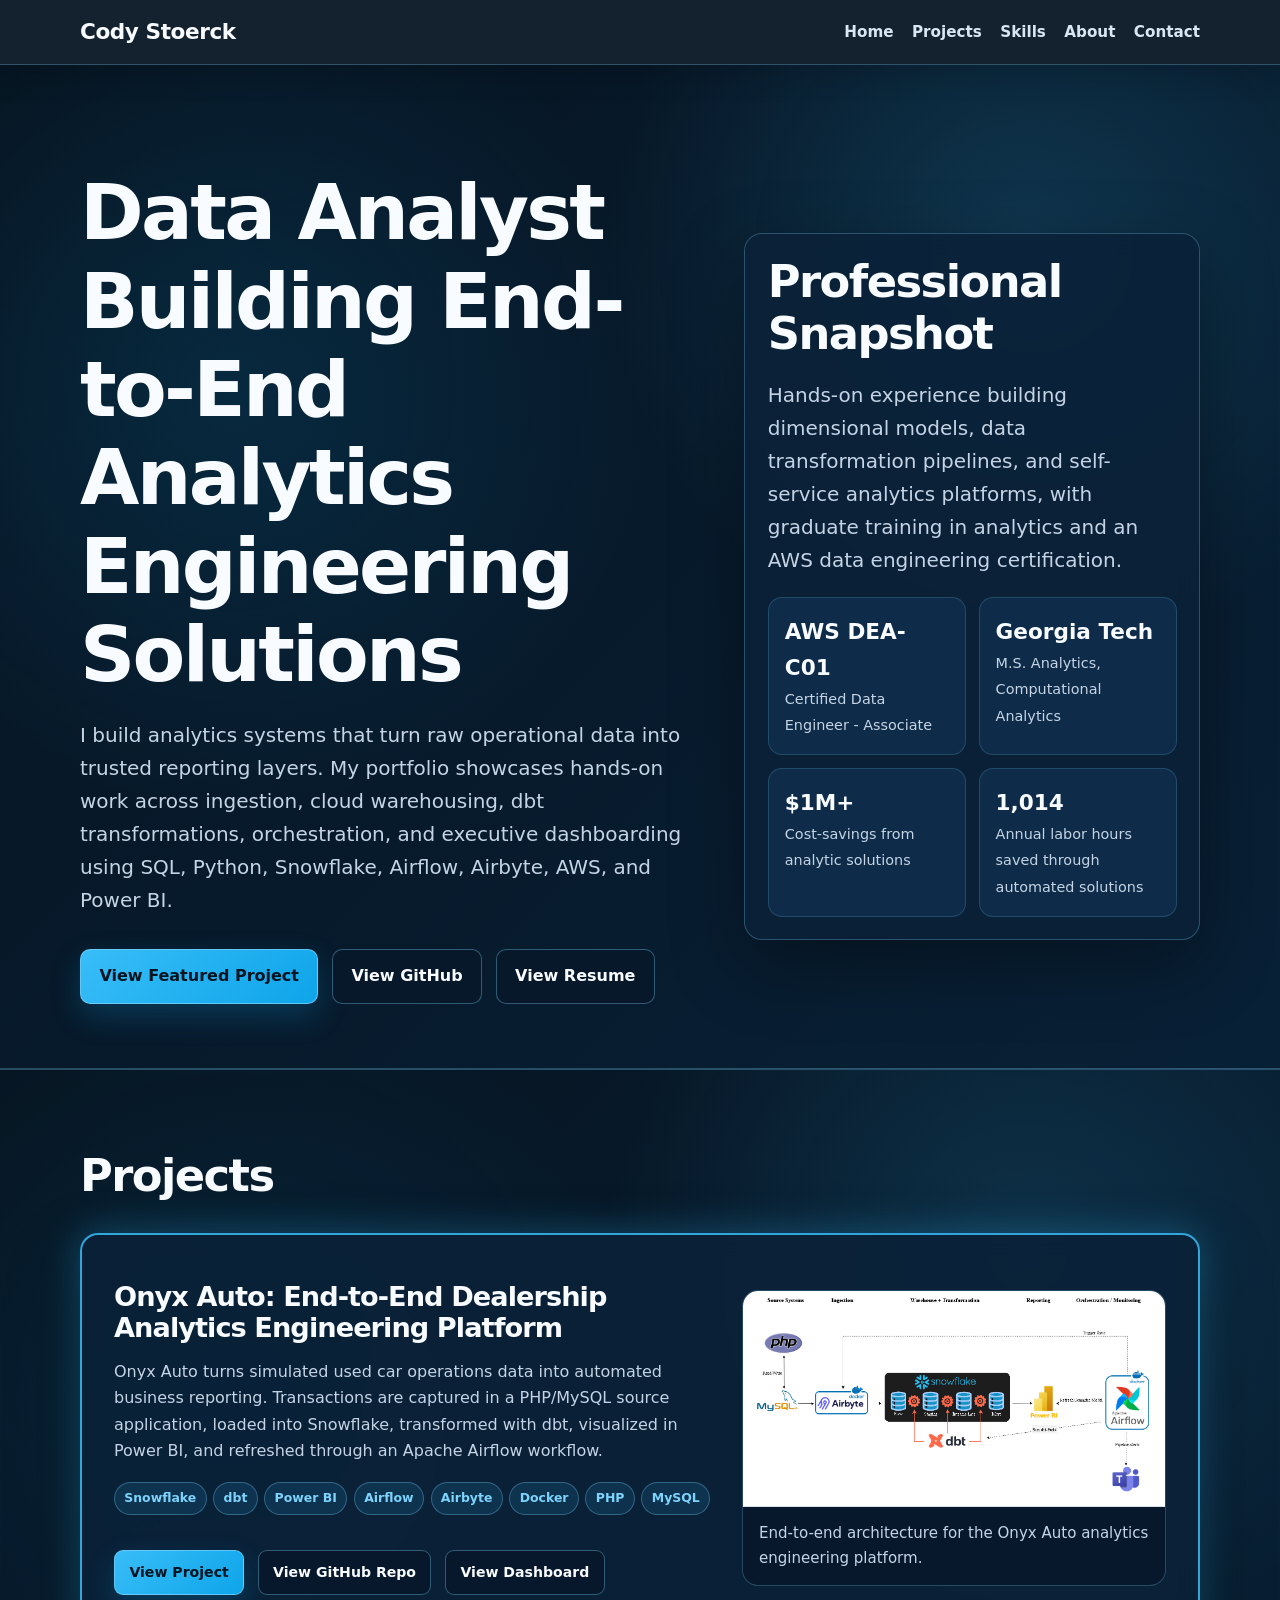
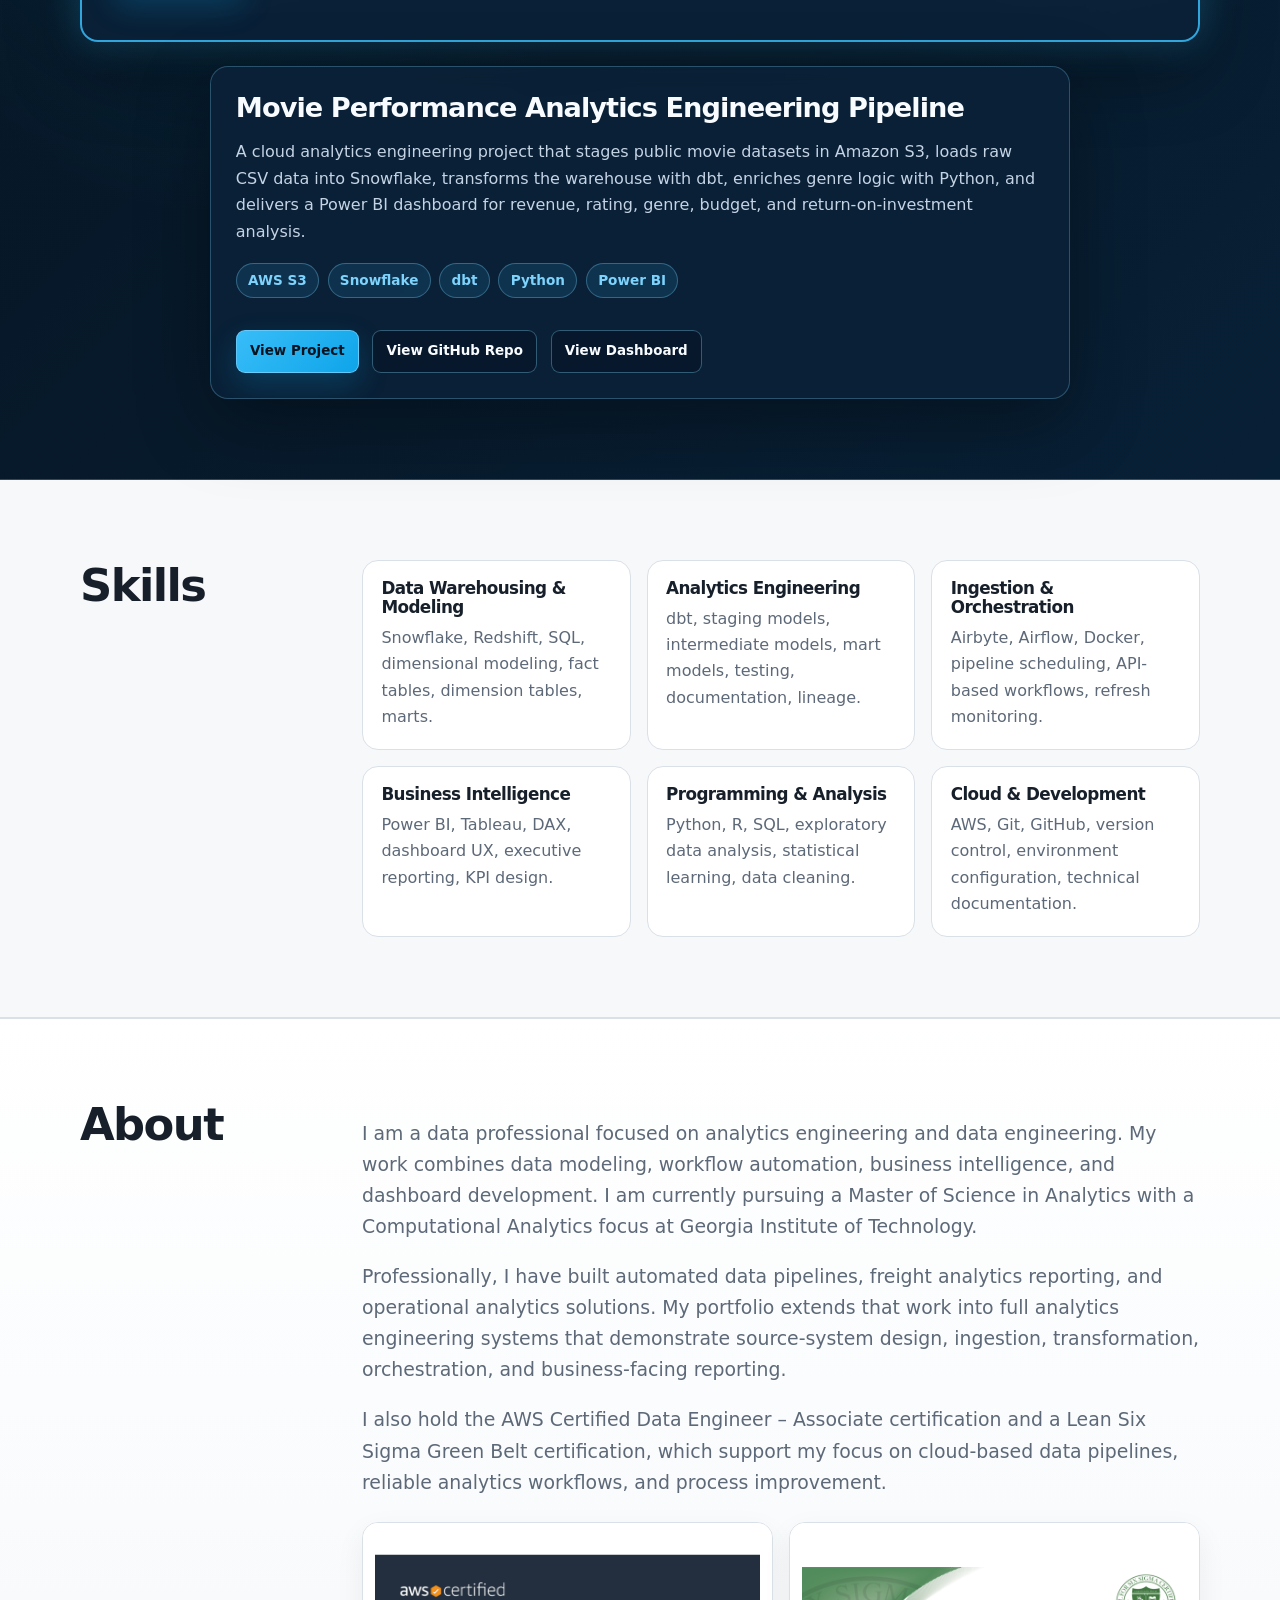
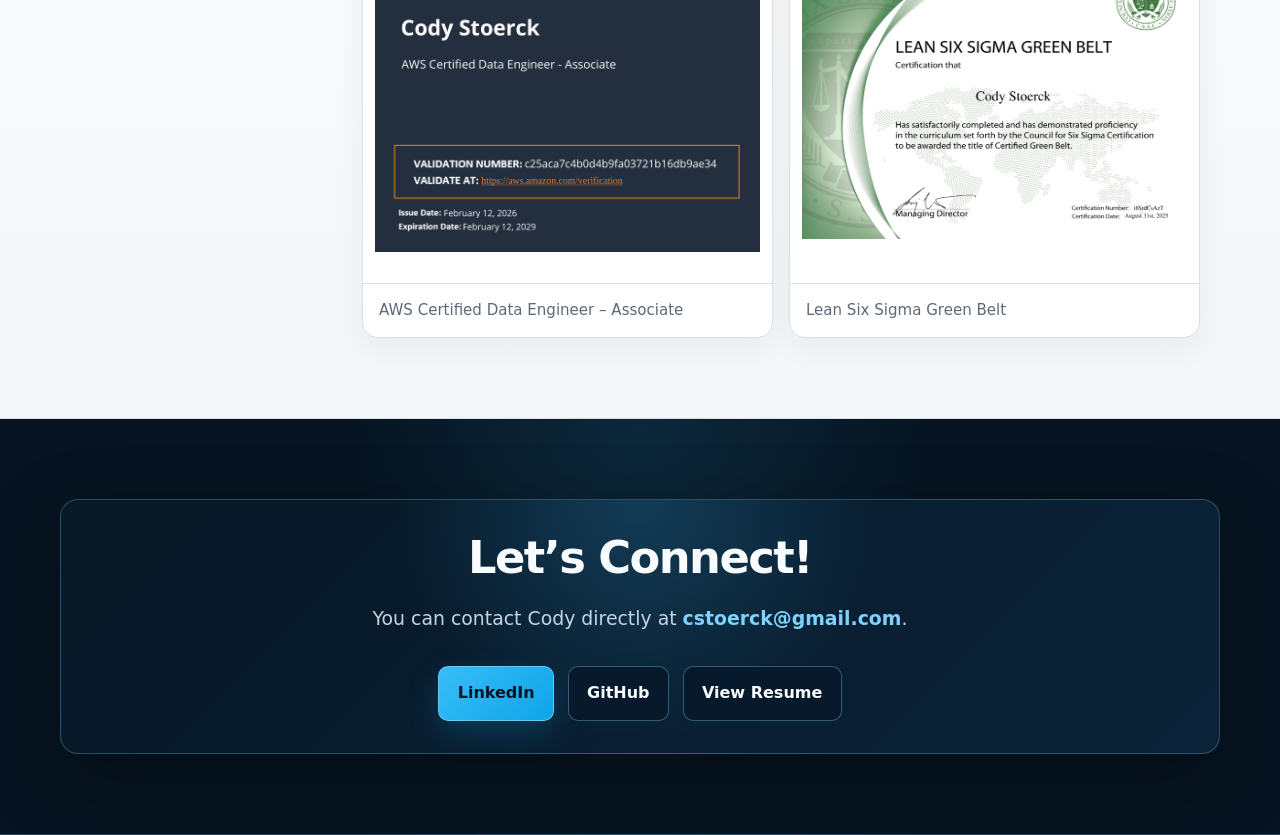
==== index.html @ a8b66fd9 "Add files via upload" ====
<!doctype html>
<html lang="en">
<head>
  <meta charset="utf-8">
  <meta name="viewport" content="width=device-width, initial-scale=1">
  <title>Cody Stoerck | Data Portfolio</title>
  <meta name="description" content="Cody Stoerck's data portfolio featuring end-to-end analytics platforms, dbt transformations, orchestration, and Power BI dashboards.">
  <link rel="stylesheet" href="styles.css">
</head>
<body>
  <a class="skip-link" href="#main">Skip to main content</a>
  <header class="site-header"><nav class="nav" aria-label="Primary navigation"><a class="brand" href="index.html">Cody Stoerck</a><div class="nav-links"><a href="index.html">Home</a><a href="index.html#projects">Projects</a><a href="index.html#skills">Skills</a><a href="index.html#about">About</a><a href="index.html#contact">Contact</a></div></nav></header>
  <main id="main">
    <section class="hero"><div class="container hero-grid"><div>
      <h1>Data Analyst Building End-to-End Analytics Engineering Solutions</h1>
      <p class="lede">I build analytics systems that turn raw operational data into trusted reporting layers. My portfolio showcases hands-on work across ingestion, cloud warehousing, dbt transformations, orchestration, and executive dashboarding using SQL, Python, Snowflake, Airflow, Airbyte, AWS, and Power BI.</p>
      <div class="button-row"><a class="btn btn-primary" href="onyx-auto.html">View Featured Project</a><a class="btn btn-secondary" href="https://github.com/CStoerck" target="_blank" rel="noopener">View GitHub</a><a class="btn btn-secondary" href="assets/Cody-Stoerck_Resume.pdf" target="_blank" rel="noopener">View Resume</a></div>
    </div><aside class="hero-card" aria-label="Professional snapshot">
      <h2>Professional Snapshot</h2>
      <p class="lede">Hands-on experience building dimensional models, data transformation pipelines, and self-service analytics platforms, with graduate training in analytics and an AWS data engineering certification.</p>
      <div class="stat-grid"><div class="stat"><strong>AWS DEA-C01</strong><span>Certified Data Engineer - Associate</span></div><div class="stat"><strong>Georgia Tech</strong><span>M.S. Analytics, Computational Analytics</span></div><div class="stat"><strong class="positive-stat">$1M+</strong><span>Cost-savings from analytic solutions</span></div><div class="stat"><strong class="positive-stat">1,014</strong><span>Annual labor hours saved through automated solutions</span></div></div>
    </aside></div></section>

    <section class="section section-band" id="projects"><div class="container"><div class="section-header"><h2>Projects</h2></div>
      <article class="feature-card featured-project-card"><div class="feature-content"><div>
        <h3><a class="project-title-link" href="onyx-auto.html">Onyx Auto: End-to-End Dealership Analytics Engineering Platform</a></h3>
        <p>Onyx Auto turns simulated used car operations data into automated business reporting. Transactions are captured in a PHP/MySQL source application, loaded into Snowflake, transformed with dbt, visualized in Power BI, and refreshed through an Apache Airflow workflow.</p>
        <div class="badges"><span class="badge">Snowflake</span><span class="badge">dbt</span><span class="badge">Power BI</span><span class="badge">Airflow</span><span class="badge">Airbyte</span><span class="badge">Docker</span><span class="badge">PHP</span><span class="badge">MySQL</span></div>
        <div class="button-row"><a class="btn btn-primary btn-project" href="onyx-auto.html">View Project</a><a class="btn btn-secondary btn-project" href="https://github.com/CStoerck/Onyx-Auto-Dealership-Analytics-Platform.git" target="_blank" rel="noopener">View GitHub Repo</a><a class="btn btn-secondary btn-project" href="https://app.powerbi.com/view?r=eyJrIjoiZTUyOThhMmQtZDA0ZS00MDg3LTkwOWEtMTJiMTBiZGIwYmNkIiwidCI6ImMxYTRiYTFiLTk5MDMtNDYxMC04YzU1LWQwYzQwOTJkNjU5OCJ9" target="_blank" rel="noopener">View Dashboard</a></div>
      </div><figure class="figure"><img src="assets/architecture_diagram.png" alt="Onyx Auto architecture diagram showing PHP and MySQL source systems, Airbyte ingestion, Snowflake and dbt transformation layers, Power BI reporting, Airflow orchestration, Docker, and Microsoft Teams alerts."><figcaption>End-to-end architecture for the Onyx Auto analytics engineering platform.</figcaption></figure></div></article>

      <article class="feature-card supporting-feature standard-project-card"><div class="feature-content"><div>
        <h3><a class="project-title-link" href="netflix-analytics.html">Movie Performance Analytics Engineering Pipeline</a></h3>
        <p>A cloud analytics engineering project that stages public movie datasets in Amazon S3, loads raw CSV data into Snowflake, transforms the warehouse with dbt, enriches genre logic with Python, and delivers a Power BI dashboard for revenue, rating, genre, budget, and return-on-investment analysis.</p>
        <div class="badges"><span class="badge">AWS S3</span><span class="badge">Snowflake</span><span class="badge">dbt</span><span class="badge">Python</span><span class="badge">Power BI</span></div>
        <div class="button-row"><a class="btn btn-primary btn-project" href="netflix-analytics.html">View Project</a><a class="btn btn-secondary btn-project" href="https://github.com/CStoerck/netflix-data-engineering-pipeline.git" target="_blank" rel="noopener">View GitHub Repo</a><a class="btn btn-secondary btn-project" href="https://app.powerbi.com/view?r=eyJrIjoiZjYwZDdlMGYtZjY5OS00OWNiLWE3ZjUtZTVjNzM4Y2E4NjY0IiwidCI6ImMxYTRiYTFiLTk5MDMtNDYxMC04YzU1LWQwYzQwOTJkNjU5OCJ9" target="_blank" rel="noopener">View Dashboard</a></div>
      </div></div></article>
    </div></section>

    <section class="section section-plain" id="skills"><div class="container split"><div class="section-header"><h2>Skills</h2></div><div class="skill-grid"><div class="skill-card"><h3>Data Warehousing & Modeling</h3><p>Snowflake, Redshift, SQL, dimensional modeling, fact tables, dimension tables, marts.</p></div><div class="skill-card"><h3>Analytics Engineering</h3><p>dbt, staging models, intermediate models, mart models, testing, documentation, lineage.</p></div><div class="skill-card"><h3>Ingestion & Orchestration</h3><p>Airbyte, Airflow, Docker, pipeline scheduling, API-based workflows, refresh monitoring.</p></div><div class="skill-card"><h3>Business Intelligence</h3><p>Power BI, Tableau, DAX, dashboard UX, executive reporting, KPI design.</p></div><div class="skill-card"><h3>Programming & Analysis</h3><p>Python, R, SQL, exploratory data analysis, statistical learning, data cleaning.</p></div><div class="skill-card"><h3>Cloud & Development</h3><p>AWS, Git, GitHub, version control, environment configuration, technical documentation.</p></div></div></div></section>

    <section class="section section-band" id="about"><div class="container split"><div class="section-header"><h2>About</h2></div><div class="about-content"><p class="lede">I am a data professional focused on analytics engineering and data engineering. My work combines data modeling, workflow automation, business intelligence, and dashboard development. I am currently pursuing a Master of Science in Analytics with a Computational Analytics focus at Georgia Institute of Technology.</p><p class="lede">Professionally, I have built automated data pipelines, freight analytics reporting, and operational analytics solutions. My portfolio extends that work into full analytics engineering systems that demonstrate source-system design, ingestion, transformation, orchestration, and business-facing reporting.</p><p class="lede">I also hold the AWS Certified Data Engineer – Associate certification and a Lean Six Sigma Green Belt certification, which support my focus on cloud-based data pipelines, reliable analytics workflows, and process improvement.</p><div class="cert-grid" aria-label="Professional certifications"><figure class="figure cert-figure"><img src="assets/aws-certified-data-engineer-associate-certificate.png" alt="AWS Certified Data Engineer Associate certificate for Cody Stoerck."><figcaption>AWS Certified Data Engineer – Associate</figcaption></figure><figure class="figure cert-figure"><img src="assets/lean-six-sigma-green-belt-certificate.png" alt="Lean Six Sigma Green Belt certificate for Cody Stoerck."><figcaption>Lean Six Sigma Green Belt</figcaption></figure></div></div></section>

    <section class="section section-plain" id="contact"><div class="container callout contact-callout"><h2>Let’s Connect!</h2><p class="lede contact-lede">You can contact Cody directly at <a href="mailto:cstoerck@gmail.com">cstoerck@gmail.com</a>.</p><div class="button-row"><a class="btn btn-primary" href="https://www.linkedin.com/in/CodyStoerck/" target="_blank" rel="noopener">LinkedIn</a><a class="btn btn-secondary" href="https://github.com/CStoerck" target="_blank" rel="noopener">GitHub</a><a class="btn btn-secondary" href="assets/Cody-Stoerck_Resume.pdf" target="_blank" rel="noopener">View Resume</a></div></div></section>
  </main>

  <script>
    document.querySelectorAll('.figure img').forEach((img) => {
      img.setAttribute('tabindex', '0');
      img.addEventListener('click', () => openImageModal(img));
      img.addEventListener('keydown', (event) => {
        if (event.key === 'Enter' || event.key === ' ') {
          event.preventDefault();
          openImageModal(img);
        }
      });
    });
    function openImageModal(img) {
      const modal = document.createElement('div');
      modal.className = 'image-modal';
      modal.innerHTML = `<button class="image-modal-close" aria-label="Close enlarged image">&times;</button><img src="${img.src}" alt="${img.alt}">`;
      modal.addEventListener('click', (event) => {
        if (event.target === modal || event.target.classList.contains('image-modal-close')) modal.remove();
      });
      document.addEventListener('keydown', function closeOnEscape(event) {
        if (event.key === 'Escape') { modal.remove(); document.removeEventListener('keydown', closeOnEscape); }
      });
      document.body.appendChild(modal);
    }
  </script>
</body>
</html>
---- styles.css ----
:root {
  --bg: #f7f8fa;
  --surface: #ffffff;
  --surface-soft: #eef2f6;
  --text: #17202a;
  --muted: #5d6978;
  --border: #d9e0e8;
  --accent: #0f5b78;
  --accent-dark: #0b4055;
  --accent-soft: #e3f2f7;
--success: #15803d;
  --shadow: 0 18px 45px rgba(23, 32, 42, 0.08);
  --radius: 18px;
  --max-width: 1160px;
}
* { box-sizing: border-box; }
html { scroll-behavior: smooth; }
body {
  margin: 0;
  font-family: Inter, ui-sans-serif, system-ui, -apple-system, BlinkMacSystemFont, "Segoe UI", sans-serif;
  color: var(--text);
  background: var(--bg);
  line-height: 1.65;
}
img { max-width: 100%; display: block; }
a { color: var(--accent); text-decoration: none; }
a:hover { text-decoration: underline; }
.skip-link { position:absolute; left:-999px; top:auto; width:1px; height:1px; overflow:hidden; }
.skip-link:focus { left: 1rem; top: 1rem; width:auto; height:auto; padding:.75rem 1rem; background:#fff; z-index:1000; border:1px solid var(--border); border-radius:10px; }
.site-header {
  position: sticky;
  top: 0;
  z-index: 100;
  background: rgba(247, 248, 250, 0.94);
  backdrop-filter: blur(12px);
  border-bottom: 1px solid var(--border);
}
.nav {
  max-width: var(--max-width);
  margin: 0 auto;
  padding: 0.9rem 1.25rem;
  display: flex;
  align-items: center;
  justify-content: space-between;
  gap: 1rem;
}
.brand { font-weight: 800; color: var(--text); letter-spacing: -0.02em; font-size: 1.35rem; }
.nav-links { display:flex; align-items:center; gap: 1.15rem; flex-wrap: wrap; }
.nav-links a { color: var(--muted); font-weight: 700; font-size: .95rem; }
.nav-links a:hover { color: var(--accent); text-decoration: none; }
.container { max-width: var(--max-width); margin: 0 auto; padding: 0 1.25rem; }
.section { padding: 5rem 0; }
.section-tight { padding: 1.25rem 0 0; }
.hero {
  padding: 6.5rem 0 4rem;
  background: linear-gradient(135deg, #ffffff 0%, #f1f6f9 60%, #e7f3f7 100%);
  border-bottom: 1px solid var(--border);
}
.hero-grid { display:grid; grid-template-columns: 1.15fr .85fr; gap: 3rem; align-items:center; }
.eyebrow { color: var(--accent); font-weight: 800; text-transform: uppercase; letter-spacing: .08em; font-size:.82rem; }
h1, h2, h3 { line-height: 1.15; letter-spacing: -0.035em; margin: 0 0 1rem; }
h1 { font-size: clamp(2.55rem, 6vw, 5.2rem); }
h2 { font-size: clamp(2rem, 3.5vw, 3.2rem); }
h3 { font-size: 1.35rem; }
.lede { font-size: 1.18rem; color: var(--muted); max-width: 760px; }
.hero .lede { font-size: 1.25rem; }
.button-row { display:flex; flex-wrap:wrap; gap: .85rem; margin-top: 2rem; }
.btn {
  display:inline-flex; align-items:center; justify-content:center;
  border-radius: 10px; padding: .82rem 1.15rem;
  font-weight: 800; border: 1px solid var(--border);
  text-decoration:none; transition: transform .15s ease, box-shadow .15s ease, background .15s ease;
}
.btn:hover { transform: translateY(-1px); text-decoration:none; box-shadow: var(--shadow); }
.btn-primary { background: var(--accent); color: #fff; border-color: var(--accent); }
.btn-primary:hover { background: var(--accent-dark); color:#fff; }
.btn-secondary { background: #fff; color: var(--text); }
.btn-ghost { color: var(--accent); background: var(--accent-soft); border-color: #c8e4ed; }
.hero-card, .card, .feature-card, .callout {
  background: var(--surface);
  border: 1px solid var(--border);
  border-radius: var(--radius);
  box-shadow: var(--shadow);
}
.hero-card { padding: 1.4rem; }
.stat-grid { display:grid; grid-template-columns: repeat(2, 1fr); gap: .8rem; margin-top: 1rem; }
.stat { background: var(--surface-soft); border-radius: 14px; padding: 1rem; }
.stat strong { display:block; font-size: 1.35rem; }
.stat span { color: var(--muted); font-size: .9rem; }
.positive-stat { color: var(--success); }
.section-header { max-width: 830px; margin-bottom: 2rem; }
.feature-card { overflow:hidden; }
.feature-content { padding: 2rem; display:grid; grid-template-columns: 1fr 1fr; gap: 2rem; align-items:center; }
.badges { display:flex; flex-wrap:wrap; gap: .55rem; margin: 1.1rem 0; }
.badge { background: var(--accent-soft); color: var(--accent-dark); border: 1px solid #c8e4ed; border-radius: 999px; padding: .35rem .7rem; font-weight: 750; font-size: .85rem; }
.card-grid { display:grid; grid-template-columns: repeat(3, 1fr); gap: 1rem; }
.card { padding: 1.4rem; }
.card p { color: var(--muted); }
.project-meta { color: var(--accent); font-weight: 800; font-size:.88rem; text-transform: uppercase; letter-spacing:.06em; }
.split { display:grid; grid-template-columns: 250px minmax(0, 1fr); gap: 2rem; align-items:start; }
.skill-grid { display:grid; grid-template-columns: repeat(3, 1fr); gap: 1rem; }
.skill-card { background:#fff; border:1px solid var(--border); border-radius:16px; padding:1.15rem; }
.skill-card h3 { font-size: 1.05rem; margin-bottom:.45rem; }
.skill-card p { margin:0; color:var(--muted); }
.callout { padding: 2rem; background: linear-gradient(135deg, #ffffff, #eaf5f8); }
.footer { padding: 2rem 0; color: var(--muted); border-top:1px solid var(--border); }
.case-hero { padding: 4.5rem 0 2.5rem; background:#fff; border-bottom:1px solid var(--border); }
.breadcrumb { font-weight: 800; color: var(--muted); margin-bottom: 1.25rem; display:inline-block; }
.case-layout { display:grid; grid-template-columns: 250px 1fr; gap: 2rem; align-items:start; }
.toc { position: sticky; top: 5.5rem; background:#fff; border:1px solid var(--border); border-radius:16px; padding:1rem; }
.toc a { display:block; padding:.35rem 0; color:var(--muted); font-weight:650; font-size:.94rem; }
.toc a:hover { color:var(--accent); text-decoration:none; }
.case-section { background:#fff; border:1px solid var(--border); border-radius: var(--radius); padding: 2rem; margin-bottom: 1.25rem; }
.case-section p, .case-section li { color: var(--muted); }
.case-section ul { padding-left: 1.3rem; }
.figure { margin: 1.4rem 0; border:1px solid var(--border); border-radius:16px; overflow:hidden; background:#fff; }
.figure img { width:100%; cursor: zoom-in; }
.figure figcaption { padding:.9rem 1rem; color:var(--muted); font-size:.94rem; border-top:1px solid var(--border); }
.two-col { display:grid; grid-template-columns: 1fr 1fr; gap:1rem; }
.kpi-list { display:grid; grid-template-columns: repeat(2, 1fr); gap: .8rem; }
.kpi-list div { background: var(--surface-soft); border-radius:14px; padding:1rem; }
.process-strip { display:flex; flex-wrap:wrap; gap:.55rem; margin:1.1rem 0; }
.process-strip span { background: var(--accent-soft); color: var(--accent-dark); border: 1px solid #c8e4ed; border-radius: 999px; padding: .35rem .7rem; font-weight: 750; font-size: .85rem; }
.code-like { font-family: ui-monospace, SFMono-Regular, Menlo, Consolas, monospace; background:#101820; color:#e9f3f6; border-radius:8px; padding:.12rem .35rem; }
.notice { background:#fff8e6; border:1px solid #f0d28c; border-radius:14px; padding:1rem; color:#655025; }
.section-band { background: linear-gradient(180deg, #ffffff 0%, #f3f7fa 100%); border-top: 1px solid var(--border); border-bottom: 1px solid var(--border); }
.section-plain { background: var(--bg); border-bottom: 1px solid var(--border); }
#projects, #skills, #about, #contact { scroll-margin-top: 5.75rem; }
.btn-project { padding: .62rem .9rem; font-size: .88rem; border-radius: 9px; }
.project-title-link { color: var(--text); text-decoration: none; }
.project-title-link:hover { color: var(--accent); text-decoration: none; }
#skills .skill-grid { width: 100%; justify-self: stretch; }
#about .lede { max-width: none; }
.cert-grid { display: grid; grid-template-columns: repeat(2, minmax(0, 1fr)); gap: 1rem; margin-top: 1.5rem; }
.cert-figure { margin: 0; box-shadow: 0 10px 30px rgba(23, 32, 42, 0.06); }
.cert-figure img { height: 360px; object-fit: contain; background: #fff; padding: .75rem; }
#contact .callout { text-align: center; }
#contact .button-row { justify-content: center; }
.image-modal {
  position: fixed; inset: 0; z-index: 1000; background: rgba(15, 23, 42, 0.82);
  display: flex; align-items: center; justify-content: center; padding: 2rem;
}
.image-modal img { max-width: min(96vw, 1400px); max-height: 90vh; border-radius: 12px; box-shadow: 0 24px 70px rgba(0, 0, 0, 0.35); cursor: zoom-out; background:#fff; }
.image-modal-close { position: fixed; top: 1rem; right: 1rem; width: 44px; height: 44px; border: 1px solid rgba(255, 255, 255, 0.35); border-radius: 10px; background: rgba(255, 255, 255, 0.95); color: var(--text); font-size: 2rem; line-height: 1; cursor: pointer; }
@media (max-width: 900px) {
  .hero-grid, .feature-content, .split, .case-layout, .two-col { grid-template-columns: 1fr; }
  .card-grid, .skill-grid, .cert-grid { grid-template-columns: 1fr; }
  .toc { position: static; }
  .nav { align-items:flex-start; flex-direction:column; }
  .cert-figure img { height: 320px; }
}
@media (max-width: 560px) {
  .section { padding: 3rem 0; }
  .hero { padding: 4rem 0 3rem; }
  .kpi-list, .stat-grid { grid-template-columns: 1fr; }
  h1 { font-size: clamp(2.25rem, 12vw, 3.6rem); }
}

.supporting-feature { box-shadow: 0 10px 30px rgba(23, 32, 42, 0.06); }
.supporting-feature .feature-content { grid-template-columns: 1.1fr .9fr; padding: 1.65rem; }
.supporting-feature h3 { font-size: 1.7rem; }
.about-content { max-width: 980px; }
.email-fallback { color: var(--muted); margin-top: .8rem; font-size: .98rem; }
@media (max-width: 900px) { .supporting-feature .feature-content { grid-template-columns: 1fr; } }


/* Portfolio update: featured project emphasis, standard project card, contact layout, and embedded dashboards */
.featured-project-card {
  border: 2px solid var(--accent);
  box-shadow: 0 28px 70px rgba(15, 91, 120, 0.20);
}
.featured-project-card .badges {
  flex-wrap: nowrap;
  gap: .42rem;
  overflow-x: auto;
  padding-bottom: .2rem;
}
.featured-project-card .badge {
  white-space: nowrap;
  font-size: .78rem;
  padding: .32rem .58rem;
}
.standard-project-card {
  max-width: 860px;
  margin: 1.5rem auto 0;
}
.standard-project-card .feature-content {
  grid-template-columns: 1fr;
  padding: 1.55rem;
}
.standard-project-card .btn-project {
  padding: .58rem .82rem;
  font-size: .84rem;
}
.contact-callout .contact-lede {
  margin-left: auto;
  margin-right: auto;
}
.dashboard-embed {
  position: relative;
  width: 100%;
  margin: 1.4rem 0;
  padding-top: 62.25%;
  border: 1px solid var(--border);
  border-radius: 16px;
  overflow: hidden;
  background: #fff;
  box-shadow: 0 10px 30px rgba(23, 32, 42, 0.06);
}
.dashboard-embed iframe {
  position: absolute;
  inset: 0;
  width: 100%;
  height: 100%;
}
@media (max-width: 900px) {
  .featured-project-card .badges { flex-wrap: wrap; }
}

/* =========================================================
   Targeted Landing/Header/Contact Refresh + TOC Emphasis
   Scope: header/nav, homepage hero, project-page hero, contact,
   TOC cards, and Onyx Auto featured-card glow only.
   Homepage project section colors remain original/light.
   ========================================================= */
:root {
  --landing-bg: #061421;
  --landing-bg-2: #082036;
  --landing-surface: #0b2238;
  --landing-surface-soft: #102f4d;
  --landing-text: #f8fbff;
  --landing-muted: #c5d4e5;
  --landing-border: rgba(125, 211, 252, 0.28);
  --landing-accent: #38bdf8;
  --landing-accent-hover: #7dd3fc;
  --landing-green: #22c55e;
  --landing-shadow: 0 24px 70px rgba(0, 0, 0, 0.34);
}

/* Header / navigation tabs */
.site-header {
  background: rgba(6, 20, 33, 0.94);
  border-bottom: 1px solid var(--landing-border);
  box-shadow: 0 10px 30px rgba(0, 0, 0, 0.16);
}
.brand { color: var(--landing-text); }
.brand:hover { color: var(--landing-accent); text-decoration: none; }
.nav-links a { color: #d8e6f5; }
.nav-links a:hover { color: var(--landing-accent); }

/* Homepage landing / hero section only */
.hero {
  background:
    radial-gradient(circle at 80% 18%, rgba(56, 189, 248, 0.17), transparent 32%),
    radial-gradient(circle at 18% 32%, rgba(14, 165, 233, 0.13), transparent 34%),
    linear-gradient(135deg, var(--landing-bg) 0%, var(--landing-bg-2) 100%);
  border-bottom: 1px solid var(--landing-border);
}
.hero h1, .hero h2, .hero h3 { color: var(--landing-text); }
.hero .lede { color: var(--landing-muted); }
.hero-card {
  background: rgba(11, 34, 56, 0.88);
  border-color: var(--landing-border);
  box-shadow: var(--landing-shadow);
  backdrop-filter: blur(10px);
}
.hero-card .stat {
  background: rgba(16, 47, 77, 0.86);
  border: 1px solid rgba(125, 211, 252, 0.18);
}
.hero-card .stat strong { color: var(--landing-text); }
.hero-card .stat span { color: var(--landing-muted); }
.hero-card .positive-stat { color: var(--landing-green); }

/* Dark-section buttons only: hero, project-page hero, contact */
.hero .btn-primary,
.case-hero .btn-primary,
#contact .btn-primary {
  background: linear-gradient(135deg, var(--landing-accent), #0ea5e9);
  color: #03131f;
  border-color: rgba(125, 211, 252, 0.72);
  box-shadow: 0 12px 30px rgba(14, 165, 233, 0.22);
}
.hero .btn-primary:hover,
.case-hero .btn-primary:hover,
#contact .btn-primary:hover {
  background: linear-gradient(135deg, var(--landing-accent-hover), var(--landing-accent));
  color: #03131f;
}
.hero .btn-secondary,
.case-hero .btn-secondary,
#contact .btn-secondary {
  background: rgba(8, 25, 42, 0.84);
  color: var(--landing-text);
  border-color: rgba(125, 211, 252, 0.36);
}
.hero .btn-secondary:hover,
.case-hero .btn-secondary:hover,
#contact .btn-secondary:hover {
  background: rgba(16, 47, 77, 0.95);
  color: var(--landing-accent);
}

/* Homepage projects section: revert to original colors, keep only Onyx Auto glow */
#projects.section-band {
  background: linear-gradient(180deg, #ffffff 0%, #f3f7fa 100%);
  border-top: 1px solid var(--border);
  border-bottom: 1px solid var(--border);
}
#projects .section-header h2,
#projects .feature-card h3,
#projects .project-title-link { color: var(--text); }
#projects .project-title-link:hover { color: var(--accent); }
#projects .feature-card { background: var(--surface); border-color: var(--border); }
#projects .feature-card p { color: var(--muted); }
#projects .badge {
  background: var(--accent-soft);
  color: var(--accent-dark);
  border-color: #c8e4ed;
}
#projects .btn-primary { background: var(--accent); color: #fff; border-color: var(--accent); box-shadow: none; }
#projects .btn-primary:hover { background: var(--accent-dark); color: #fff; }
#projects .btn-secondary { background: #fff; color: var(--text); border-color: var(--border); }
#projects .btn-secondary:hover { color: var(--text); }
.featured-project-card {
  border: 2px solid var(--accent);
  box-shadow: 0 28px 70px rgba(15, 91, 120, 0.22), 0 0 32px rgba(56, 189, 248, 0.20);
}
.featured-project-card h3 { font-size: 1.7rem; }

/* Project detail page landing/hero only */
.case-hero {
  background:
    radial-gradient(circle at 84% 20%, rgba(56, 189, 248, 0.15), transparent 31%),
    linear-gradient(135deg, var(--landing-bg) 0%, var(--landing-bg-2) 100%);
  border-bottom: 1px solid var(--landing-border);
}
.case-hero h1, .case-hero h2, .case-hero h3 { color: var(--landing-text); }
.case-hero .lede { color: var(--landing-muted); }
.case-hero .breadcrumb { color: #d8e6f5; }
.case-hero .breadcrumb:hover { color: var(--landing-accent); text-decoration: none; }

/* Project table of contents: stronger but still aligned with the original light scheme */
.toc {
  background: linear-gradient(180deg, #ffffff 0%, #f7fbfd 100%);
  border: 1.5px solid #b8d8e5;
  border-left: 5px solid var(--accent);
  box-shadow: 0 14px 34px rgba(15, 91, 120, 0.13);
}
.toc strong {
  color: var(--text);
  display: block;
  margin-bottom: .45rem;
}
.toc a {
  color: #43566b;
  border-radius: 9px;
  padding: .42rem .55rem;
  margin: .08rem 0;
}
.toc a:hover {
  background: var(--accent-soft);
  color: var(--accent-dark);
  text-decoration: none;
}

/* Homepage contact section only */
#contact.section-plain {
  background:
    radial-gradient(circle at 50% 0%, rgba(56, 189, 248, 0.12), transparent 38%),
    var(--landing-bg);
  border-bottom: 1px solid var(--landing-border);
}
#contact .callout {
  background:
    radial-gradient(circle at 50% 0%, rgba(56, 189, 248, 0.20), transparent 38%),
    linear-gradient(135deg, #071826 0%, #0b2238 100%);
  border-color: var(--landing-border);
  box-shadow: var(--landing-shadow);
}
#contact .callout h2 { color: var(--landing-text); }
#contact .contact-lede { color: var(--landing-muted); }
#contact .contact-lede a { color: var(--landing-accent-hover); font-weight: 800; }



/* =========================================================
Portfolio project update overrides
========================================================= */
#projects.section-band {
  background:
    radial-gradient(circle at 80% 18%, rgba(56, 189, 248, 0.14), transparent 32%),
    radial-gradient(circle at 18% 32%, rgba(14, 165, 233, 0.10), transparent 34%),
    linear-gradient(135deg, var(--landing-bg) 0%, var(--landing-bg-2) 100%);
  border-top: 1px solid var(--landing-border);
  border-bottom: 1px solid var(--landing-border);
}
#projects .section-header h2,
#projects .feature-card h3,
#projects .project-title-link {
  color: var(--landing-text);
}
#projects .project-title-link:hover {
  color: var(--landing-accent);
}
#projects .feature-card {
  background: rgba(11, 34, 56, 0.88);
  border-color: var(--landing-border);
  box-shadow: var(--landing-shadow);
  backdrop-filter: blur(10px);
}
#projects .feature-card p,
#projects .figure figcaption {
  color: var(--landing-muted);
}
#projects .figure {
  background: rgba(8, 25, 42, 0.84);
  border-color: rgba(125, 211, 252, 0.26);
}
#projects .badge {
  background: rgba(56, 189, 248, 0.12);
  color: var(--landing-accent-hover);
  border-color: rgba(125, 211, 252, 0.32);
}
#projects .btn-primary {
  background: linear-gradient(135deg, var(--landing-accent), #0ea5e9);
  color: #03131f;
  border-color: rgba(125, 211, 252, 0.72);
  box-shadow: 0 12px 30px rgba(14, 165, 233, 0.22);
}
#projects .btn-primary:hover {
  background: linear-gradient(135deg, var(--landing-accent-hover), var(--landing-accent));
  color: #03131f;
}
#projects .btn-secondary {
  background: rgba(8, 25, 42, 0.84);
  color: var(--landing-text);
  border-color: rgba(125, 211, 252, 0.36);
}
#projects .btn-secondary:hover {
  background: rgba(16, 47, 77, 0.95);
  color: var(--landing-accent);
}
#projects .featured-project-card {
  border: 2px solid rgba(56, 189, 248, 0.86);
  box-shadow: 0 28px 70px rgba(0, 0, 0, 0.34), 0 0 38px rgba(56, 189, 248, 0.34);
}
.case-card-title {
  color: var(--text);
  font-size: 1.7rem;
  line-height: 1.15;
  letter-spacing: -0.035em;
  margin: 0 0 1rem;
}
.case-section ul + .kpi-list,
.case-section p + ul,
.case-section ul + .figure,
.case-section ul + .dashboard-embed {
  margin-top: 1.1rem;
}
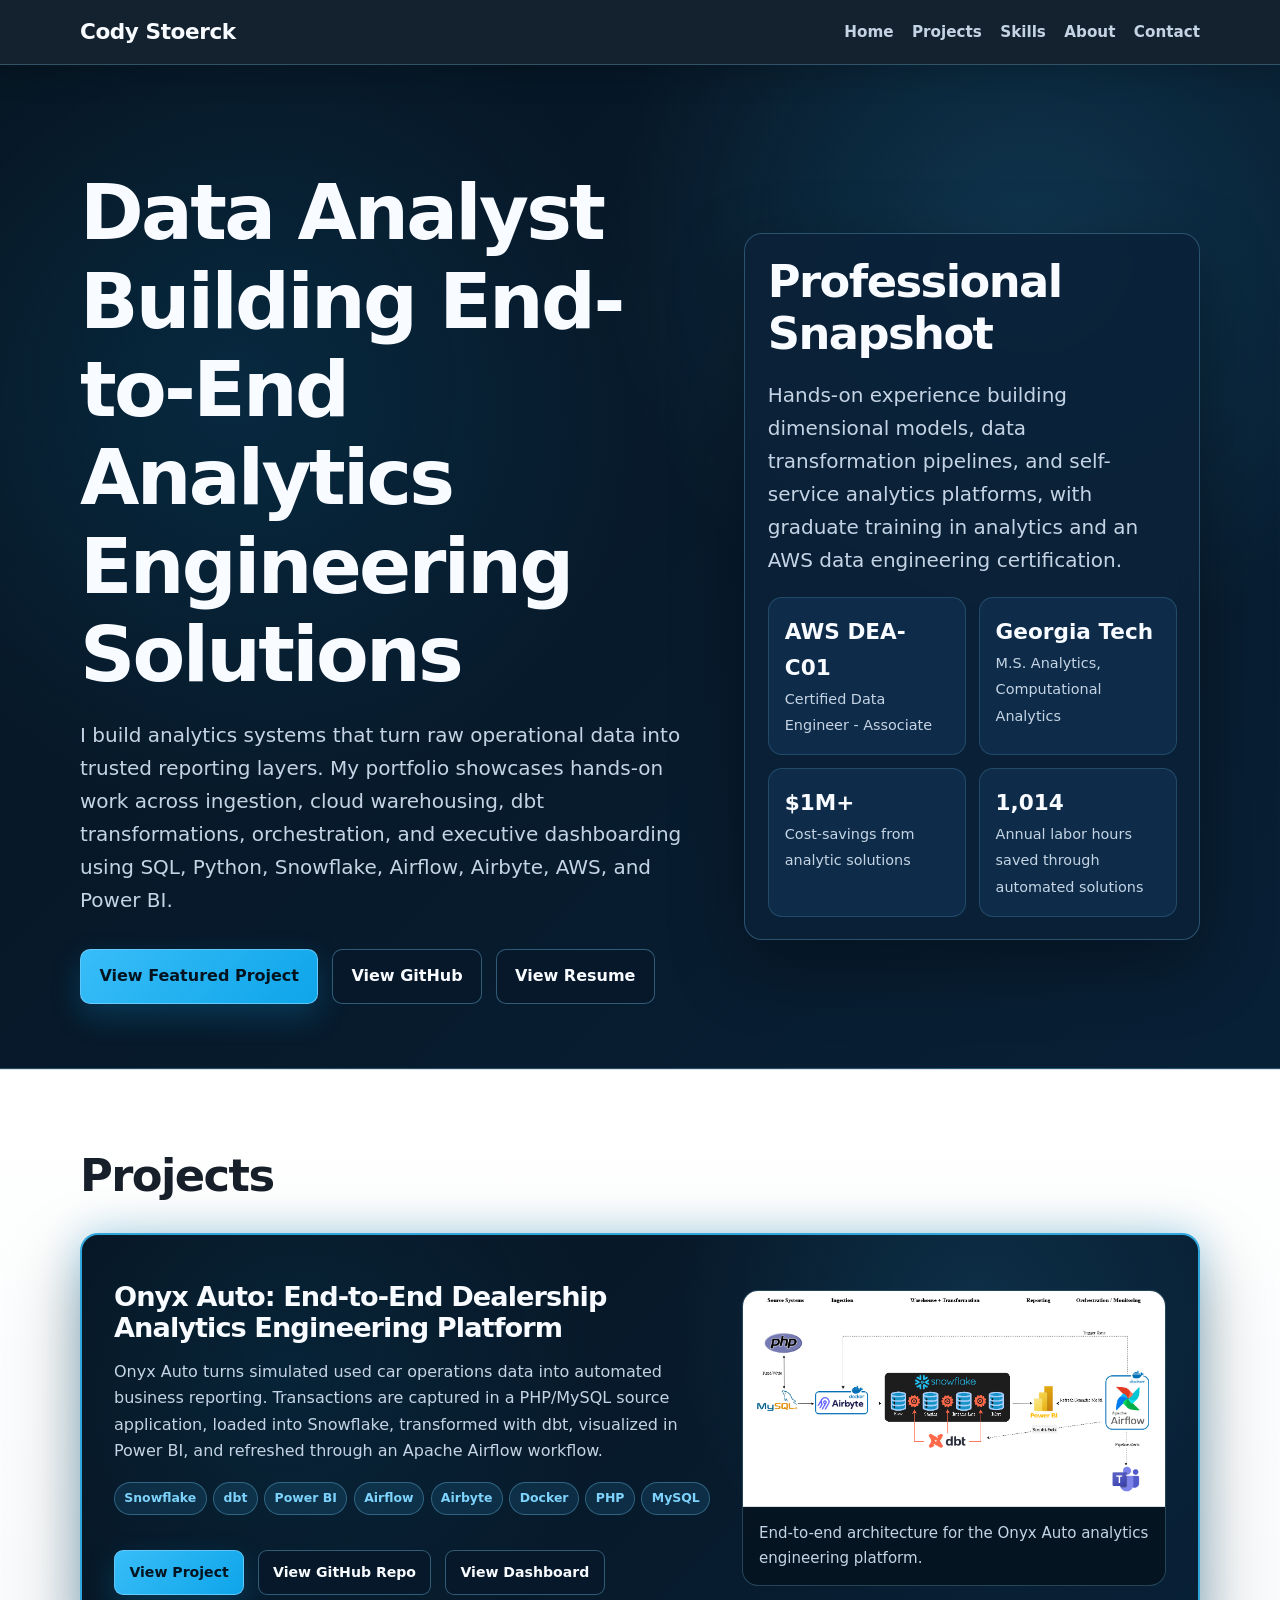
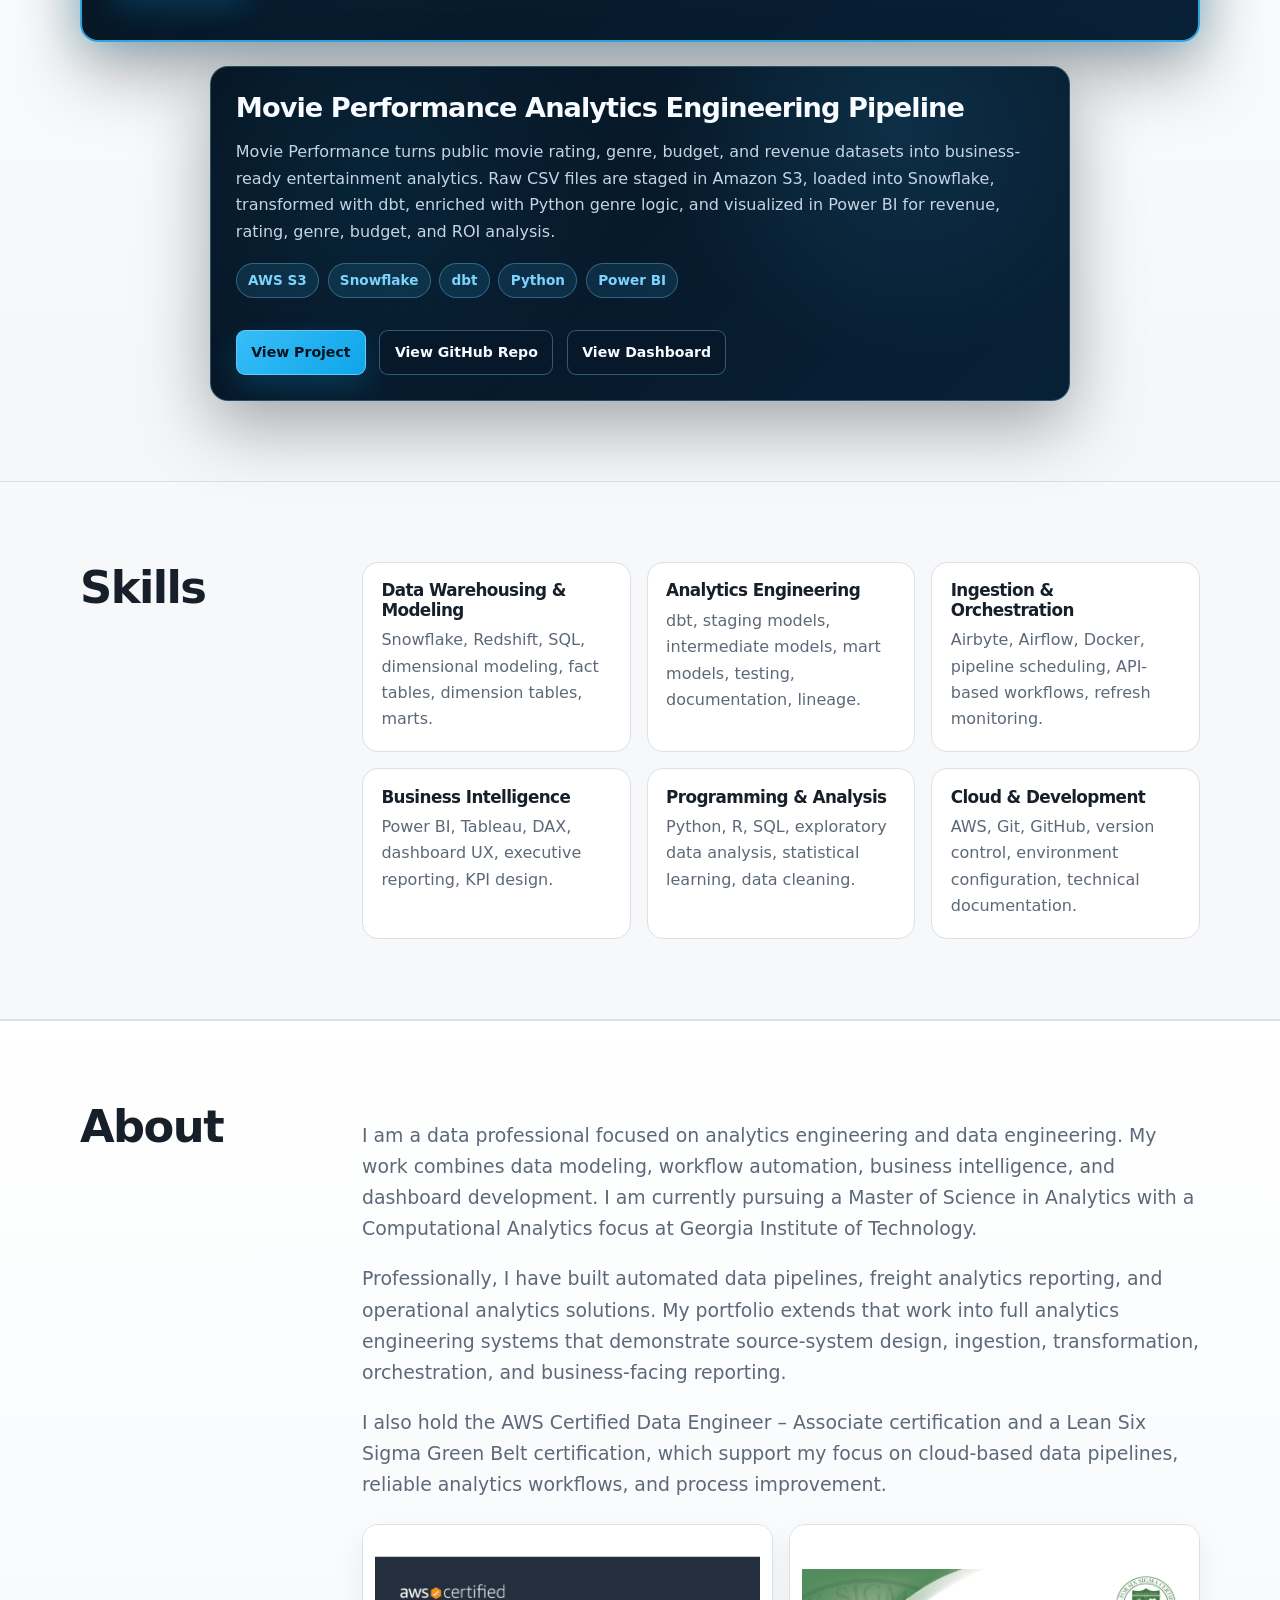
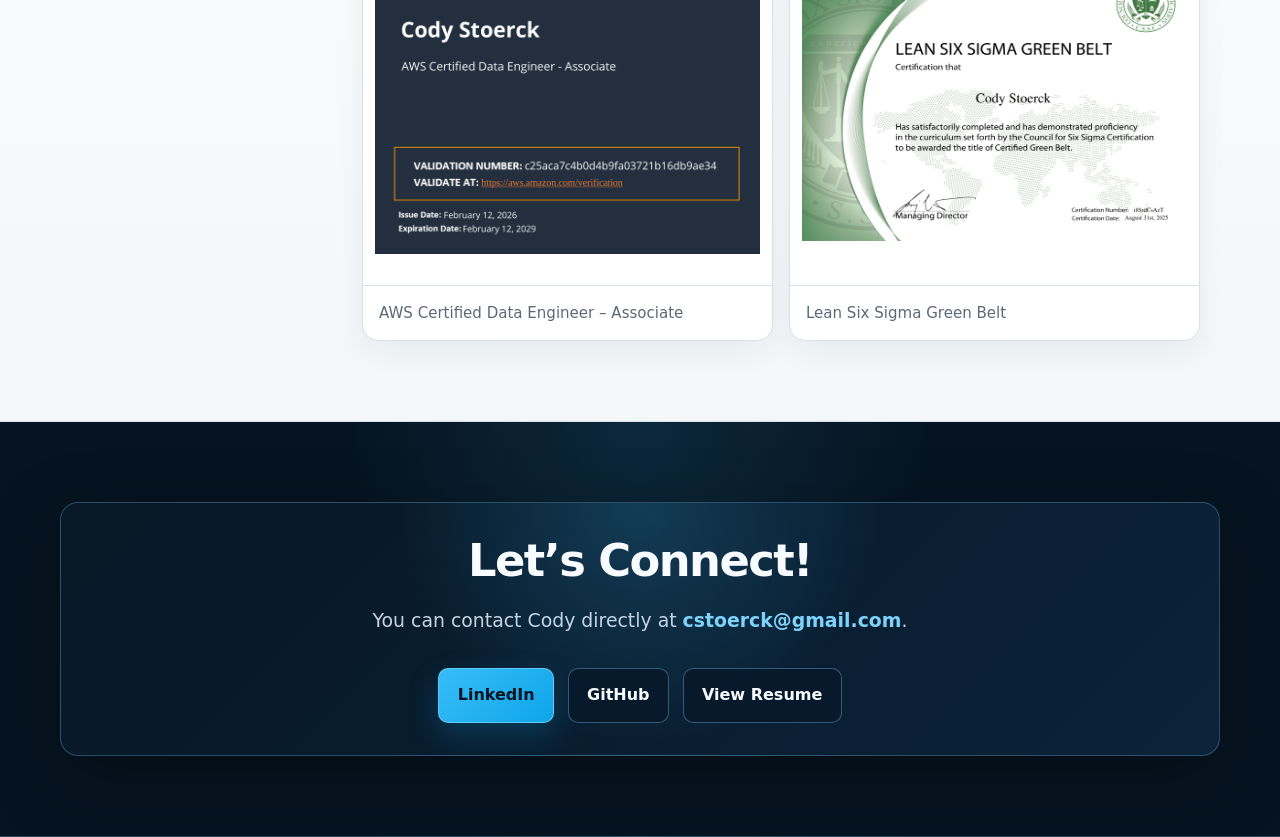
==== commit e4d2c12f: "Add files via upload" ====
--- a/index.html
+++ b/index.html
@@ -31,7 +31,7 @@
 
       <article class="feature-card supporting-feature standard-project-card"><div class="feature-content"><div>
         <h3><a class="project-title-link" href="netflix-analytics.html">Movie Performance Analytics Engineering Pipeline</a></h3>
-        <p>A cloud analytics engineering project that stages public movie datasets in Amazon S3, loads raw CSV data into Snowflake, transforms the warehouse with dbt, enriches genre logic with Python, and delivers a Power BI dashboard for revenue, rating, genre, budget, and return-on-investment analysis.</p>
+        <p>Movie Performance turns public movie rating, genre, budget, and revenue datasets into business-ready entertainment analytics. Raw CSV files are staged in Amazon S3, loaded into Snowflake, transformed with dbt, enriched with Python genre logic, and visualized in Power BI for revenue, rating, genre, budget, and ROI analysis.</p>
         <div class="badges"><span class="badge">AWS S3</span><span class="badge">Snowflake</span><span class="badge">dbt</span><span class="badge">Python</span><span class="badge">Power BI</span></div>
         <div class="button-row"><a class="btn btn-primary btn-project" href="netflix-analytics.html">View Project</a><a class="btn btn-secondary btn-project" href="https://github.com/CStoerck/netflix-data-engineering-pipeline.git" target="_blank" rel="noopener">View GitHub Repo</a><a class="btn btn-secondary btn-project" href="https://app.powerbi.com/view?r=eyJrIjoiZjYwZDdlMGYtZjY5OS00OWNiLWE3ZjUtZTVjNzM4Y2E4NjY0IiwidCI6ImMxYTRiYTFiLTk5MDMtNDYxMC04YzU1LWQwYzQwOTJkNjU5OCJ9" target="_blank" rel="noopener">View Dashboard</a></div>
       </div></div></article>
--- a/styles.css
+++ b/styles.css
@@ -8,11 +8,24 @@
   --accent: #0f5b78;
   --accent-dark: #0b4055;
   --accent-soft: #e3f2f7;
---success: #15803d;
+  --success: #15803d;
   --shadow: 0 18px 45px rgba(23, 32, 42, 0.08);
   --radius: 18px;
   --max-width: 1160px;
-}
+
+  --landing-bg: #061421;
+  --landing-bg-2: #082036;
+  --landing-surface: #0b2238;
+  --landing-surface-soft: #102f4d;
+  --landing-text: #f8fbff;
+  --landing-muted: #c5d4e5;
+  --landing-border: rgba(125, 211, 252, 0.28);
+  --landing-accent: #38bdf8;
+  --landing-accent-hover: #7dd3fc;
+  --landing-green: #22c55e;
+  --landing-shadow: 0 24px 70px rgba(0, 0, 0, 0.34);
+}
+
 * { box-sizing: border-box; }
 html { scroll-behavior: smooth; }
 body {
@@ -25,15 +38,35 @@
 img { max-width: 100%; display: block; }
 a { color: var(--accent); text-decoration: none; }
 a:hover { text-decoration: underline; }
-.skip-link { position:absolute; left:-999px; top:auto; width:1px; height:1px; overflow:hidden; }
-.skip-link:focus { left: 1rem; top: 1rem; width:auto; height:auto; padding:.75rem 1rem; background:#fff; z-index:1000; border:1px solid var(--border); border-radius:10px; }
+
+.skip-link {
+  position: absolute;
+  left: -999px;
+  top: auto;
+  width: 1px;
+  height: 1px;
+  overflow: hidden;
+}
+.skip-link:focus {
+  left: 1rem;
+  top: 1rem;
+  width: auto;
+  height: auto;
+  padding: .75rem 1rem;
+  background: #fff;
+  z-index: 1000;
+  border: 1px solid var(--border);
+  border-radius: 10px;
+}
+
 .site-header {
   position: sticky;
   top: 0;
   z-index: 100;
-  background: rgba(247, 248, 250, 0.94);
+  background: rgba(6, 20, 33, 0.94);
   backdrop-filter: blur(12px);
-  border-bottom: 1px solid var(--border);
+  border-bottom: 1px solid var(--landing-border);
+  box-shadow: 0 10px 30px rgba(0, 0, 0, 0.16);
 }
 .nav {
   max-width: var(--max-width);
@@ -44,85 +77,168 @@
   justify-content: space-between;
   gap: 1rem;
 }
-.brand { font-weight: 800; color: var(--text); letter-spacing: -0.02em; font-size: 1.35rem; }
-.nav-links { display:flex; align-items:center; gap: 1.15rem; flex-wrap: wrap; }
-.nav-links a { color: var(--muted); font-weight: 700; font-size: .95rem; }
-.nav-links a:hover { color: var(--accent); text-decoration: none; }
+.brand {
+  font-weight: 800;
+  color: var(--landing-text);
+  letter-spacing: -0.02em;
+  font-size: 1.35rem;
+}
+.brand:hover { color: var(--landing-accent); text-decoration: none; }
+.nav-links { display: flex; align-items: center; gap: 1.15rem; flex-wrap: wrap; }
+.nav-links a { color: var(--landing-muted); font-weight: 700; font-size: .95rem; }
+.nav-links a:hover { color: var(--landing-accent); text-decoration: none; }
+
 .container { max-width: var(--max-width); margin: 0 auto; padding: 0 1.25rem; }
 .section { padding: 5rem 0; }
 .section-tight { padding: 1.25rem 0 0; }
+
 .hero {
   padding: 6.5rem 0 4rem;
-  background: linear-gradient(135deg, #ffffff 0%, #f1f6f9 60%, #e7f3f7 100%);
-  border-bottom: 1px solid var(--border);
-}
-.hero-grid { display:grid; grid-template-columns: 1.15fr .85fr; gap: 3rem; align-items:center; }
-.eyebrow { color: var(--accent); font-weight: 800; text-transform: uppercase; letter-spacing: .08em; font-size:.82rem; }
+  background:
+    radial-gradient(circle at 80% 18%, rgba(56, 189, 248, 0.17), transparent 32%),
+    radial-gradient(circle at 18% 32%, rgba(14, 165, 233, 0.13), transparent 34%),
+    linear-gradient(135deg, var(--landing-bg) 0%, var(--landing-bg-2) 100%);
+  border-bottom: 1px solid var(--landing-border);
+}
+.hero-grid { display: grid; grid-template-columns: 1.15fr .85fr; gap: 3rem; align-items: center; }
+
+.eyebrow { color: var(--accent); font-weight: 800; text-transform: uppercase; letter-spacing: .08em; font-size: .82rem; }
 h1, h2, h3 { line-height: 1.15; letter-spacing: -0.035em; margin: 0 0 1rem; }
 h1 { font-size: clamp(2.55rem, 6vw, 5.2rem); }
 h2 { font-size: clamp(2rem, 3.5vw, 3.2rem); }
 h3 { font-size: 1.35rem; }
 .lede { font-size: 1.18rem; color: var(--muted); max-width: 760px; }
-.hero .lede { font-size: 1.25rem; }
-.button-row { display:flex; flex-wrap:wrap; gap: .85rem; margin-top: 2rem; }
+.hero h1, .hero h2, .hero h3 { color: var(--landing-text); }
+.hero .lede { color: var(--landing-muted); font-size: 1.25rem; }
+
+.button-row { display: flex; flex-wrap: wrap; gap: .85rem; margin-top: 2rem; }
 .btn {
-  display:inline-flex; align-items:center; justify-content:center;
-  border-radius: 10px; padding: .82rem 1.15rem;
-  font-weight: 800; border: 1px solid var(--border);
-  text-decoration:none; transition: transform .15s ease, box-shadow .15s ease, background .15s ease;
-}
-.btn:hover { transform: translateY(-1px); text-decoration:none; box-shadow: var(--shadow); }
+  display: inline-flex;
+  align-items: center;
+  justify-content: center;
+  border-radius: 10px;
+  padding: .82rem 1.15rem;
+  font-weight: 800;
+  border: 1px solid var(--border);
+  text-decoration: none;
+  transition: transform .15s ease, box-shadow .15s ease, background .15s ease;
+}
+.btn:hover { transform: translateY(-1px); text-decoration: none; box-shadow: var(--shadow); }
 .btn-primary { background: var(--accent); color: #fff; border-color: var(--accent); }
-.btn-primary:hover { background: var(--accent-dark); color:#fff; }
+.btn-primary:hover { background: var(--accent-dark); color: #fff; }
 .btn-secondary { background: #fff; color: var(--text); }
 .btn-ghost { color: var(--accent); background: var(--accent-soft); border-color: #c8e4ed; }
+
+.hero .btn-primary,
+.case-hero .btn-primary,
+#contact .btn-primary {
+  background: linear-gradient(135deg, var(--landing-accent), #0ea5e9);
+  color: #03131f;
+  border-color: rgba(125, 211, 252, 0.72);
+  box-shadow: 0 12px 30px rgba(14, 165, 233, 0.22);
+}
+.hero .btn-primary:hover,
+.case-hero .btn-primary:hover,
+#contact .btn-primary:hover {
+  background: linear-gradient(135deg, var(--landing-accent-hover), var(--landing-accent));
+  color: #03131f;
+}
+.hero .btn-secondary,
+.case-hero .btn-secondary,
+#contact .btn-secondary {
+  background: rgba(8, 25, 42, 0.84);
+  color: var(--landing-text);
+  border-color: rgba(125, 211, 252, 0.36);
+}
+.hero .btn-secondary:hover,
+.case-hero .btn-secondary:hover,
+#contact .btn-secondary:hover {
+  background: rgba(16, 47, 77, 0.95);
+  color: var(--landing-accent);
+}
+
 .hero-card, .card, .feature-card, .callout {
   background: var(--surface);
   border: 1px solid var(--border);
   border-radius: var(--radius);
   box-shadow: var(--shadow);
 }
-.hero-card { padding: 1.4rem; }
-.stat-grid { display:grid; grid-template-columns: repeat(2, 1fr); gap: .8rem; margin-top: 1rem; }
+.hero-card {
+  padding: 1.4rem;
+  background: rgba(11, 34, 56, 0.88);
+  border-color: var(--landing-border);
+  box-shadow: var(--landing-shadow);
+  backdrop-filter: blur(10px);
+}
+.hero-card .lede { color: var(--landing-muted); }
+.stat-grid { display: grid; grid-template-columns: repeat(2, 1fr); gap: .8rem; margin-top: 1rem; }
 .stat { background: var(--surface-soft); border-radius: 14px; padding: 1rem; }
-.stat strong { display:block; font-size: 1.35rem; }
+.hero-card .stat { background: rgba(16, 47, 77, 0.86); border: 1px solid rgba(125, 211, 252, 0.18); }
+.stat strong { display: block; font-size: 1.35rem; }
 .stat span { color: var(--muted); font-size: .9rem; }
+.hero-card .stat strong { color: var(--landing-text); }
+.hero-card .stat span { color: var(--landing-muted); }
 .positive-stat { color: var(--success); }
+.hero-card .positive-stat { color: var(--landing-green); }
+
 .section-header { max-width: 830px; margin-bottom: 2rem; }
-.feature-card { overflow:hidden; }
-.feature-content { padding: 2rem; display:grid; grid-template-columns: 1fr 1fr; gap: 2rem; align-items:center; }
-.badges { display:flex; flex-wrap:wrap; gap: .55rem; margin: 1.1rem 0; }
+.feature-card { overflow: hidden; }
+.feature-content { padding: 2rem; display: grid; grid-template-columns: 1fr 1fr; gap: 2rem; align-items: center; }
+.badges { display: flex; flex-wrap: wrap; gap: .55rem; margin: 1.1rem 0; }
 .badge { background: var(--accent-soft); color: var(--accent-dark); border: 1px solid #c8e4ed; border-radius: 999px; padding: .35rem .7rem; font-weight: 750; font-size: .85rem; }
-.card-grid { display:grid; grid-template-columns: repeat(3, 1fr); gap: 1rem; }
+.card-grid { display: grid; grid-template-columns: repeat(3, 1fr); gap: 1rem; }
 .card { padding: 1.4rem; }
 .card p { color: var(--muted); }
-.project-meta { color: var(--accent); font-weight: 800; font-size:.88rem; text-transform: uppercase; letter-spacing:.06em; }
-.split { display:grid; grid-template-columns: 250px minmax(0, 1fr); gap: 2rem; align-items:start; }
-.skill-grid { display:grid; grid-template-columns: repeat(3, 1fr); gap: 1rem; }
-.skill-card { background:#fff; border:1px solid var(--border); border-radius:16px; padding:1.15rem; }
-.skill-card h3 { font-size: 1.05rem; margin-bottom:.45rem; }
-.skill-card p { margin:0; color:var(--muted); }
+.project-meta { color: var(--accent); font-weight: 800; font-size: .88rem; text-transform: uppercase; letter-spacing: .06em; }
+
+.split { display: grid; grid-template-columns: 250px minmax(0, 1fr); gap: 2rem; align-items: start; }
+.skill-grid { display: grid; grid-template-columns: repeat(3, 1fr); gap: 1rem; }
+.skill-card { background: #fff; border: 1px solid var(--border); border-radius: 16px; padding: 1.15rem; }
+.skill-card h3 { font-size: 1.05rem; margin-bottom: .45rem; }
+.skill-card p { margin: 0; color: var(--muted); }
 .callout { padding: 2rem; background: linear-gradient(135deg, #ffffff, #eaf5f8); }
-.footer { padding: 2rem 0; color: var(--muted); border-top:1px solid var(--border); }
-.case-hero { padding: 4.5rem 0 2.5rem; background:#fff; border-bottom:1px solid var(--border); }
-.breadcrumb { font-weight: 800; color: var(--muted); margin-bottom: 1.25rem; display:inline-block; }
-.case-layout { display:grid; grid-template-columns: 250px 1fr; gap: 2rem; align-items:start; }
-.toc { position: sticky; top: 5.5rem; background:#fff; border:1px solid var(--border); border-radius:16px; padding:1rem; }
-.toc a { display:block; padding:.35rem 0; color:var(--muted); font-weight:650; font-size:.94rem; }
-.toc a:hover { color:var(--accent); text-decoration:none; }
-.case-section { background:#fff; border:1px solid var(--border); border-radius: var(--radius); padding: 2rem; margin-bottom: 1.25rem; }
+.footer { padding: 2rem 0; color: var(--muted); border-top: 1px solid var(--border); }
+
+.case-hero {
+  padding: 4.5rem 0 2.5rem;
+  background:
+    radial-gradient(circle at 84% 20%, rgba(56, 189, 248, 0.15), transparent 31%),
+    linear-gradient(135deg, var(--landing-bg) 0%, var(--landing-bg-2) 100%);
+  border-bottom: 1px solid var(--landing-border);
+}
+.case-hero h1, .case-hero h2, .case-hero h3 { color: var(--landing-text); }
+.case-hero .lede { color: var(--landing-muted); }
+.breadcrumb { font-weight: 800; color: var(--landing-muted); margin-bottom: 1.25rem; display: inline-block; }
+.breadcrumb:hover { color: var(--landing-accent); text-decoration: none; }
+.case-layout { display: grid; grid-template-columns: 250px 1fr; gap: 2rem; align-items: start; }
+.toc {
+  position: sticky;
+  top: 5.5rem;
+  background: linear-gradient(180deg, #ffffff 0%, #f7fbfd 100%);
+  border: 1.5px solid #b8d8e5;
+  border-left: 5px solid var(--accent);
+  box-shadow: 0 14px 34px rgba(15, 91, 120, 0.13);
+  border-radius: 16px;
+  padding: 1rem;
+}
+.toc strong { color: var(--text); display: block; margin-bottom: .45rem; }
+.toc a { display: block; color: #43566b; border-radius: 9px; padding: .42rem .55rem; margin: .08rem 0; font-weight: 650; font-size: .94rem; }
+.toc a:hover { background: var(--accent-soft); color: var(--accent-dark); text-decoration: none; }
+.case-section { background: #fff; border: 1px solid var(--border); border-radius: var(--radius); padding: 2rem; margin-bottom: 1.25rem; }
 .case-section p, .case-section li { color: var(--muted); }
 .case-section ul { padding-left: 1.3rem; }
-.figure { margin: 1.4rem 0; border:1px solid var(--border); border-radius:16px; overflow:hidden; background:#fff; }
-.figure img { width:100%; cursor: zoom-in; }
-.figure figcaption { padding:.9rem 1rem; color:var(--muted); font-size:.94rem; border-top:1px solid var(--border); }
-.two-col { display:grid; grid-template-columns: 1fr 1fr; gap:1rem; }
-.kpi-list { display:grid; grid-template-columns: repeat(2, 1fr); gap: .8rem; }
-.kpi-list div { background: var(--surface-soft); border-radius:14px; padding:1rem; }
-.process-strip { display:flex; flex-wrap:wrap; gap:.55rem; margin:1.1rem 0; }
+.case-card-title { color: var(--text); font-size: 1.7rem; line-height: 1.15; letter-spacing: -0.035em; margin: 0 0 1rem; }
+.figure { margin: 1.4rem 0; border: 1px solid var(--border); border-radius: 16px; overflow: hidden; background: #fff; }
+.figure img { width: 100%; cursor: zoom-in; }
+.figure figcaption { padding: .9rem 1rem; color: var(--muted); font-size: .94rem; border-top: 1px solid var(--border); }
+.two-col { display: grid; grid-template-columns: 1fr 1fr; gap: 1rem; }
+.kpi-list { display: grid; grid-template-columns: repeat(2, 1fr); gap: .8rem; }
+.kpi-list div { background: var(--surface-soft); border-radius: 14px; padding: 1rem; }
+.process-strip { display: flex; flex-wrap: wrap; gap: .55rem; margin: 1.1rem 0; }
 .process-strip span { background: var(--accent-soft); color: var(--accent-dark); border: 1px solid #c8e4ed; border-radius: 999px; padding: .35rem .7rem; font-weight: 750; font-size: .85rem; }
-.code-like { font-family: ui-monospace, SFMono-Regular, Menlo, Consolas, monospace; background:#101820; color:#e9f3f6; border-radius:8px; padding:.12rem .35rem; }
-.notice { background:#fff8e6; border:1px solid #f0d28c; border-radius:14px; padding:1rem; color:#655025; }
+.code-like { font-family: ui-monospace, SFMono-Regular, Menlo, Consolas, monospace; background: #101820; color: #e9f3f6; border-radius: 8px; padding: .12rem .35rem; }
+.notice { background: #fff8e6; border: 1px solid #f0d28c; border-radius: 14px; padding: 1rem; color: #655025; }
+
 .section-band { background: linear-gradient(180deg, #ffffff 0%, #f3f7fa 100%); border-top: 1px solid var(--border); border-bottom: 1px solid var(--border); }
 .section-plain { background: var(--bg); border-bottom: 1px solid var(--border); }
 #projects, #skills, #about, #contact { scroll-margin-top: 5.75rem; }
@@ -136,18 +252,110 @@
 .cert-figure img { height: 360px; object-fit: contain; background: #fff; padding: .75rem; }
 #contact .callout { text-align: center; }
 #contact .button-row { justify-content: center; }
-.image-modal {
-  position: fixed; inset: 0; z-index: 1000; background: rgba(15, 23, 42, 0.82);
-  display: flex; align-items: center; justify-content: center; padding: 2rem;
-}
-.image-modal img { max-width: min(96vw, 1400px); max-height: 90vh; border-radius: 12px; box-shadow: 0 24px 70px rgba(0, 0, 0, 0.35); cursor: zoom-out; background:#fff; }
+.image-modal { position: fixed; inset: 0; z-index: 1000; background: rgba(15, 23, 42, 0.82); display: flex; align-items: center; justify-content: center; padding: 2rem; }
+.image-modal img { max-width: min(96vw, 1400px); max-height: 90vh; border-radius: 12px; box-shadow: 0 24px 70px rgba(0, 0, 0, 0.35); cursor: zoom-out; background: #fff; }
 .image-modal-close { position: fixed; top: 1rem; right: 1rem; width: 44px; height: 44px; border: 1px solid rgba(255, 255, 255, 0.35); border-radius: 10px; background: rgba(255, 255, 255, 0.95); color: var(--text); font-size: 2rem; line-height: 1; cursor: pointer; }
+
+.supporting-feature { box-shadow: 0 10px 30px rgba(23, 32, 42, 0.06); }
+.supporting-feature .feature-content { grid-template-columns: 1.1fr .9fr; padding: 1.65rem; }
+.supporting-feature h3 { font-size: 1.7rem; }
+.about-content { max-width: 980px; }
+.email-fallback { color: var(--muted); margin-top: .8rem; font-size: .98rem; }
+.featured-project-card {
+  border: 2px solid var(--accent);
+  box-shadow: 0 28px 70px rgba(15, 91, 120, 0.20);
+}
+.featured-project-card .badges { flex-wrap: nowrap; gap: .42rem; overflow-x: auto; padding-bottom: .2rem; }
+.featured-project-card .badge { white-space: nowrap; font-size: .78rem; padding: .32rem .58rem; }
+.standard-project-card { max-width: 860px; margin: 1.5rem auto 0; }
+.standard-project-card .feature-content { grid-template-columns: 1fr; padding: 1.55rem; }
+.contact-callout .contact-lede { margin-left: auto; margin-right: auto; }
+.dashboard-embed { position: relative; width: 100%; margin: 1.4rem 0; padding-top: 62.25%; border: 1px solid var(--border); border-radius: 16px; overflow: hidden; background: #fff; box-shadow: 0 10px 30px rgba(23, 32, 42, 0.06); }
+.dashboard-embed iframe { position: absolute; inset: 0; width: 100%; height: 100%; }
+
+#contact.section-plain {
+  background: radial-gradient(circle at 50% 0%, rgba(56, 189, 248, 0.12), transparent 38%), var(--landing-bg);
+  border-bottom: 1px solid var(--landing-border);
+}
+#contact .callout {
+  background: radial-gradient(circle at 50% 0%, rgba(56, 189, 248, 0.20), transparent 38%), linear-gradient(135deg, #071826 0%, #0b2238 100%);
+  border-color: var(--landing-border);
+  box-shadow: var(--landing-shadow);
+}
+#contact .callout h2 { color: var(--landing-text); }
+#contact .contact-lede { color: var(--landing-muted); }
+#contact .contact-lede a { color: var(--landing-accent-hover); font-weight: 800; }
+
+/* =========================================================
+Final Projects section styling
+- Background behind cards matches About section
+- Projects header matches About header color
+- Project cards now use the same deep landing-page blue
+========================================================= */
+#projects.section-band {
+  background: linear-gradient(180deg, #ffffff 0%, #f3f7fa 100%);
+  border-top: 1px solid var(--border);
+  border-bottom: 1px solid var(--border);
+}
+#projects .section-header h2 { color: var(--text); }
+#projects .feature-card {
+  background:
+    radial-gradient(circle at 80% 18%, rgba(56, 189, 248, 0.12), transparent 32%),
+    radial-gradient(circle at 18% 32%, rgba(14, 165, 233, 0.09), transparent 34%),
+    linear-gradient(135deg, var(--landing-bg) 0%, var(--landing-bg-2) 100%);
+  border-color: var(--landing-border);
+  box-shadow: var(--landing-shadow);
+  backdrop-filter: blur(10px);
+}
+#projects .feature-card h3,
+#projects .project-title-link { color: var(--landing-text); }
+#projects .project-title-link:hover { color: var(--landing-accent); text-decoration: none; }
+#projects .feature-card p,
+#projects .figure figcaption { color: var(--landing-muted); }
+#projects .figure {
+  background: rgba(6, 20, 33, 0.96);
+  border-color: rgba(125, 211, 252, 0.26);
+}
+#projects .figure img { background: #fff; }
+#projects .badge {
+  background: rgba(56, 189, 248, 0.12);
+  color: var(--landing-accent-hover);
+  border-color: rgba(125, 211, 252, 0.32);
+}
+#projects .btn-primary {
+  background: linear-gradient(135deg, var(--landing-accent), #0ea5e9);
+  color: #03131f;
+  border-color: rgba(125, 211, 252, 0.72);
+  box-shadow: 0 12px 30px rgba(14, 165, 233, 0.22);
+}
+#projects .btn-primary:hover {
+  background: linear-gradient(135deg, var(--landing-accent-hover), var(--landing-accent));
+  color: #03131f;
+}
+#projects .btn-secondary {
+  background: rgba(8, 25, 42, 0.84);
+  color: var(--landing-text);
+  border-color: rgba(125, 211, 252, 0.36);
+}
+#projects .btn-secondary:hover {
+  background: rgba(16, 47, 77, 0.95);
+  color: var(--landing-accent);
+}
+#projects .featured-project-card {
+  border: 2px solid rgba(56, 189, 248, 0.86);
+  box-shadow: 0 28px 70px rgba(0, 0, 0, 0.34), 0 0 38px rgba(56, 189, 248, 0.34);
+}
+#projects .featured-project-card h3,
+#projects .standard-project-card h3 { font-size: 1.7rem; }
+
 @media (max-width: 900px) {
   .hero-grid, .feature-content, .split, .case-layout, .two-col { grid-template-columns: 1fr; }
   .card-grid, .skill-grid, .cert-grid { grid-template-columns: 1fr; }
   .toc { position: static; }
-  .nav { align-items:flex-start; flex-direction:column; }
+  .nav { align-items: flex-start; flex-direction: column; }
   .cert-figure img { height: 320px; }
+  .supporting-feature .feature-content { grid-template-columns: 1fr; }
+  .featured-project-card .badges { flex-wrap: wrap; }
 }
 @media (max-width: 560px) {
   .section { padding: 3rem 0; }
@@ -155,306 +363,3 @@
   .kpi-list, .stat-grid { grid-template-columns: 1fr; }
   h1 { font-size: clamp(2.25rem, 12vw, 3.6rem); }
 }
-
-.supporting-feature { box-shadow: 0 10px 30px rgba(23, 32, 42, 0.06); }
-.supporting-feature .feature-content { grid-template-columns: 1.1fr .9fr; padding: 1.65rem; }
-.supporting-feature h3 { font-size: 1.7rem; }
-.about-content { max-width: 980px; }
-.email-fallback { color: var(--muted); margin-top: .8rem; font-size: .98rem; }
-@media (max-width: 900px) { .supporting-feature .feature-content { grid-template-columns: 1fr; } }
-
-
-/* Portfolio update: featured project emphasis, standard project card, contact layout, and embedded dashboards */
-.featured-project-card {
-  border: 2px solid var(--accent);
-  box-shadow: 0 28px 70px rgba(15, 91, 120, 0.20);
-}
-.featured-project-card .badges {
-  flex-wrap: nowrap;
-  gap: .42rem;
-  overflow-x: auto;
-  padding-bottom: .2rem;
-}
-.featured-project-card .badge {
-  white-space: nowrap;
-  font-size: .78rem;
-  padding: .32rem .58rem;
-}
-.standard-project-card {
-  max-width: 860px;
-  margin: 1.5rem auto 0;
-}
-.standard-project-card .feature-content {
-  grid-template-columns: 1fr;
-  padding: 1.55rem;
-}
-.standard-project-card .btn-project {
-  padding: .58rem .82rem;
-  font-size: .84rem;
-}
-.contact-callout .contact-lede {
-  margin-left: auto;
-  margin-right: auto;
-}
-.dashboard-embed {
-  position: relative;
-  width: 100%;
-  margin: 1.4rem 0;
-  padding-top: 62.25%;
-  border: 1px solid var(--border);
-  border-radius: 16px;
-  overflow: hidden;
-  background: #fff;
-  box-shadow: 0 10px 30px rgba(23, 32, 42, 0.06);
-}
-.dashboard-embed iframe {
-  position: absolute;
-  inset: 0;
-  width: 100%;
-  height: 100%;
-}
-@media (max-width: 900px) {
-  .featured-project-card .badges { flex-wrap: wrap; }
-}
-
-/* =========================================================
-   Targeted Landing/Header/Contact Refresh + TOC Emphasis
-   Scope: header/nav, homepage hero, project-page hero, contact,
-   TOC cards, and Onyx Auto featured-card glow only.
-   Homepage project section colors remain original/light.
-   ========================================================= */
-:root {
-  --landing-bg: #061421;
-  --landing-bg-2: #082036;
-  --landing-surface: #0b2238;
-  --landing-surface-soft: #102f4d;
-  --landing-text: #f8fbff;
-  --landing-muted: #c5d4e5;
-  --landing-border: rgba(125, 211, 252, 0.28);
-  --landing-accent: #38bdf8;
-  --landing-accent-hover: #7dd3fc;
-  --landing-green: #22c55e;
-  --landing-shadow: 0 24px 70px rgba(0, 0, 0, 0.34);
-}
-
-/* Header / navigation tabs */
-.site-header {
-  background: rgba(6, 20, 33, 0.94);
-  border-bottom: 1px solid var(--landing-border);
-  box-shadow: 0 10px 30px rgba(0, 0, 0, 0.16);
-}
-.brand { color: var(--landing-text); }
-.brand:hover { color: var(--landing-accent); text-decoration: none; }
-.nav-links a { color: #d8e6f5; }
-.nav-links a:hover { color: var(--landing-accent); }
-
-/* Homepage landing / hero section only */
-.hero {
-  background:
-    radial-gradient(circle at 80% 18%, rgba(56, 189, 248, 0.17), transparent 32%),
-    radial-gradient(circle at 18% 32%, rgba(14, 165, 233, 0.13), transparent 34%),
-    linear-gradient(135deg, var(--landing-bg) 0%, var(--landing-bg-2) 100%);
-  border-bottom: 1px solid var(--landing-border);
-}
-.hero h1, .hero h2, .hero h3 { color: var(--landing-text); }
-.hero .lede { color: var(--landing-muted); }
-.hero-card {
-  background: rgba(11, 34, 56, 0.88);
-  border-color: var(--landing-border);
-  box-shadow: var(--landing-shadow);
-  backdrop-filter: blur(10px);
-}
-.hero-card .stat {
-  background: rgba(16, 47, 77, 0.86);
-  border: 1px solid rgba(125, 211, 252, 0.18);
-}
-.hero-card .stat strong { color: var(--landing-text); }
-.hero-card .stat span { color: var(--landing-muted); }
-.hero-card .positive-stat { color: var(--landing-green); }
-
-/* Dark-section buttons only: hero, project-page hero, contact */
-.hero .btn-primary,
-.case-hero .btn-primary,
-#contact .btn-primary {
-  background: linear-gradient(135deg, var(--landing-accent), #0ea5e9);
-  color: #03131f;
-  border-color: rgba(125, 211, 252, 0.72);
-  box-shadow: 0 12px 30px rgba(14, 165, 233, 0.22);
-}
-.hero .btn-primary:hover,
-.case-hero .btn-primary:hover,
-#contact .btn-primary:hover {
-  background: linear-gradient(135deg, var(--landing-accent-hover), var(--landing-accent));
-  color: #03131f;
-}
-.hero .btn-secondary,
-.case-hero .btn-secondary,
-#contact .btn-secondary {
-  background: rgba(8, 25, 42, 0.84);
-  color: var(--landing-text);
-  border-color: rgba(125, 211, 252, 0.36);
-}
-.hero .btn-secondary:hover,
-.case-hero .btn-secondary:hover,
-#contact .btn-secondary:hover {
-  background: rgba(16, 47, 77, 0.95);
-  color: var(--landing-accent);
-}
-
-/* Homepage projects section: revert to original colors, keep only Onyx Auto glow */
-#projects.section-band {
-  background: linear-gradient(180deg, #ffffff 0%, #f3f7fa 100%);
-  border-top: 1px solid var(--border);
-  border-bottom: 1px solid var(--border);
-}
-#projects .section-header h2,
-#projects .feature-card h3,
-#projects .project-title-link { color: var(--text); }
-#projects .project-title-link:hover { color: var(--accent); }
-#projects .feature-card { background: var(--surface); border-color: var(--border); }
-#projects .feature-card p { color: var(--muted); }
-#projects .badge {
-  background: var(--accent-soft);
-  color: var(--accent-dark);
-  border-color: #c8e4ed;
-}
-#projects .btn-primary { background: var(--accent); color: #fff; border-color: var(--accent); box-shadow: none; }
-#projects .btn-primary:hover { background: var(--accent-dark); color: #fff; }
-#projects .btn-secondary { background: #fff; color: var(--text); border-color: var(--border); }
-#projects .btn-secondary:hover { color: var(--text); }
-.featured-project-card {
-  border: 2px solid var(--accent);
-  box-shadow: 0 28px 70px rgba(15, 91, 120, 0.22), 0 0 32px rgba(56, 189, 248, 0.20);
-}
-.featured-project-card h3 { font-size: 1.7rem; }
-
-/* Project detail page landing/hero only */
-.case-hero {
-  background:
-    radial-gradient(circle at 84% 20%, rgba(56, 189, 248, 0.15), transparent 31%),
-    linear-gradient(135deg, var(--landing-bg) 0%, var(--landing-bg-2) 100%);
-  border-bottom: 1px solid var(--landing-border);
-}
-.case-hero h1, .case-hero h2, .case-hero h3 { color: var(--landing-text); }
-.case-hero .lede { color: var(--landing-muted); }
-.case-hero .breadcrumb { color: #d8e6f5; }
-.case-hero .breadcrumb:hover { color: var(--landing-accent); text-decoration: none; }
-
-/* Project table of contents: stronger but still aligned with the original light scheme */
-.toc {
-  background: linear-gradient(180deg, #ffffff 0%, #f7fbfd 100%);
-  border: 1.5px solid #b8d8e5;
-  border-left: 5px solid var(--accent);
-  box-shadow: 0 14px 34px rgba(15, 91, 120, 0.13);
-}
-.toc strong {
-  color: var(--text);
-  display: block;
-  margin-bottom: .45rem;
-}
-.toc a {
-  color: #43566b;
-  border-radius: 9px;
-  padding: .42rem .55rem;
-  margin: .08rem 0;
-}
-.toc a:hover {
-  background: var(--accent-soft);
-  color: var(--accent-dark);
-  text-decoration: none;
-}
-
-/* Homepage contact section only */
-#contact.section-plain {
-  background:
-    radial-gradient(circle at 50% 0%, rgba(56, 189, 248, 0.12), transparent 38%),
-    var(--landing-bg);
-  border-bottom: 1px solid var(--landing-border);
-}
-#contact .callout {
-  background:
-    radial-gradient(circle at 50% 0%, rgba(56, 189, 248, 0.20), transparent 38%),
-    linear-gradient(135deg, #071826 0%, #0b2238 100%);
-  border-color: var(--landing-border);
-  box-shadow: var(--landing-shadow);
-}
-#contact .callout h2 { color: var(--landing-text); }
-#contact .contact-lede { color: var(--landing-muted); }
-#contact .contact-lede a { color: var(--landing-accent-hover); font-weight: 800; }
-
-
-
-/* =========================================================
-Portfolio project update overrides
-========================================================= */
-#projects.section-band {
-  background:
-    radial-gradient(circle at 80% 18%, rgba(56, 189, 248, 0.14), transparent 32%),
-    radial-gradient(circle at 18% 32%, rgba(14, 165, 233, 0.10), transparent 34%),
-    linear-gradient(135deg, var(--landing-bg) 0%, var(--landing-bg-2) 100%);
-  border-top: 1px solid var(--landing-border);
-  border-bottom: 1px solid var(--landing-border);
-}
-#projects .section-header h2,
-#projects .feature-card h3,
-#projects .project-title-link {
-  color: var(--landing-text);
-}
-#projects .project-title-link:hover {
-  color: var(--landing-accent);
-}
-#projects .feature-card {
-  background: rgba(11, 34, 56, 0.88);
-  border-color: var(--landing-border);
-  box-shadow: var(--landing-shadow);
-  backdrop-filter: blur(10px);
-}
-#projects .feature-card p,
-#projects .figure figcaption {
-  color: var(--landing-muted);
-}
-#projects .figure {
-  background: rgba(8, 25, 42, 0.84);
-  border-color: rgba(125, 211, 252, 0.26);
-}
-#projects .badge {
-  background: rgba(56, 189, 248, 0.12);
-  color: var(--landing-accent-hover);
-  border-color: rgba(125, 211, 252, 0.32);
-}
-#projects .btn-primary {
-  background: linear-gradient(135deg, var(--landing-accent), #0ea5e9);
-  color: #03131f;
-  border-color: rgba(125, 211, 252, 0.72);
-  box-shadow: 0 12px 30px rgba(14, 165, 233, 0.22);
-}
-#projects .btn-primary:hover {
-  background: linear-gradient(135deg, var(--landing-accent-hover), var(--landing-accent));
-  color: #03131f;
-}
-#projects .btn-secondary {
-  background: rgba(8, 25, 42, 0.84);
-  color: var(--landing-text);
-  border-color: rgba(125, 211, 252, 0.36);
-}
-#projects .btn-secondary:hover {
-  background: rgba(16, 47, 77, 0.95);
-  color: var(--landing-accent);
-}
-#projects .featured-project-card {
-  border: 2px solid rgba(56, 189, 248, 0.86);
-  box-shadow: 0 28px 70px rgba(0, 0, 0, 0.34), 0 0 38px rgba(56, 189, 248, 0.34);
-}
-.case-card-title {
-  color: var(--text);
-  font-size: 1.7rem;
-  line-height: 1.15;
-  letter-spacing: -0.035em;
-  margin: 0 0 1rem;
-}
-.case-section ul + .kpi-list,
-.case-section p + ul,
-.case-section ul + .figure,
-.case-section ul + .dashboard-embed {
-  margin-top: 1.1rem;
-}
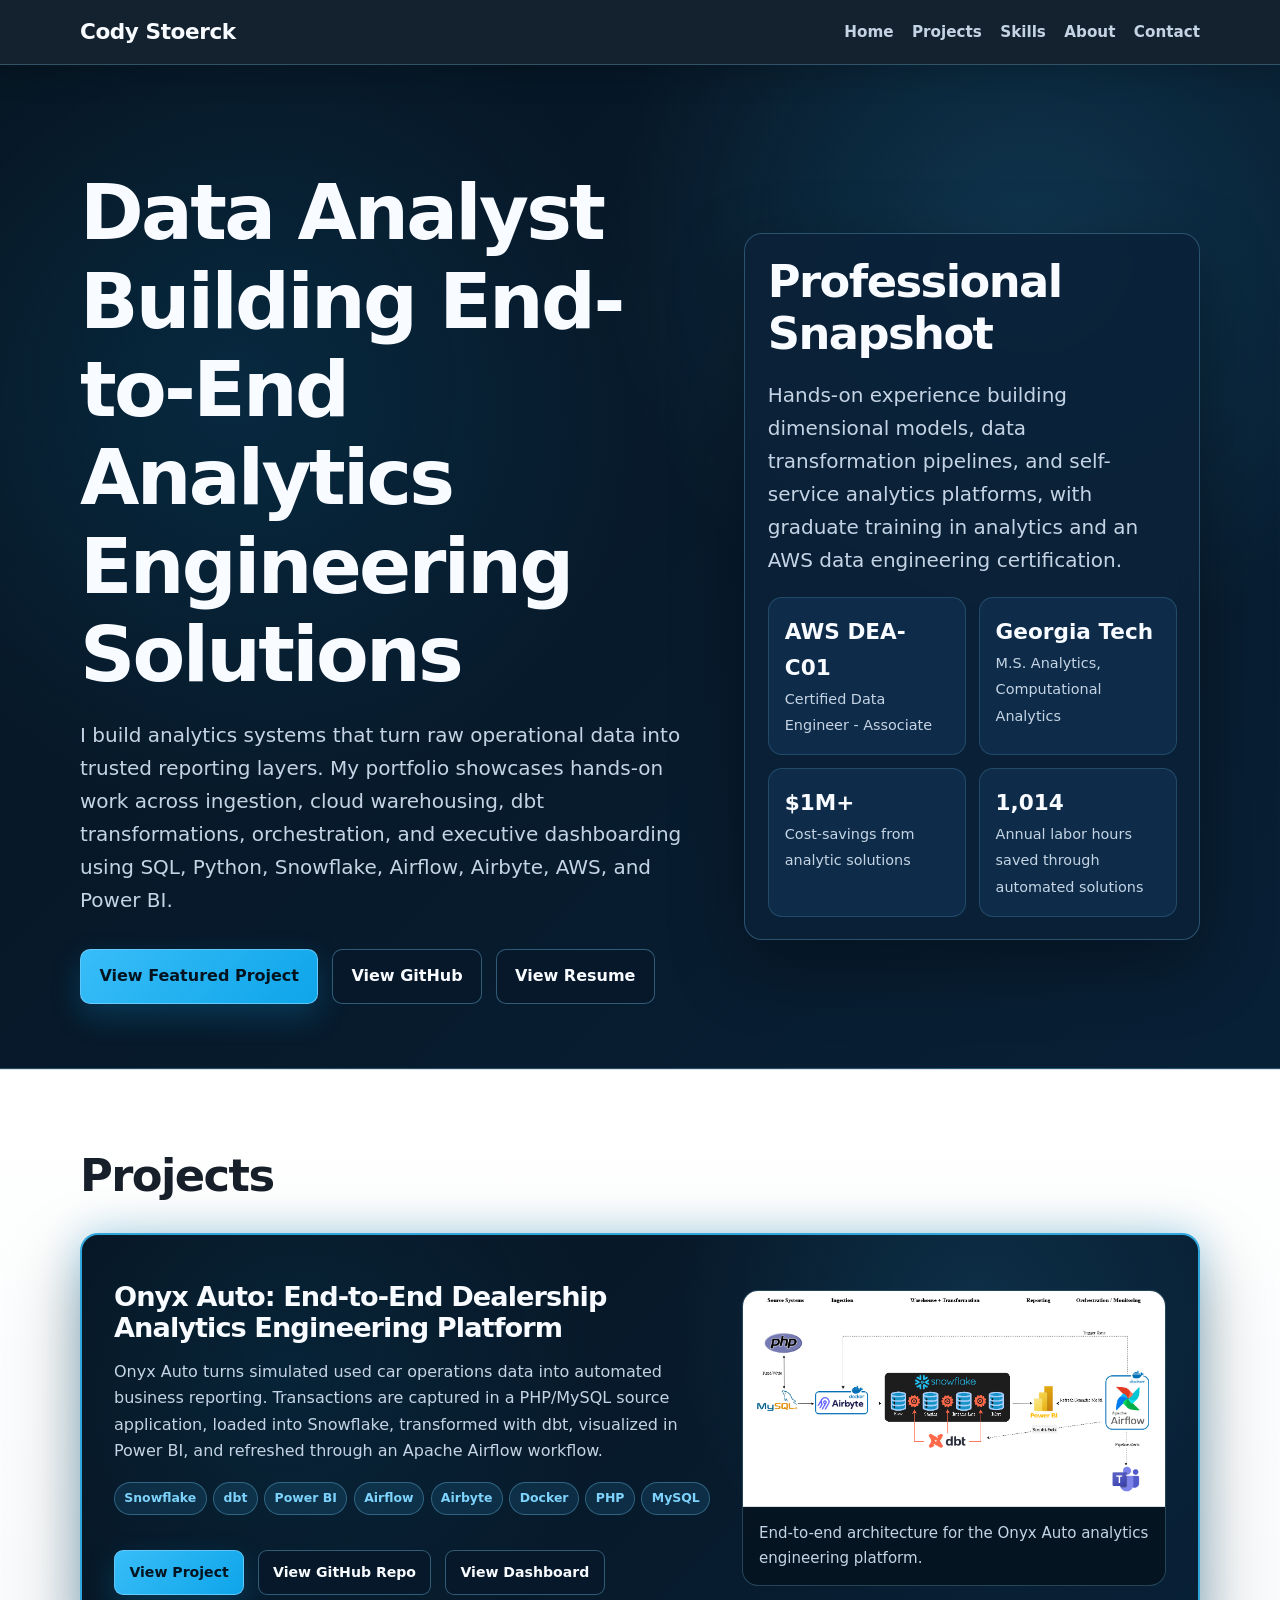
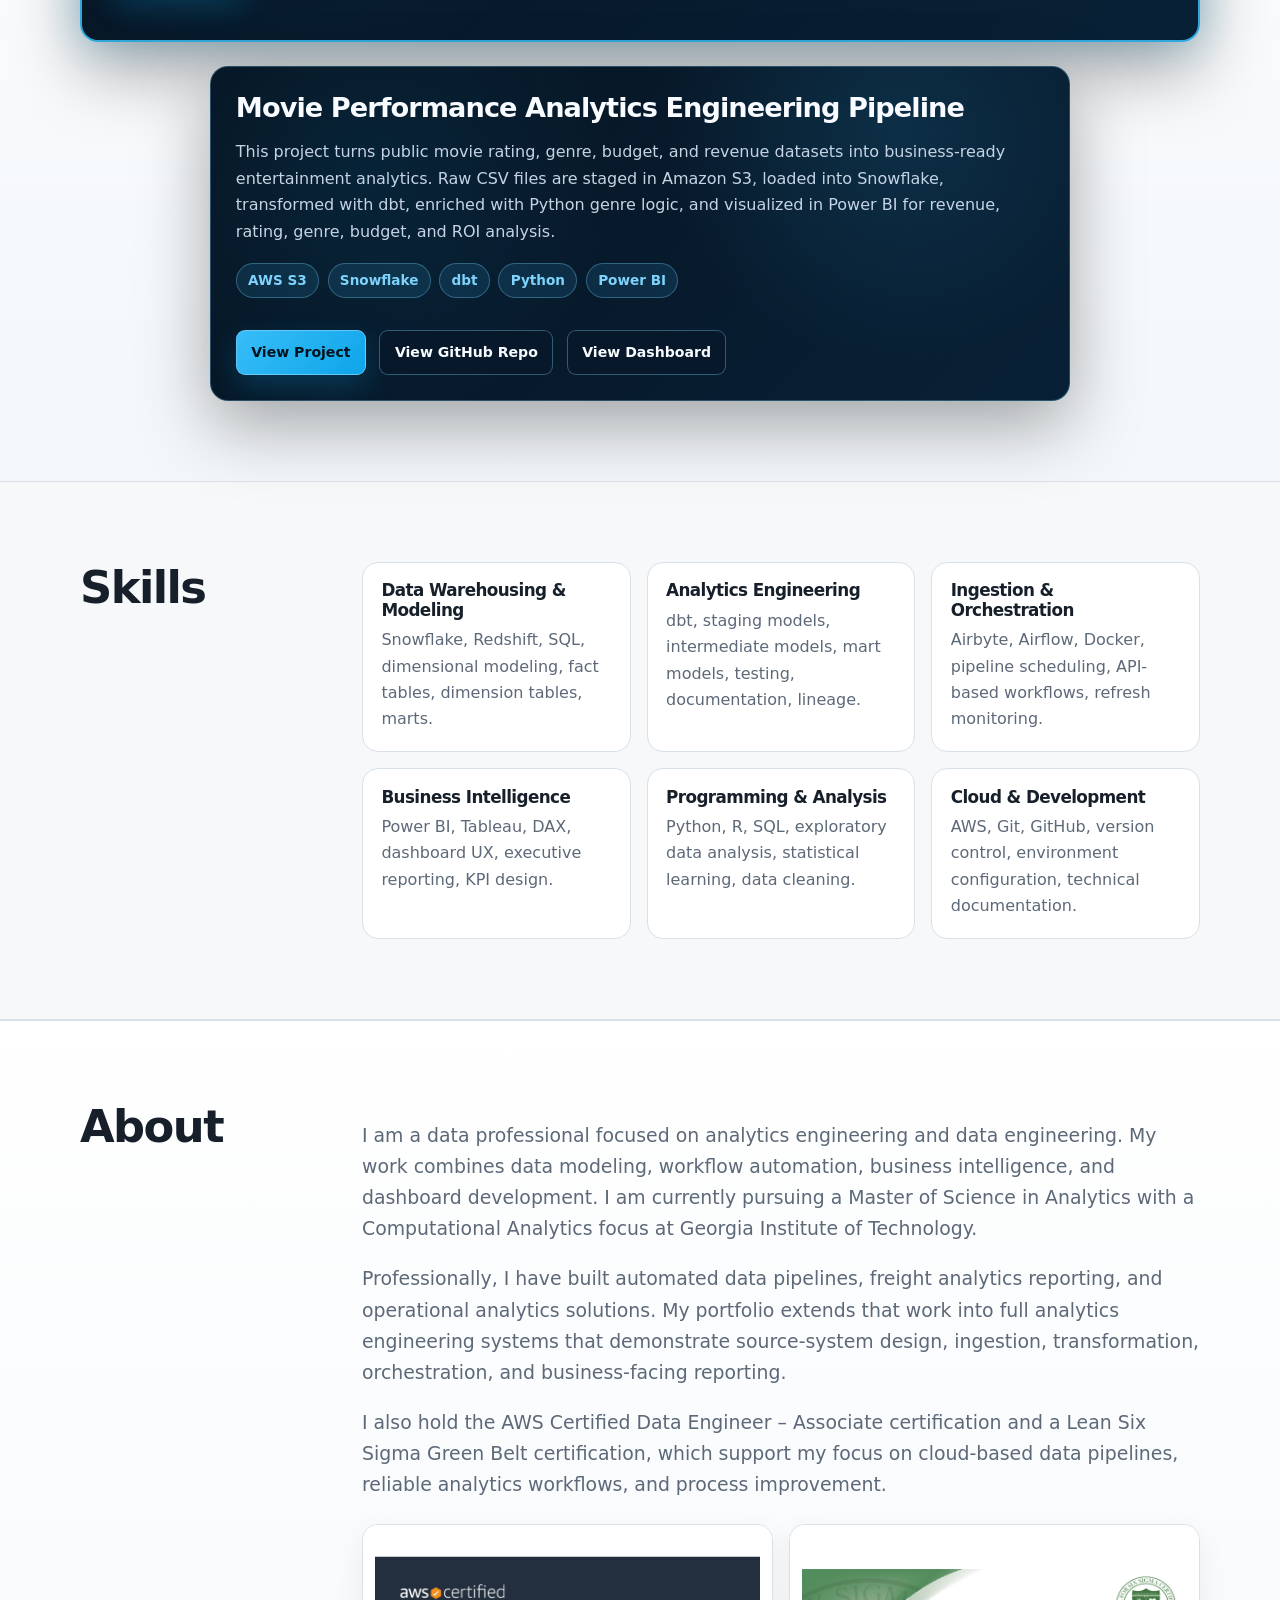
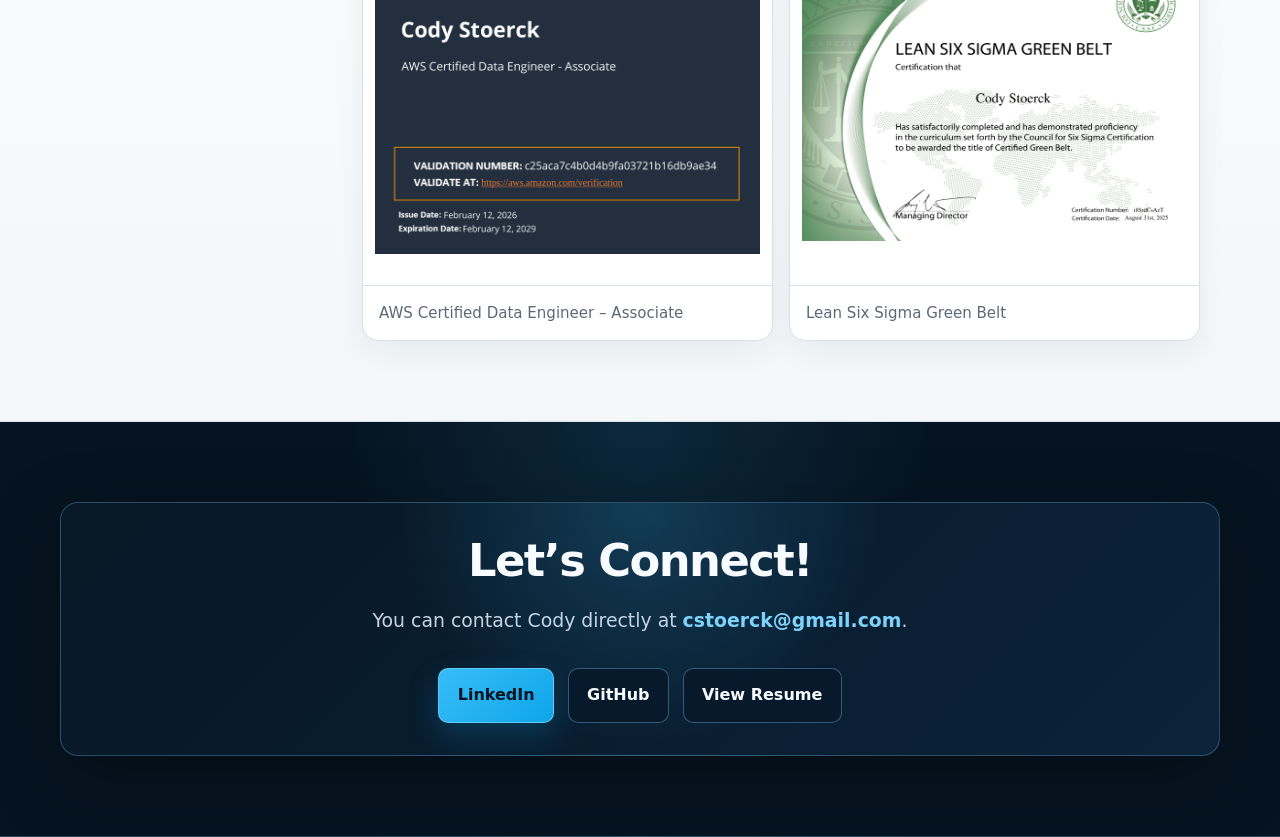
==== commit b4024474: "Update project description for Movie Performance Analytics" ====
--- a/index.html
+++ b/index.html
@@ -31,7 +31,7 @@
 
       <article class="feature-card supporting-feature standard-project-card"><div class="feature-content"><div>
         <h3><a class="project-title-link" href="netflix-analytics.html">Movie Performance Analytics Engineering Pipeline</a></h3>
-        <p>Movie Performance turns public movie rating, genre, budget, and revenue datasets into business-ready entertainment analytics. Raw CSV files are staged in Amazon S3, loaded into Snowflake, transformed with dbt, enriched with Python genre logic, and visualized in Power BI for revenue, rating, genre, budget, and ROI analysis.</p>
+        <p>This project turns public movie rating, genre, budget, and revenue datasets into business-ready entertainment analytics. Raw CSV files are staged in Amazon S3, loaded into Snowflake, transformed with dbt, enriched with Python genre logic, and visualized in Power BI for revenue, rating, genre, budget, and ROI analysis.</p>
         <div class="badges"><span class="badge">AWS S3</span><span class="badge">Snowflake</span><span class="badge">dbt</span><span class="badge">Python</span><span class="badge">Power BI</span></div>
         <div class="button-row"><a class="btn btn-primary btn-project" href="netflix-analytics.html">View Project</a><a class="btn btn-secondary btn-project" href="https://github.com/CStoerck/netflix-data-engineering-pipeline.git" target="_blank" rel="noopener">View GitHub Repo</a><a class="btn btn-secondary btn-project" href="https://app.powerbi.com/view?r=eyJrIjoiZjYwZDdlMGYtZjY5OS00OWNiLWE3ZjUtZTVjNzM4Y2E4NjY0IiwidCI6ImMxYTRiYTFiLTk5MDMtNDYxMC04YzU1LWQwYzQwOTJkNjU5OCJ9" target="_blank" rel="noopener">View Dashboard</a></div>
       </div></div></article>
@@ -69,4 +69,4 @@
     }
   </script>
 </body>
-</html>+</html>
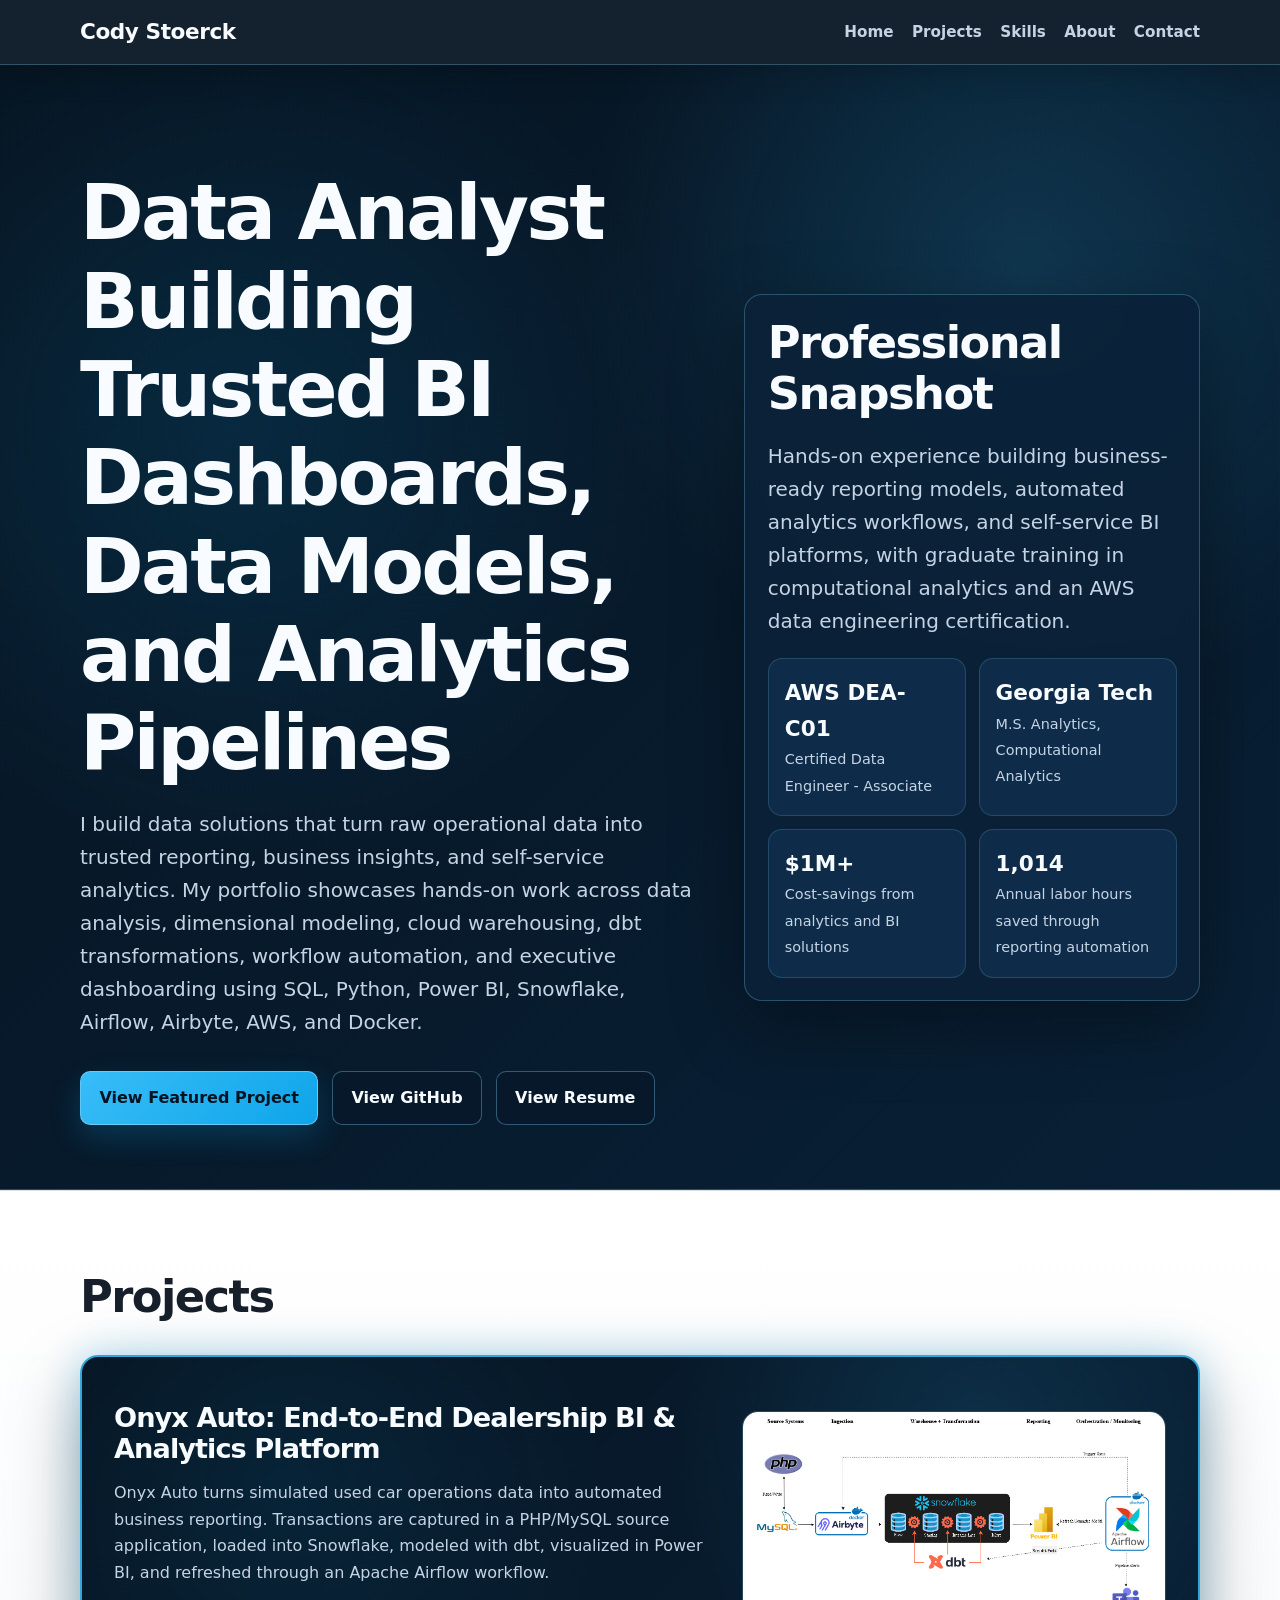
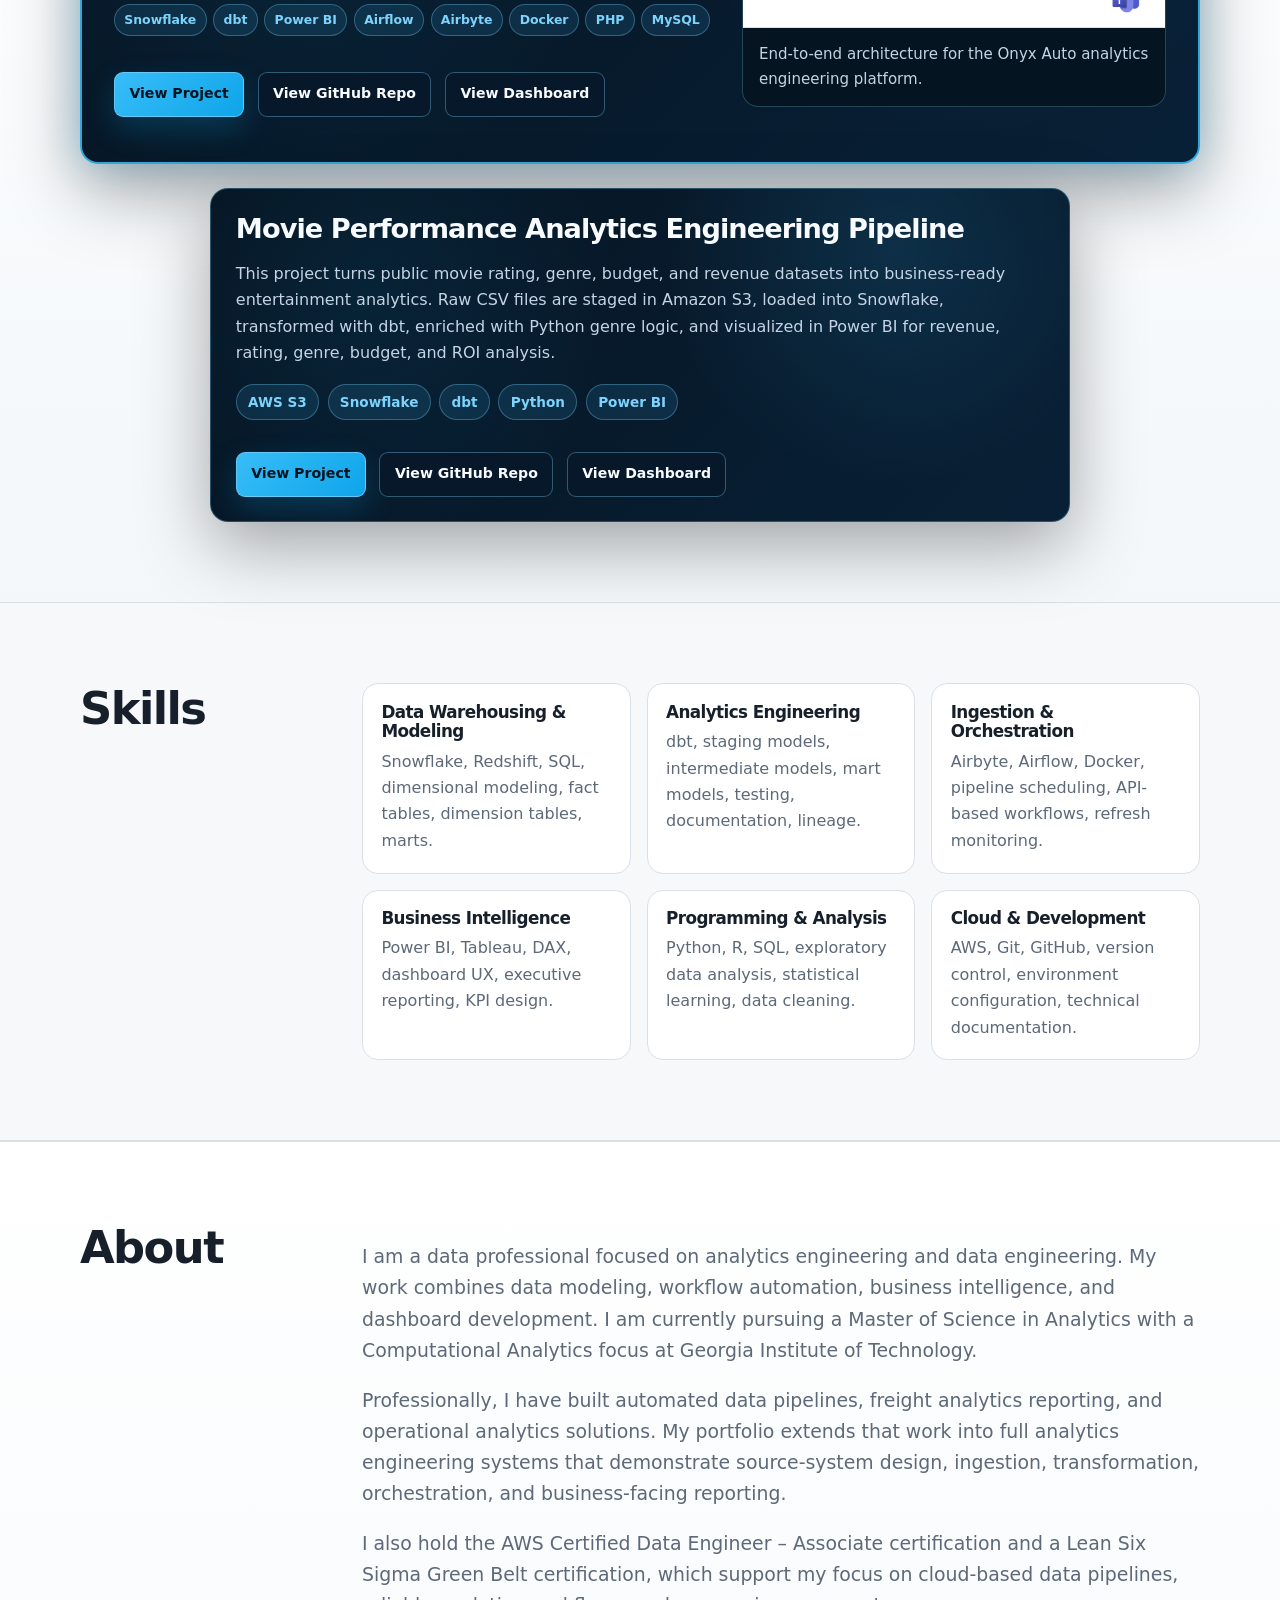
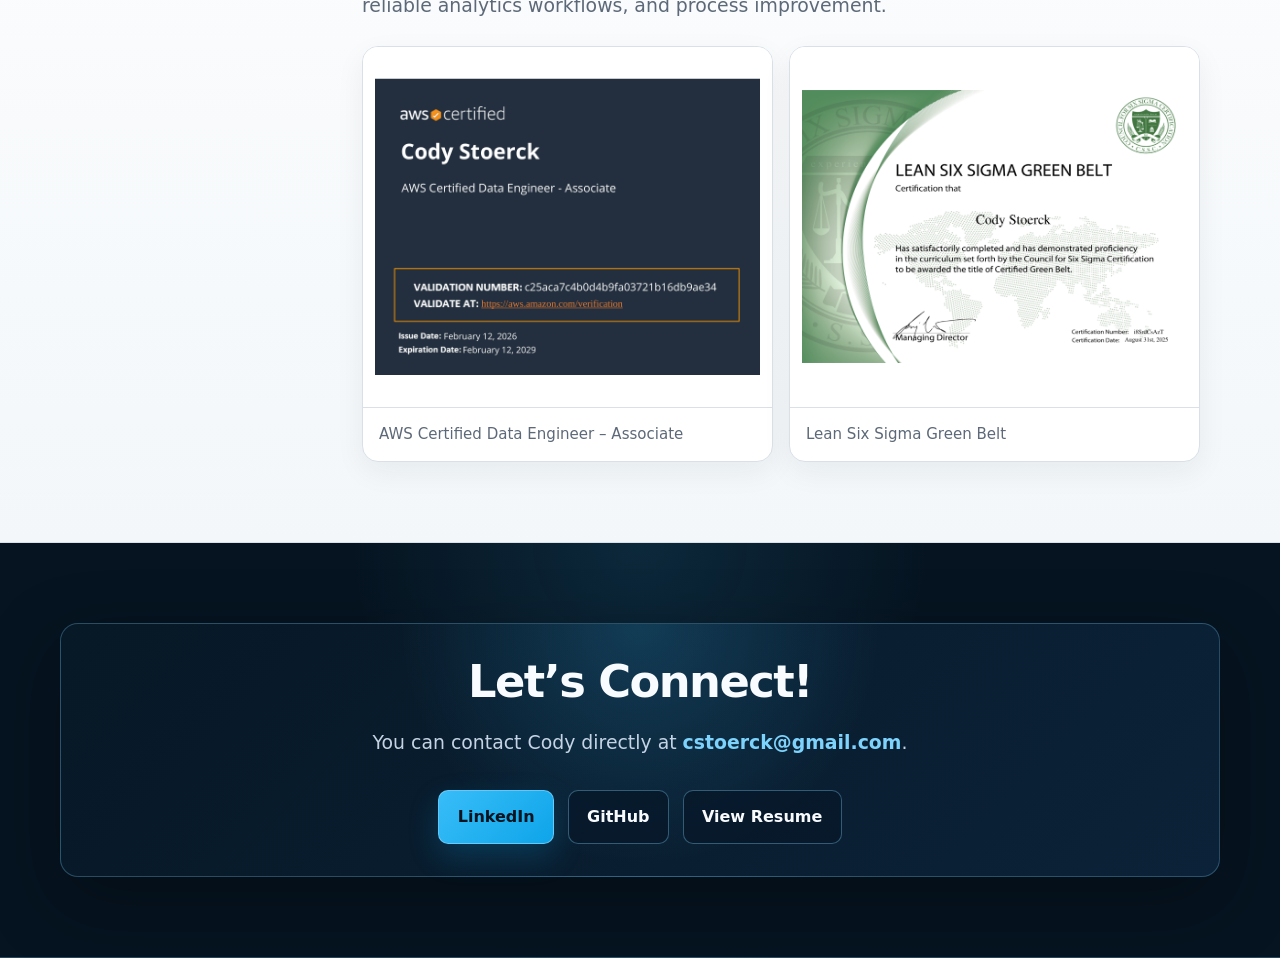
==== commit 2120a4d6: "Update index.html" ====
--- a/index.html
+++ b/index.html
@@ -12,19 +12,19 @@
   <header class="site-header"><nav class="nav" aria-label="Primary navigation"><a class="brand" href="index.html">Cody Stoerck</a><div class="nav-links"><a href="index.html">Home</a><a href="index.html#projects">Projects</a><a href="index.html#skills">Skills</a><a href="index.html#about">About</a><a href="index.html#contact">Contact</a></div></nav></header>
   <main id="main">
     <section class="hero"><div class="container hero-grid"><div>
-      <h1>Data Analyst Building End-to-End Analytics Engineering Solutions</h1>
-      <p class="lede">I build analytics systems that turn raw operational data into trusted reporting layers. My portfolio showcases hands-on work across ingestion, cloud warehousing, dbt transformations, orchestration, and executive dashboarding using SQL, Python, Snowflake, Airflow, Airbyte, AWS, and Power BI.</p>
+      <h1>Data Analyst Building Trusted BI Dashboards, Data Models, and Analytics Pipelines</h1>
+      <p class="lede">I build data solutions that turn raw operational data into trusted reporting, business insights, and self-service analytics. My portfolio showcases hands-on work across data analysis, dimensional modeling, cloud warehousing, dbt transformations, workflow automation, and executive dashboarding using SQL, Python, Power BI, Snowflake, Airflow, Airbyte, AWS, and Docker.</p>
       <div class="button-row"><a class="btn btn-primary" href="onyx-auto.html">View Featured Project</a><a class="btn btn-secondary" href="https://github.com/CStoerck" target="_blank" rel="noopener">View GitHub</a><a class="btn btn-secondary" href="assets/Cody-Stoerck_Resume.pdf" target="_blank" rel="noopener">View Resume</a></div>
     </div><aside class="hero-card" aria-label="Professional snapshot">
       <h2>Professional Snapshot</h2>
-      <p class="lede">Hands-on experience building dimensional models, data transformation pipelines, and self-service analytics platforms, with graduate training in analytics and an AWS data engineering certification.</p>
-      <div class="stat-grid"><div class="stat"><strong>AWS DEA-C01</strong><span>Certified Data Engineer - Associate</span></div><div class="stat"><strong>Georgia Tech</strong><span>M.S. Analytics, Computational Analytics</span></div><div class="stat"><strong class="positive-stat">$1M+</strong><span>Cost-savings from analytic solutions</span></div><div class="stat"><strong class="positive-stat">1,014</strong><span>Annual labor hours saved through automated solutions</span></div></div>
+      <p class="lede">Hands-on experience building business-ready reporting models, automated analytics workflows, and self-service BI platforms, with graduate training in computational analytics and an AWS data engineering certification.</p>
+      <div class="stat-grid"><div class="stat"><strong>AWS DEA-C01</strong><span>Certified Data Engineer - Associate</span></div><div class="stat"><strong>Georgia Tech</strong><span>M.S. Analytics, Computational Analytics</span></div><div class="stat"><strong class="positive-stat">$1M+</strong><span>Cost-savings from analytics and BI solutions</span></div><div class="stat"><strong class="positive-stat">1,014</strong><span>Annual labor hours saved through reporting automation</span></div></div>
     </aside></div></section>
 
     <section class="section section-band" id="projects"><div class="container"><div class="section-header"><h2>Projects</h2></div>
       <article class="feature-card featured-project-card"><div class="feature-content"><div>
-        <h3><a class="project-title-link" href="onyx-auto.html">Onyx Auto: End-to-End Dealership Analytics Engineering Platform</a></h3>
-        <p>Onyx Auto turns simulated used car operations data into automated business reporting. Transactions are captured in a PHP/MySQL source application, loaded into Snowflake, transformed with dbt, visualized in Power BI, and refreshed through an Apache Airflow workflow.</p>
+        <h3><a class="project-title-link" href="onyx-auto.html">Onyx Auto: End-to-End Dealership BI & Analytics Platform</a></h3>
+        <p>Onyx Auto turns simulated used car operations data into automated business reporting. Transactions are captured in a PHP/MySQL source application, loaded into Snowflake, modeled with dbt, visualized in Power BI, and refreshed through an Apache Airflow workflow.</p>
         <div class="badges"><span class="badge">Snowflake</span><span class="badge">dbt</span><span class="badge">Power BI</span><span class="badge">Airflow</span><span class="badge">Airbyte</span><span class="badge">Docker</span><span class="badge">PHP</span><span class="badge">MySQL</span></div>
         <div class="button-row"><a class="btn btn-primary btn-project" href="onyx-auto.html">View Project</a><a class="btn btn-secondary btn-project" href="https://github.com/CStoerck/Onyx-Auto-Dealership-Analytics-Platform.git" target="_blank" rel="noopener">View GitHub Repo</a><a class="btn btn-secondary btn-project" href="https://app.powerbi.com/view?r=eyJrIjoiZTUyOThhMmQtZDA0ZS00MDg3LTkwOWEtMTJiMTBiZGIwYmNkIiwidCI6ImMxYTRiYTFiLTk5MDMtNDYxMC04YzU1LWQwYzQwOTJkNjU5OCJ9" target="_blank" rel="noopener">View Dashboard</a></div>
       </div><figure class="figure"><img src="assets/architecture_diagram.png" alt="Onyx Auto architecture diagram showing PHP and MySQL source systems, Airbyte ingestion, Snowflake and dbt transformation layers, Power BI reporting, Airflow orchestration, Docker, and Microsoft Teams alerts."><figcaption>End-to-end architecture for the Onyx Auto analytics engineering platform.</figcaption></figure></div></article>
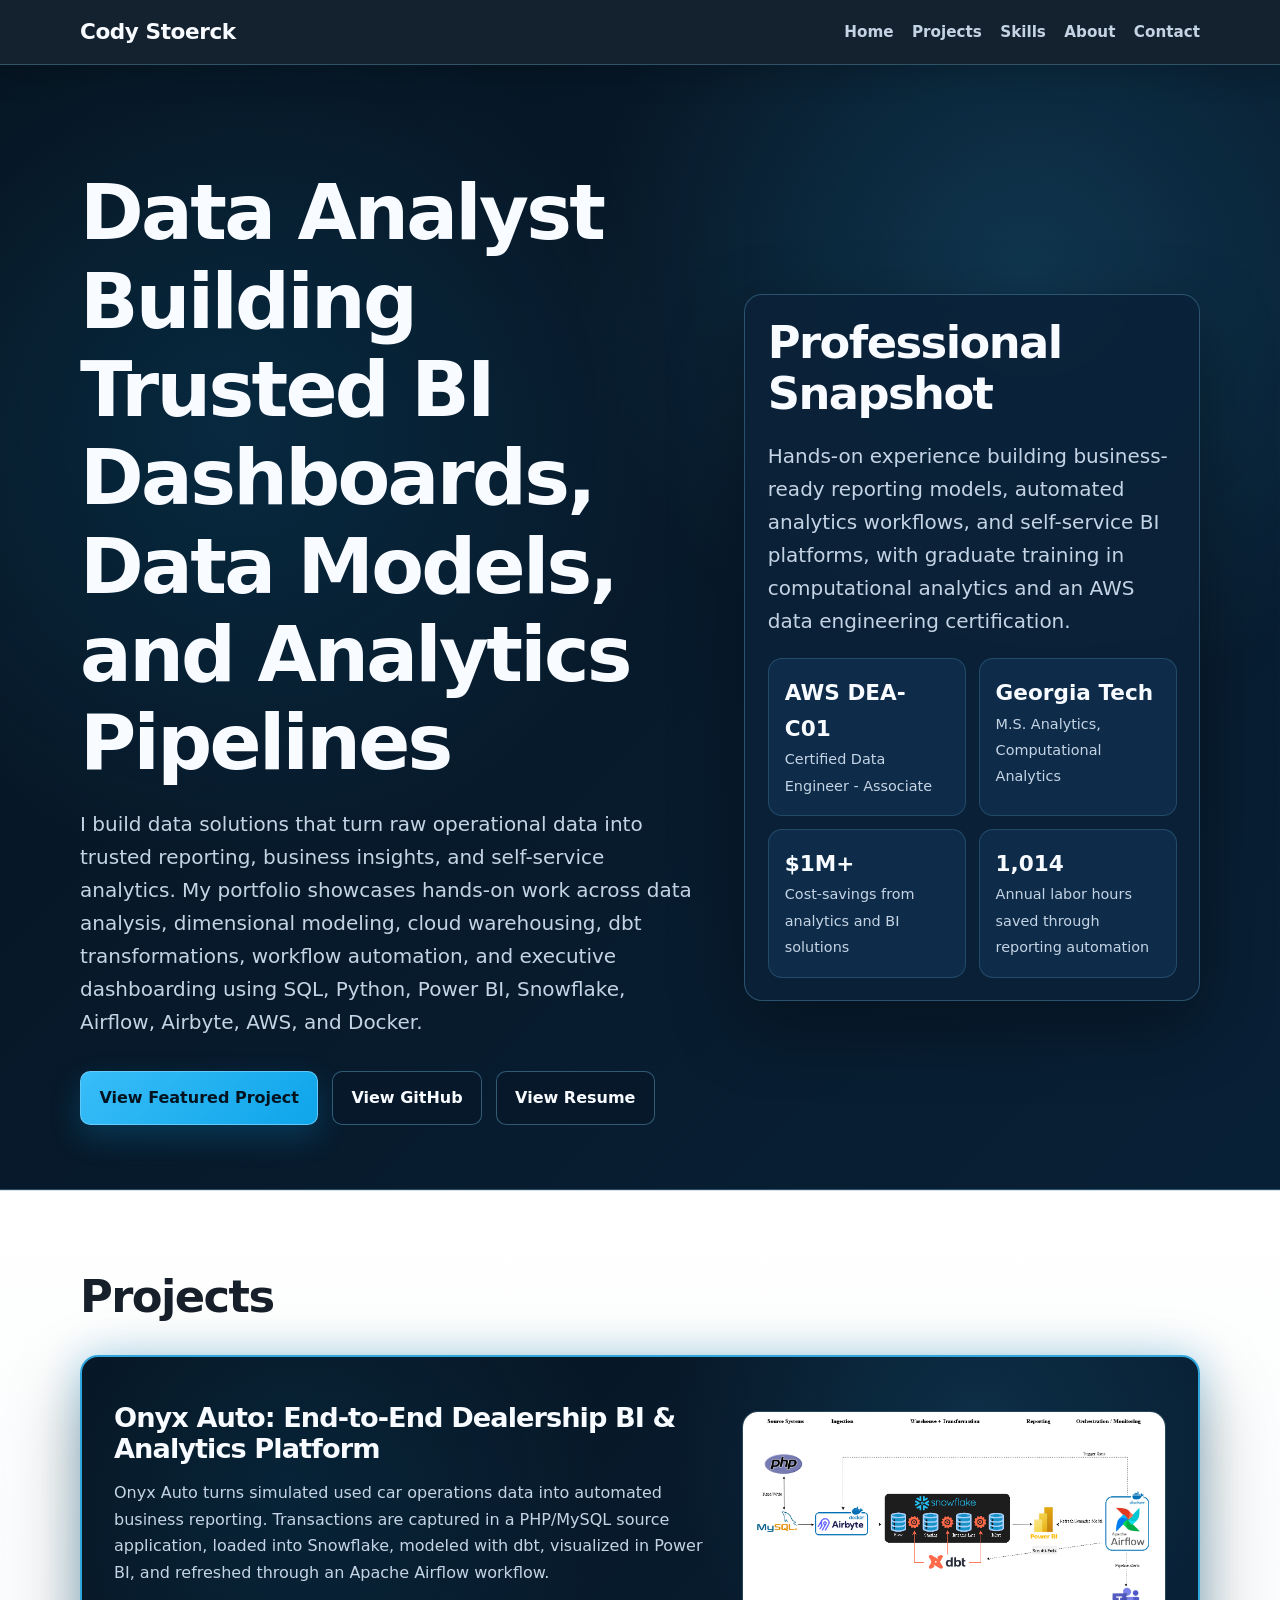
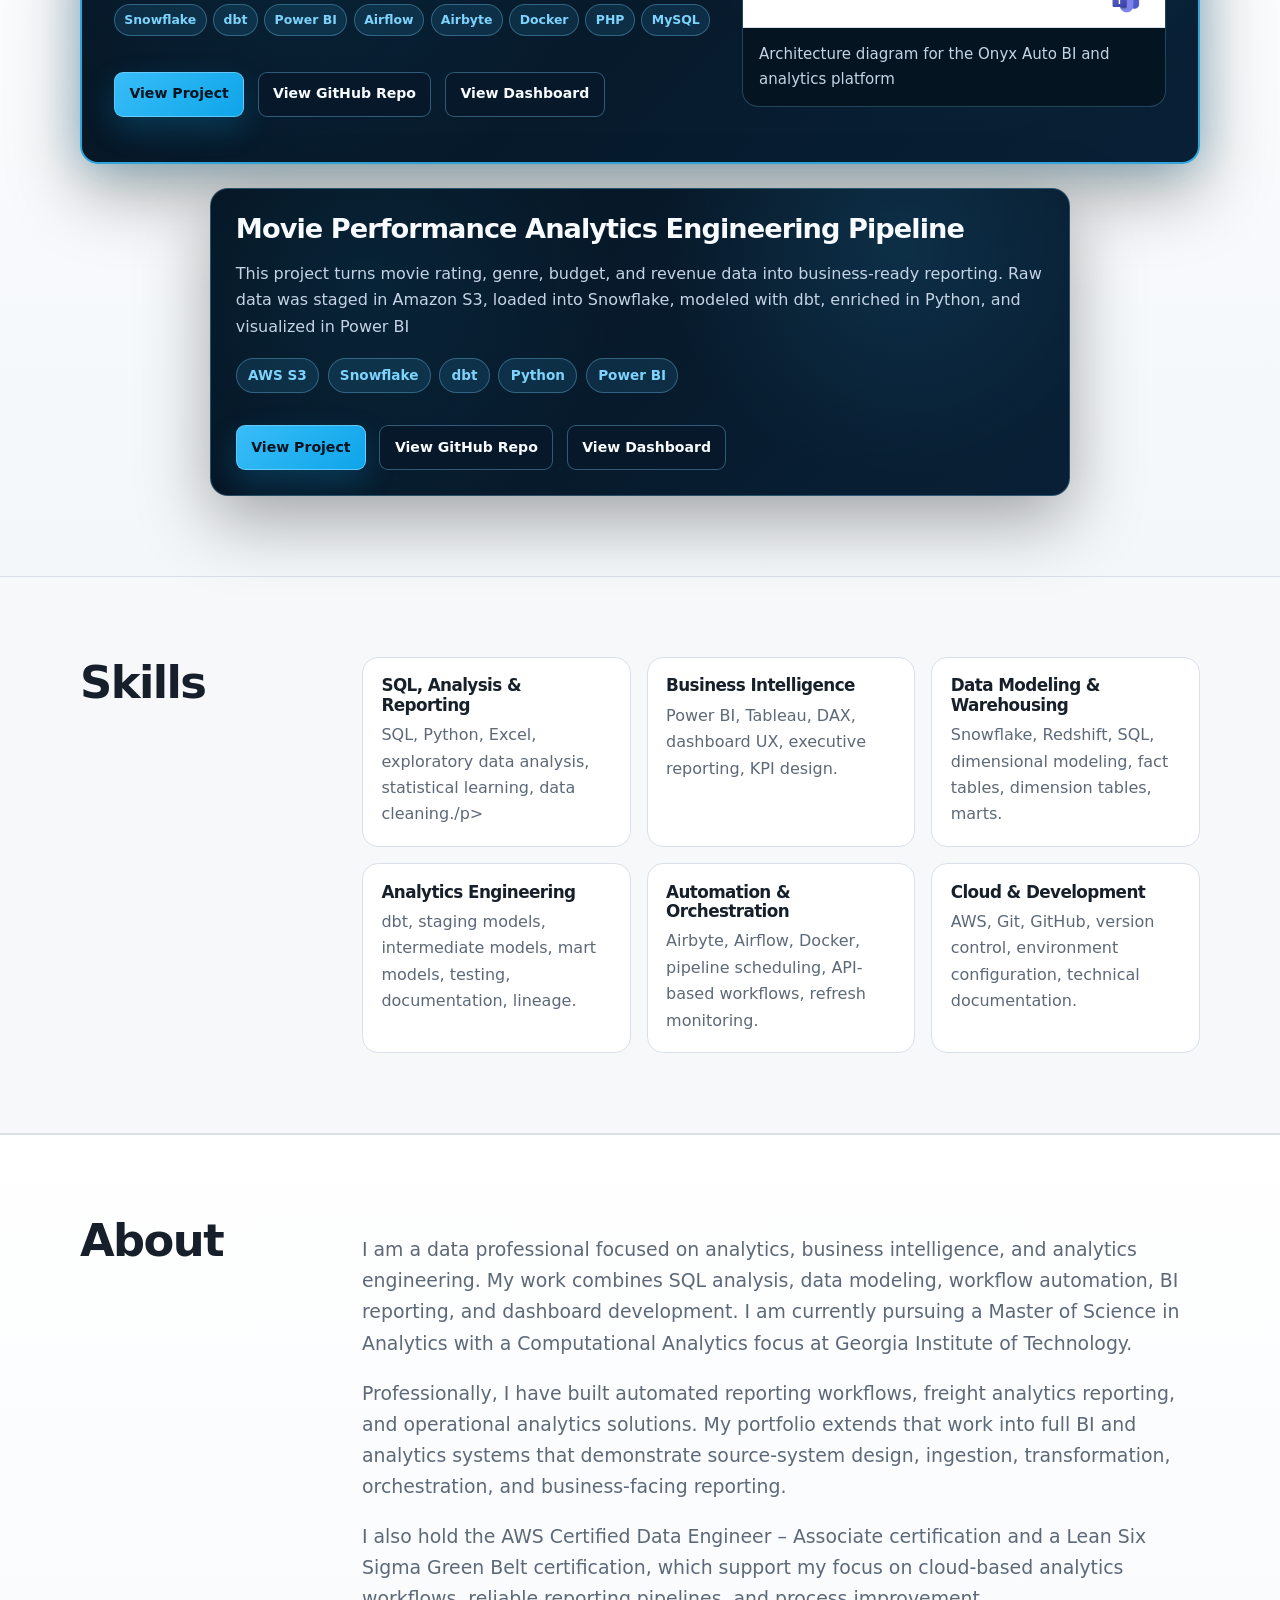
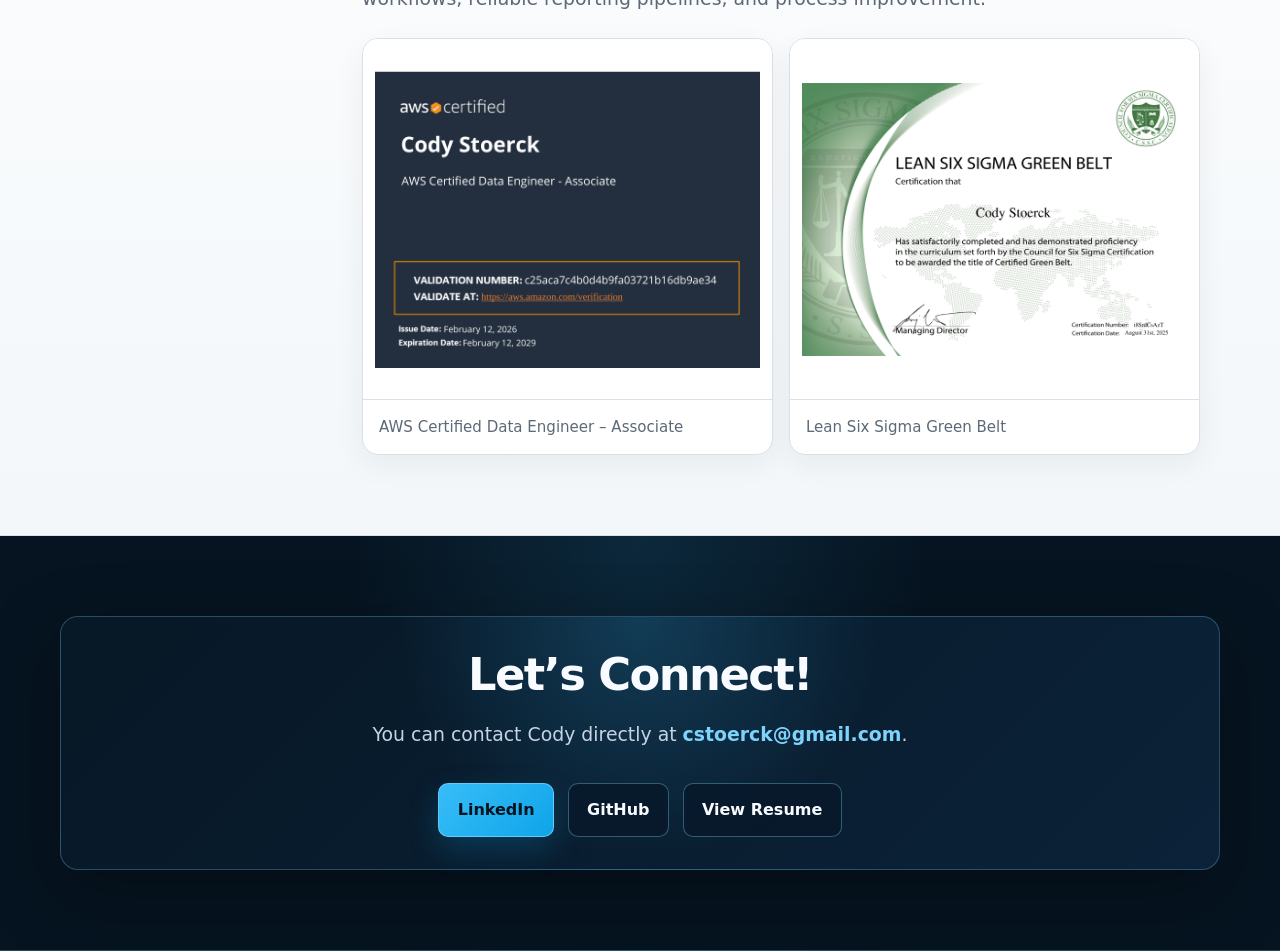
==== commit 3b4184bc: "Update index.html" ====
--- a/index.html
+++ b/index.html
@@ -27,19 +27,19 @@
         <p>Onyx Auto turns simulated used car operations data into automated business reporting. Transactions are captured in a PHP/MySQL source application, loaded into Snowflake, modeled with dbt, visualized in Power BI, and refreshed through an Apache Airflow workflow.</p>
         <div class="badges"><span class="badge">Snowflake</span><span class="badge">dbt</span><span class="badge">Power BI</span><span class="badge">Airflow</span><span class="badge">Airbyte</span><span class="badge">Docker</span><span class="badge">PHP</span><span class="badge">MySQL</span></div>
         <div class="button-row"><a class="btn btn-primary btn-project" href="onyx-auto.html">View Project</a><a class="btn btn-secondary btn-project" href="https://github.com/CStoerck/Onyx-Auto-Dealership-Analytics-Platform.git" target="_blank" rel="noopener">View GitHub Repo</a><a class="btn btn-secondary btn-project" href="https://app.powerbi.com/view?r=eyJrIjoiZTUyOThhMmQtZDA0ZS00MDg3LTkwOWEtMTJiMTBiZGIwYmNkIiwidCI6ImMxYTRiYTFiLTk5MDMtNDYxMC04YzU1LWQwYzQwOTJkNjU5OCJ9" target="_blank" rel="noopener">View Dashboard</a></div>
-      </div><figure class="figure"><img src="assets/architecture_diagram.png" alt="Onyx Auto architecture diagram showing PHP and MySQL source systems, Airbyte ingestion, Snowflake and dbt transformation layers, Power BI reporting, Airflow orchestration, Docker, and Microsoft Teams alerts."><figcaption>End-to-end architecture for the Onyx Auto analytics engineering platform.</figcaption></figure></div></article>
+      </div><figure class="figure"><img src="assets/architecture_diagram.png" alt="Onyx Auto architecture diagram showing PHP and MySQL source systems, Airbyte ingestion, Snowflake and dbt transformation layers, Power BI reporting, Airflow orchestration, Docker, and Microsoft Teams alerts."><figcaption>Architecture diagram for the Onyx Auto BI and analytics platform</figcaption></figure></div></article>
 
       <article class="feature-card supporting-feature standard-project-card"><div class="feature-content"><div>
         <h3><a class="project-title-link" href="netflix-analytics.html">Movie Performance Analytics Engineering Pipeline</a></h3>
-        <p>This project turns public movie rating, genre, budget, and revenue datasets into business-ready entertainment analytics. Raw CSV files are staged in Amazon S3, loaded into Snowflake, transformed with dbt, enriched with Python genre logic, and visualized in Power BI for revenue, rating, genre, budget, and ROI analysis.</p>
+        <p>This project turns movie rating, genre, budget, and revenue data into business-ready reporting. Raw data was staged in Amazon S3, loaded into Snowflake, modeled with dbt, enriched in Python, and visualized in Power BI</p>
         <div class="badges"><span class="badge">AWS S3</span><span class="badge">Snowflake</span><span class="badge">dbt</span><span class="badge">Python</span><span class="badge">Power BI</span></div>
         <div class="button-row"><a class="btn btn-primary btn-project" href="netflix-analytics.html">View Project</a><a class="btn btn-secondary btn-project" href="https://github.com/CStoerck/netflix-data-engineering-pipeline.git" target="_blank" rel="noopener">View GitHub Repo</a><a class="btn btn-secondary btn-project" href="https://app.powerbi.com/view?r=eyJrIjoiZjYwZDdlMGYtZjY5OS00OWNiLWE3ZjUtZTVjNzM4Y2E4NjY0IiwidCI6ImMxYTRiYTFiLTk5MDMtNDYxMC04YzU1LWQwYzQwOTJkNjU5OCJ9" target="_blank" rel="noopener">View Dashboard</a></div>
       </div></div></article>
     </div></section>
 
-    <section class="section section-plain" id="skills"><div class="container split"><div class="section-header"><h2>Skills</h2></div><div class="skill-grid"><div class="skill-card"><h3>Data Warehousing & Modeling</h3><p>Snowflake, Redshift, SQL, dimensional modeling, fact tables, dimension tables, marts.</p></div><div class="skill-card"><h3>Analytics Engineering</h3><p>dbt, staging models, intermediate models, mart models, testing, documentation, lineage.</p></div><div class="skill-card"><h3>Ingestion & Orchestration</h3><p>Airbyte, Airflow, Docker, pipeline scheduling, API-based workflows, refresh monitoring.</p></div><div class="skill-card"><h3>Business Intelligence</h3><p>Power BI, Tableau, DAX, dashboard UX, executive reporting, KPI design.</p></div><div class="skill-card"><h3>Programming & Analysis</h3><p>Python, R, SQL, exploratory data analysis, statistical learning, data cleaning.</p></div><div class="skill-card"><h3>Cloud & Development</h3><p>AWS, Git, GitHub, version control, environment configuration, technical documentation.</p></div></div></div></section>
+    <section class="section section-plain" id="skills"><div class="container split"><div class="section-header"><h2>Skills</h2></div><div class="skill-grid"><div class="skill-card"><h3>SQL, Analysis & Reporting</h3><p>SQL, Python, Excel, exploratory data analysis, statistical learning, data cleaning./p></div><div class="skill-card"><h3>Business Intelligence</h3><p>Power BI, Tableau, DAX, dashboard UX, executive reporting, KPI design.</p></div><div class="skill-card"><h3>Data Modeling & Warehousing</h3><p>Snowflake, Redshift, SQL, dimensional modeling, fact tables, dimension tables, marts.</p></div><div class="skill-card"><h3>Analytics Engineering</h3><p>dbt, staging models, intermediate models, mart models, testing, documentation, lineage.</p></div><div class="skill-card"><h3>Automation & Orchestration</h3><p>Airbyte, Airflow, Docker, pipeline scheduling, API-based workflows, refresh monitoring.</p></div><div class="skill-card"><h3>Cloud & Development</h3><p>AWS, Git, GitHub, version control, environment configuration, technical documentation.</p></div></div></div></section>
 
-    <section class="section section-band" id="about"><div class="container split"><div class="section-header"><h2>About</h2></div><div class="about-content"><p class="lede">I am a data professional focused on analytics engineering and data engineering. My work combines data modeling, workflow automation, business intelligence, and dashboard development. I am currently pursuing a Master of Science in Analytics with a Computational Analytics focus at Georgia Institute of Technology.</p><p class="lede">Professionally, I have built automated data pipelines, freight analytics reporting, and operational analytics solutions. My portfolio extends that work into full analytics engineering systems that demonstrate source-system design, ingestion, transformation, orchestration, and business-facing reporting.</p><p class="lede">I also hold the AWS Certified Data Engineer – Associate certification and a Lean Six Sigma Green Belt certification, which support my focus on cloud-based data pipelines, reliable analytics workflows, and process improvement.</p><div class="cert-grid" aria-label="Professional certifications"><figure class="figure cert-figure"><img src="assets/aws-certified-data-engineer-associate-certificate.png" alt="AWS Certified Data Engineer Associate certificate for Cody Stoerck."><figcaption>AWS Certified Data Engineer – Associate</figcaption></figure><figure class="figure cert-figure"><img src="assets/lean-six-sigma-green-belt-certificate.png" alt="Lean Six Sigma Green Belt certificate for Cody Stoerck."><figcaption>Lean Six Sigma Green Belt</figcaption></figure></div></div></section>
+    <section class="section section-band" id="about"><div class="container split"><div class="section-header"><h2>About</h2></div><div class="about-content"><p class="lede">I am a data professional focused on analytics, business intelligence, and analytics engineering. My work combines SQL analysis, data modeling, workflow automation, BI reporting, and dashboard development. I am currently pursuing a Master of Science in Analytics with a Computational Analytics focus at Georgia Institute of Technology.</p><p class="lede">Professionally, I have built automated reporting workflows, freight analytics reporting, and operational analytics solutions. My portfolio extends that work into full BI and analytics systems that demonstrate source-system design, ingestion, transformation, orchestration, and business-facing reporting.</p><p class="lede">I also hold the AWS Certified Data Engineer – Associate certification and a Lean Six Sigma Green Belt certification, which support my focus on cloud-based analytics workflows, reliable reporting pipelines, and process improvement.</p><div class="cert-grid" aria-label="Professional certifications"><figure class="figure cert-figure"><img src="assets/aws-certified-data-engineer-associate-certificate.png" alt="AWS Certified Data Engineer Associate certificate for Cody Stoerck."><figcaption>AWS Certified Data Engineer – Associate</figcaption></figure><figure class="figure cert-figure"><img src="assets/lean-six-sigma-green-belt-certificate.png" alt="Lean Six Sigma Green Belt certificate for Cody Stoerck."><figcaption>Lean Six Sigma Green Belt</figcaption></figure></div></div></section>
 
     <section class="section section-plain" id="contact"><div class="container callout contact-callout"><h2>Let’s Connect!</h2><p class="lede contact-lede">You can contact Cody directly at <a href="mailto:cstoerck@gmail.com">cstoerck@gmail.com</a>.</p><div class="button-row"><a class="btn btn-primary" href="https://www.linkedin.com/in/CodyStoerck/" target="_blank" rel="noopener">LinkedIn</a><a class="btn btn-secondary" href="https://github.com/CStoerck" target="_blank" rel="noopener">GitHub</a><a class="btn btn-secondary" href="assets/Cody-Stoerck_Resume.pdf" target="_blank" rel="noopener">View Resume</a></div></div></section>
   </main>
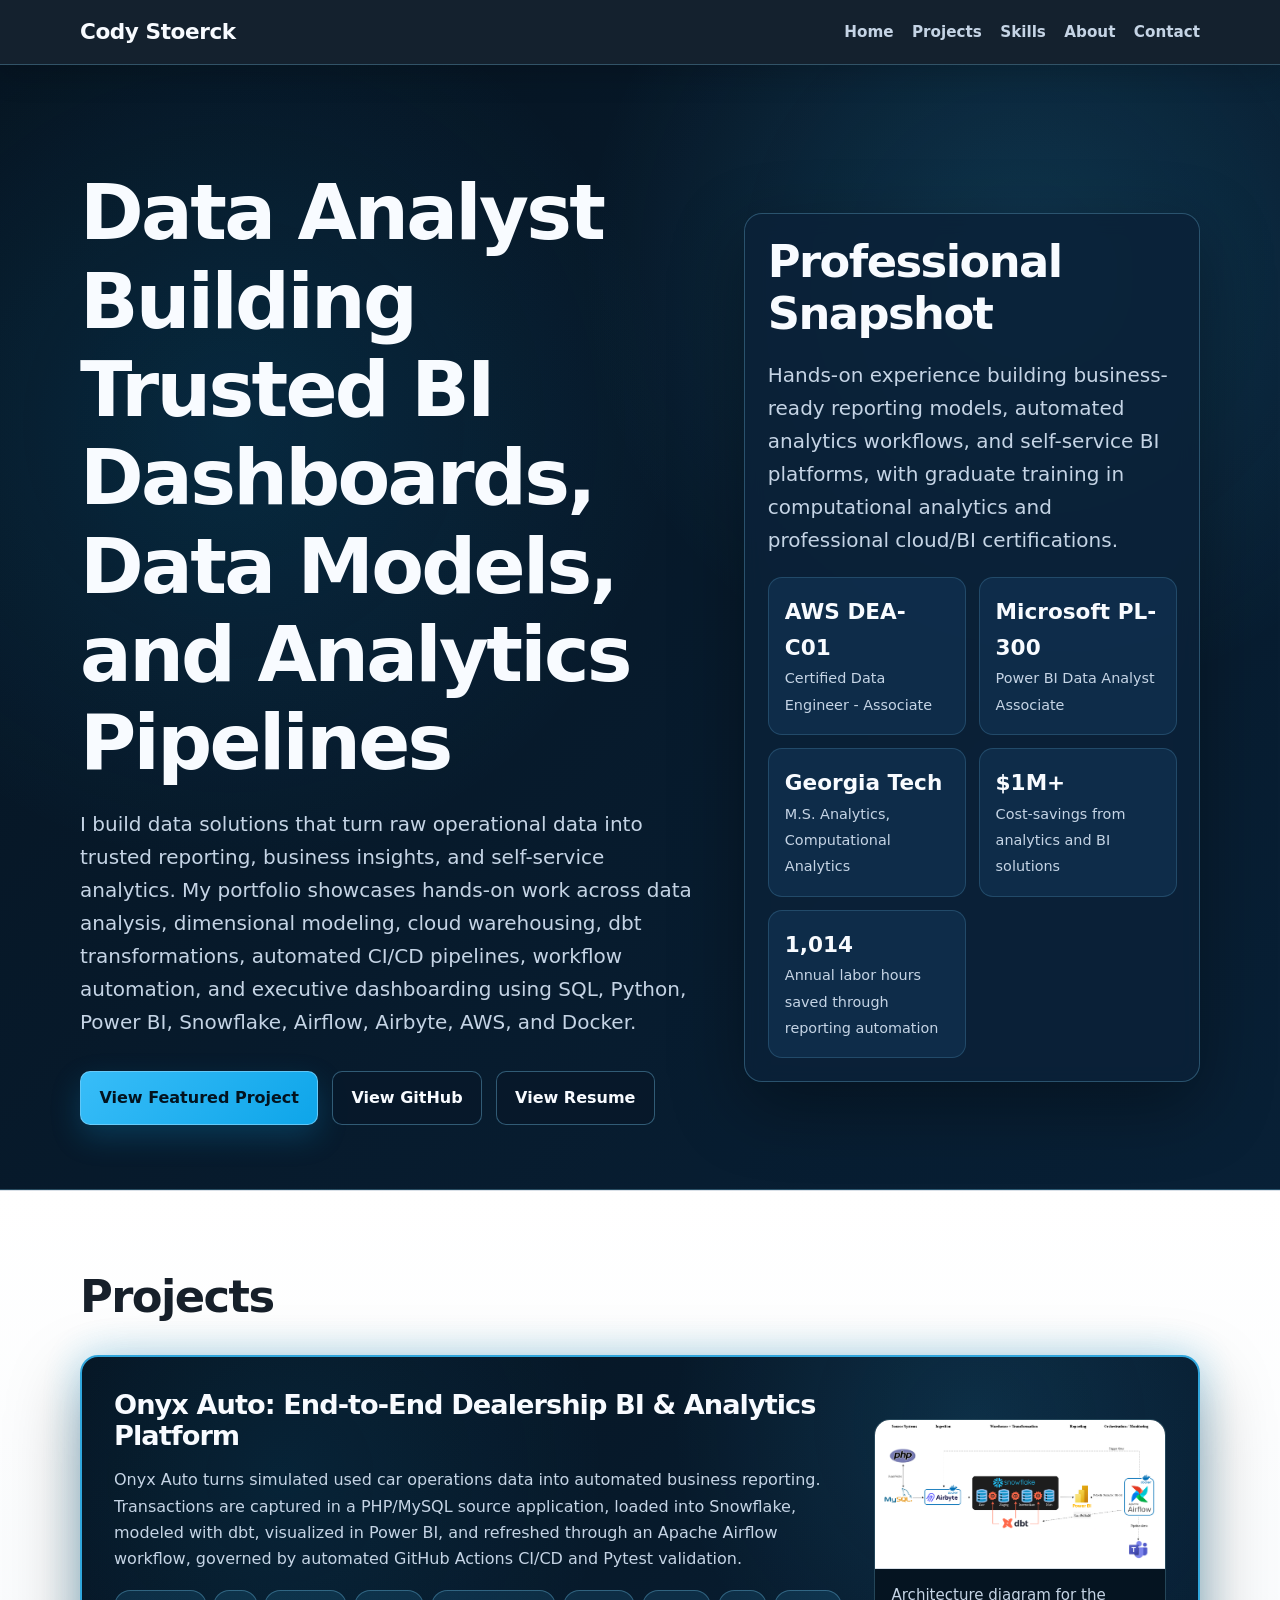
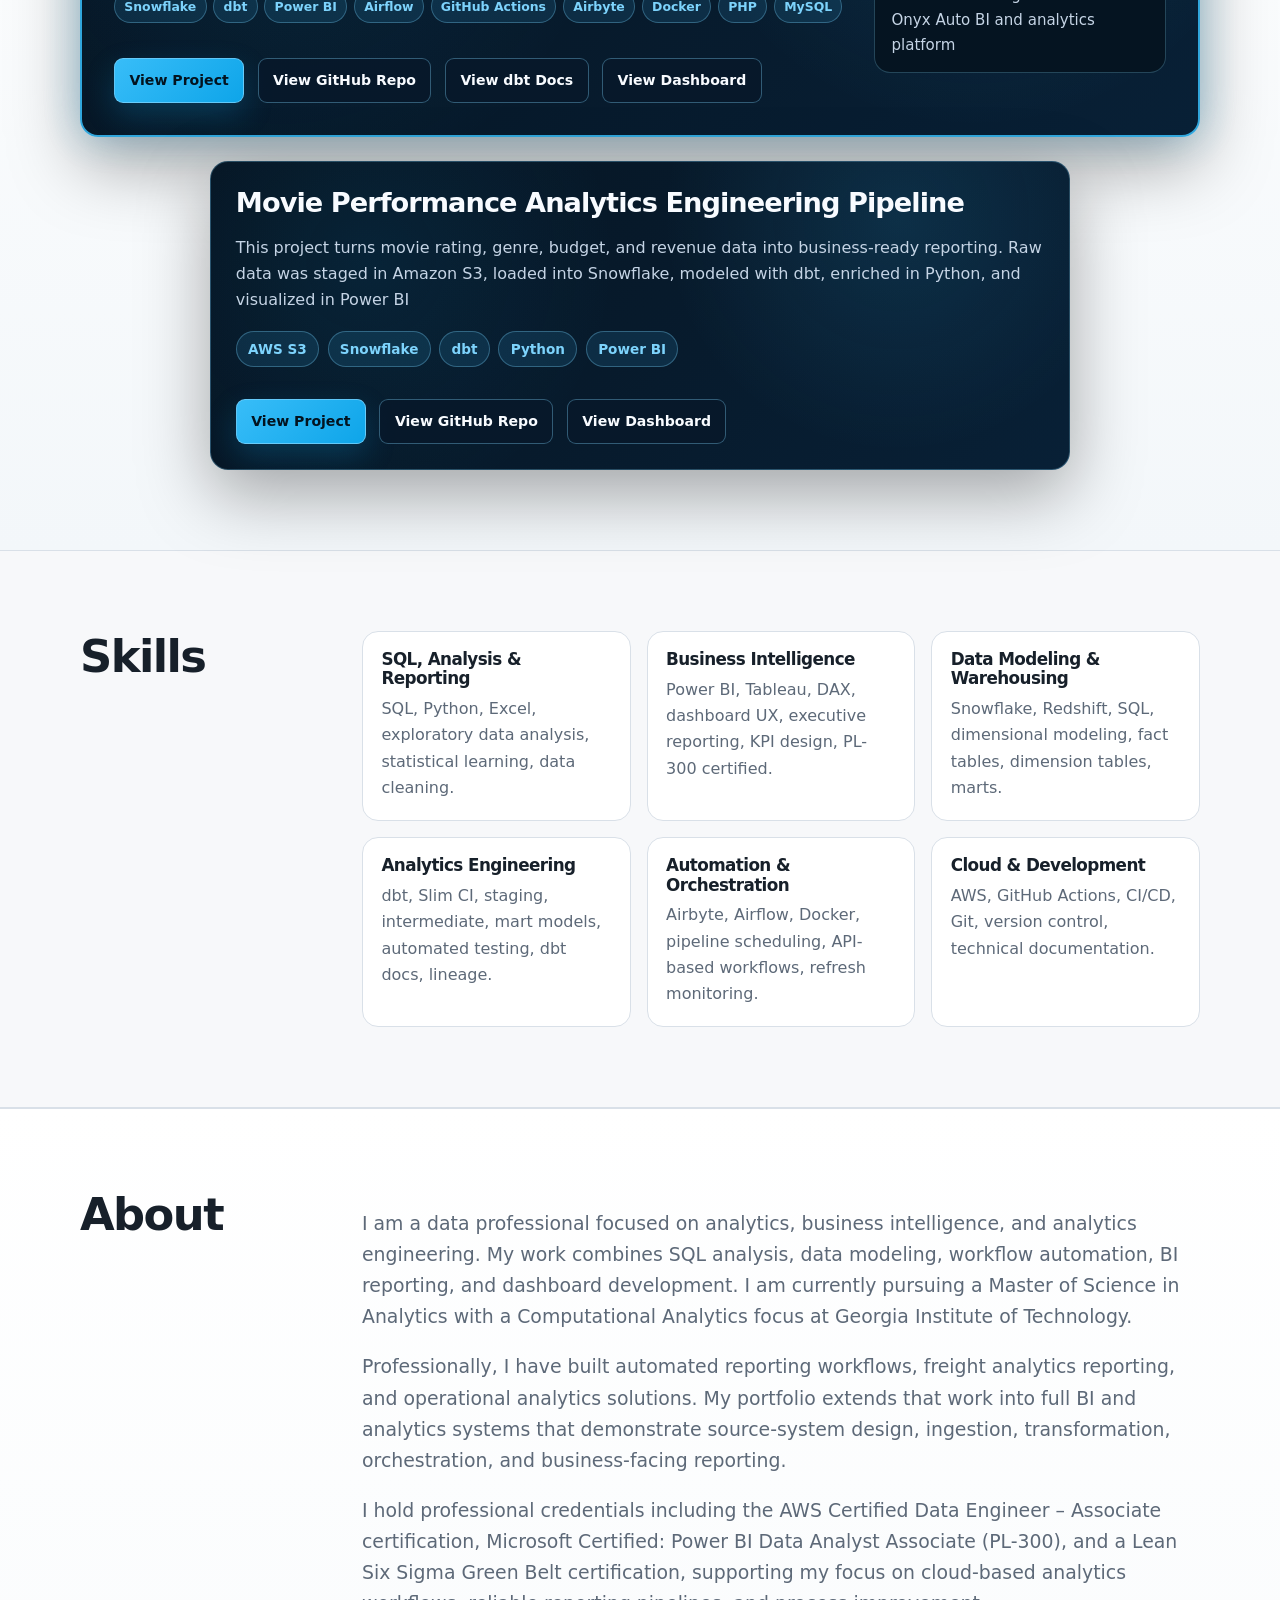
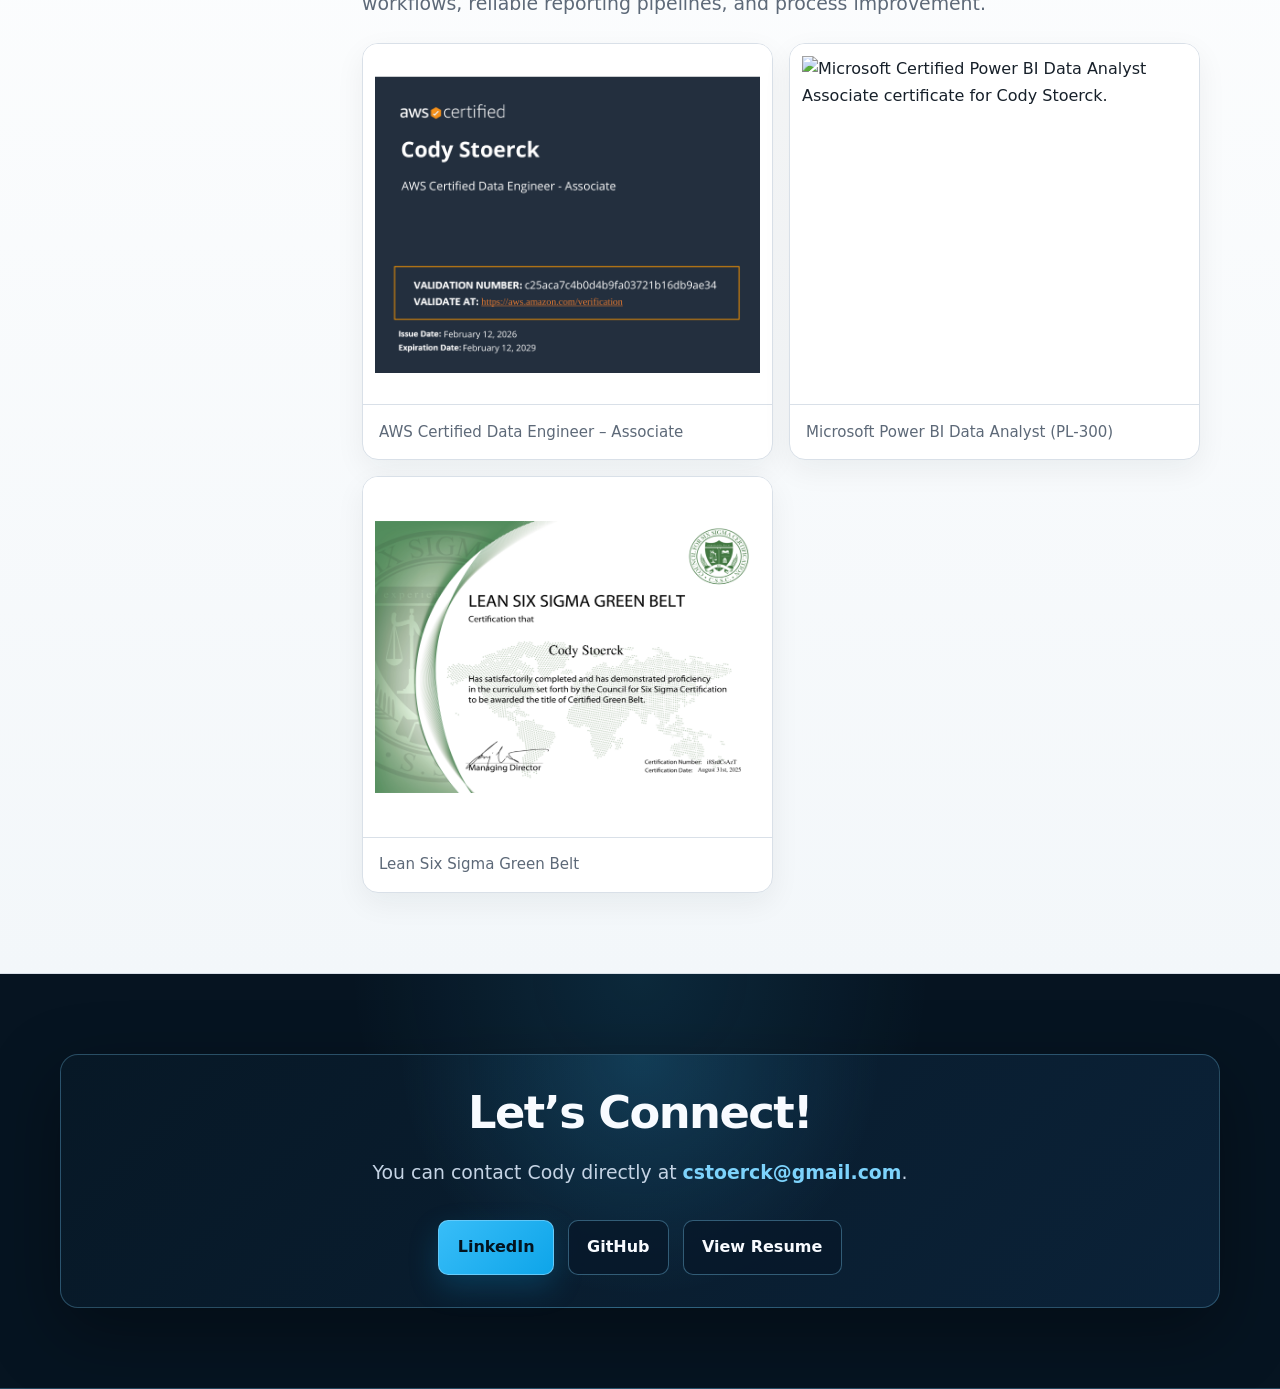
==== commit f3dea8bb: "Enhance portfolio details and certifications Updated portfolio description and added certifications." ====
--- a/index.html
+++ b/index.html
@@ -4,7 +4,7 @@
   <meta charset="utf-8">
   <meta name="viewport" content="width=device-width, initial-scale=1">
   <title>Cody Stoerck | Data Portfolio</title>
-  <meta name="description" content="Cody Stoerck's data portfolio featuring end-to-end analytics platforms, dbt transformations, orchestration, and Power BI dashboards.">
+  <meta name="description" content="Cody Stoerck's data portfolio featuring end-to-end analytics platforms, dbt transformations, automated CI/CD pipelines, orchestration, and Power BI dashboards.">
   <link rel="stylesheet" href="styles.css">
 </head>
 <body>
@@ -13,20 +13,20 @@
   <main id="main">
     <section class="hero"><div class="container hero-grid"><div>
       <h1>Data Analyst Building Trusted BI Dashboards, Data Models, and Analytics Pipelines</h1>
-      <p class="lede">I build data solutions that turn raw operational data into trusted reporting, business insights, and self-service analytics. My portfolio showcases hands-on work across data analysis, dimensional modeling, cloud warehousing, dbt transformations, workflow automation, and executive dashboarding using SQL, Python, Power BI, Snowflake, Airflow, Airbyte, AWS, and Docker.</p>
+      <p class="lede">I build data solutions that turn raw operational data into trusted reporting, business insights, and self-service analytics. My portfolio showcases hands-on work across data analysis, dimensional modeling, cloud warehousing, dbt transformations, automated CI/CD pipelines, workflow automation, and executive dashboarding using SQL, Python, Power BI, Snowflake, Airflow, Airbyte, AWS, and Docker.</p>
       <div class="button-row"><a class="btn btn-primary" href="onyx-auto.html">View Featured Project</a><a class="btn btn-secondary" href="https://github.com/CStoerck" target="_blank" rel="noopener">View GitHub</a><a class="btn btn-secondary" href="assets/Cody-Stoerck_Resume.pdf" target="_blank" rel="noopener">View Resume</a></div>
     </div><aside class="hero-card" aria-label="Professional snapshot">
       <h2>Professional Snapshot</h2>
-      <p class="lede">Hands-on experience building business-ready reporting models, automated analytics workflows, and self-service BI platforms, with graduate training in computational analytics and an AWS data engineering certification.</p>
-      <div class="stat-grid"><div class="stat"><strong>AWS DEA-C01</strong><span>Certified Data Engineer - Associate</span></div><div class="stat"><strong>Georgia Tech</strong><span>M.S. Analytics, Computational Analytics</span></div><div class="stat"><strong class="positive-stat">$1M+</strong><span>Cost-savings from analytics and BI solutions</span></div><div class="stat"><strong class="positive-stat">1,014</strong><span>Annual labor hours saved through reporting automation</span></div></div>
+      <p class="lede">Hands-on experience building business-ready reporting models, automated analytics workflows, and self-service BI platforms, with graduate training in computational analytics and professional cloud/BI certifications.</p>
+      <div class="stat-grid"><div class="stat"><strong>AWS DEA-C01</strong><span>Certified Data Engineer - Associate</span></div><div class="stat"><strong>Microsoft PL-300</strong><span>Power BI Data Analyst Associate</span></div><div class="stat"><strong>Georgia Tech</strong><span>M.S. Analytics, Computational Analytics</span></div><div class="stat"><strong class="positive-stat">$1M+</strong><span>Cost-savings from analytics and BI solutions</span></div><div class="stat"><strong class="positive-stat">1,014</strong><span>Annual labor hours saved through reporting automation</span></div></div>
     </aside></div></section>
 
     <section class="section section-band" id="projects"><div class="container"><div class="section-header"><h2>Projects</h2></div>
       <article class="feature-card featured-project-card"><div class="feature-content"><div>
         <h3><a class="project-title-link" href="onyx-auto.html">Onyx Auto: End-to-End Dealership BI & Analytics Platform</a></h3>
-        <p>Onyx Auto turns simulated used car operations data into automated business reporting. Transactions are captured in a PHP/MySQL source application, loaded into Snowflake, modeled with dbt, visualized in Power BI, and refreshed through an Apache Airflow workflow.</p>
-        <div class="badges"><span class="badge">Snowflake</span><span class="badge">dbt</span><span class="badge">Power BI</span><span class="badge">Airflow</span><span class="badge">Airbyte</span><span class="badge">Docker</span><span class="badge">PHP</span><span class="badge">MySQL</span></div>
-        <div class="button-row"><a class="btn btn-primary btn-project" href="onyx-auto.html">View Project</a><a class="btn btn-secondary btn-project" href="https://github.com/CStoerck/Onyx-Auto-Dealership-Analytics-Platform.git" target="_blank" rel="noopener">View GitHub Repo</a><a class="btn btn-secondary btn-project" href="https://app.powerbi.com/view?r=eyJrIjoiZTUyOThhMmQtZDA0ZS00MDg3LTkwOWEtMTJiMTBiZGIwYmNkIiwidCI6ImMxYTRiYTFiLTk5MDMtNDYxMC04YzU1LWQwYzQwOTJkNjU5OCJ9" target="_blank" rel="noopener">View Dashboard</a></div>
+        <p>Onyx Auto turns simulated used car operations data into automated business reporting. Transactions are captured in a PHP/MySQL source application, loaded into Snowflake, modeled with dbt, visualized in Power BI, and refreshed through an Apache Airflow workflow, governed by automated GitHub Actions CI/CD and Pytest validation.</p>
+        <div class="badges"><span class="badge">Snowflake</span><span class="badge">dbt</span><span class="badge">Power BI</span><span class="badge">Airflow</span><span class="badge">GitHub Actions</span><span class="badge">Airbyte</span><span class="badge">Docker</span><span class="badge">PHP</span><span class="badge">MySQL</span></div>
+        <div class="button-row"><a class="btn btn-primary btn-project" href="onyx-auto.html">View Project</a><a class="btn btn-secondary btn-project" href="https://github.com/CStoerck/Onyx-Auto-Dealership-Analytics-Platform.git" target="_blank" rel="noopener">View GitHub Repo</a><a class="btn btn-secondary btn-project" href="https://cstoerck.github.io/Onyx-Auto-Dealership-Analytics-Platform/" target="_blank" rel="noopener">View dbt Docs</a><a class="btn btn-secondary btn-project" href="https://app.powerbi.com/view?r=eyJrIjoiZTUyOThhMmQtZDA0ZS00MDg3LTkwOWEtMTJiMTBiZGIwYmNkIiwidCI6ImMxYTRiYTFiLTk5MDMtNDYxMC04YzU1LWQwYzQwOTJkNjU5OCJ9" target="_blank" rel="noopener">View Dashboard</a></div>
       </div><figure class="figure"><img src="assets/architecture_diagram.png" alt="Onyx Auto architecture diagram showing PHP and MySQL source systems, Airbyte ingestion, Snowflake and dbt transformation layers, Power BI reporting, Airflow orchestration, Docker, and Microsoft Teams alerts."><figcaption>Architecture diagram for the Onyx Auto BI and analytics platform</figcaption></figure></div></article>
 
       <article class="feature-card supporting-feature standard-project-card"><div class="feature-content"><div>
@@ -37,9 +37,9 @@
       </div></div></article>
     </div></section>
 
-    <section class="section section-plain" id="skills"><div class="container split"><div class="section-header"><h2>Skills</h2></div><div class="skill-grid"><div class="skill-card"><h3>SQL, Analysis & Reporting</h3><p>SQL, Python, Excel, exploratory data analysis, statistical learning, data cleaning./p></div><div class="skill-card"><h3>Business Intelligence</h3><p>Power BI, Tableau, DAX, dashboard UX, executive reporting, KPI design.</p></div><div class="skill-card"><h3>Data Modeling & Warehousing</h3><p>Snowflake, Redshift, SQL, dimensional modeling, fact tables, dimension tables, marts.</p></div><div class="skill-card"><h3>Analytics Engineering</h3><p>dbt, staging models, intermediate models, mart models, testing, documentation, lineage.</p></div><div class="skill-card"><h3>Automation & Orchestration</h3><p>Airbyte, Airflow, Docker, pipeline scheduling, API-based workflows, refresh monitoring.</p></div><div class="skill-card"><h3>Cloud & Development</h3><p>AWS, Git, GitHub, version control, environment configuration, technical documentation.</p></div></div></div></section>
+    <section class="section section-plain" id="skills"><div class="container split"><div class="section-header"><h2>Skills</h2></div><div class="skill-grid"><div class="skill-card"><h3>SQL, Analysis & Reporting</h3><p>SQL, Python, Excel, exploratory data analysis, statistical learning, data cleaning.</p></div><div class="skill-card"><h3>Business Intelligence</h3><p>Power BI, Tableau, DAX, dashboard UX, executive reporting, KPI design, PL-300 certified.</p></div><div class="skill-card"><h3>Data Modeling & Warehousing</h3><p>Snowflake, Redshift, SQL, dimensional modeling, fact tables, dimension tables, marts.</p></div><div class="skill-card"><h3>Analytics Engineering</h3><p>dbt, Slim CI, staging, intermediate, mart models, automated testing, dbt docs, lineage.</p></div><div class="skill-card"><h3>Automation & Orchestration</h3><p>Airbyte, Airflow, Docker, pipeline scheduling, API-based workflows, refresh monitoring.</p></div><div class="skill-card"><h3>Cloud & Development</h3><p>AWS, GitHub Actions, CI/CD, Git, version control, technical documentation.</p></div></div></div></section>
 
-    <section class="section section-band" id="about"><div class="container split"><div class="section-header"><h2>About</h2></div><div class="about-content"><p class="lede">I am a data professional focused on analytics, business intelligence, and analytics engineering. My work combines SQL analysis, data modeling, workflow automation, BI reporting, and dashboard development. I am currently pursuing a Master of Science in Analytics with a Computational Analytics focus at Georgia Institute of Technology.</p><p class="lede">Professionally, I have built automated reporting workflows, freight analytics reporting, and operational analytics solutions. My portfolio extends that work into full BI and analytics systems that demonstrate source-system design, ingestion, transformation, orchestration, and business-facing reporting.</p><p class="lede">I also hold the AWS Certified Data Engineer – Associate certification and a Lean Six Sigma Green Belt certification, which support my focus on cloud-based analytics workflows, reliable reporting pipelines, and process improvement.</p><div class="cert-grid" aria-label="Professional certifications"><figure class="figure cert-figure"><img src="assets/aws-certified-data-engineer-associate-certificate.png" alt="AWS Certified Data Engineer Associate certificate for Cody Stoerck."><figcaption>AWS Certified Data Engineer – Associate</figcaption></figure><figure class="figure cert-figure"><img src="assets/lean-six-sigma-green-belt-certificate.png" alt="Lean Six Sigma Green Belt certificate for Cody Stoerck."><figcaption>Lean Six Sigma Green Belt</figcaption></figure></div></div></section>
+    <section class="section section-band" id="about"><div class="container split"><div class="section-header"><h2>About</h2></div><div class="about-content"><p class="lede">I am a data professional focused on analytics, business intelligence, and analytics engineering. My work combines SQL analysis, data modeling, workflow automation, BI reporting, and dashboard development. I am currently pursuing a Master of Science in Analytics with a Computational Analytics focus at Georgia Institute of Technology.</p><p class="lede">Professionally, I have built automated reporting workflows, freight analytics reporting, and operational analytics solutions. My portfolio extends that work into full BI and analytics systems that demonstrate source-system design, ingestion, transformation, orchestration, and business-facing reporting.</p><p class="lede">I hold professional credentials including the AWS Certified Data Engineer – Associate certification, Microsoft Certified: Power BI Data Analyst Associate (PL-300), and a Lean Six Sigma Green Belt certification, supporting my focus on cloud-based analytics workflows, reliable reporting pipelines, and process improvement.</p><div class="cert-grid" aria-label="Professional certifications"><figure class="figure cert-figure"><img src="assets/aws-certified-data-engineer-associate-certificate.png" alt="AWS Certified Data Engineer Associate certificate for Cody Stoerck."><figcaption>AWS Certified Data Engineer – Associate</figcaption></figure><figure class="figure cert-figure"><img src="assets/microsoft-certified-power-bi-data-analyst-associate-certificate.png" alt="Microsoft Certified Power BI Data Analyst Associate certificate for Cody Stoerck."><figcaption>Microsoft Power BI Data Analyst (PL-300)</figcaption></figure><figure class="figure cert-figure"><img src="assets/lean-six-sigma-green-belt-certificate.png" alt="Lean Six Sigma Green Belt certificate for Cody Stoerck."><figcaption>Lean Six Sigma Green Belt</figcaption></figure></div></div></section>
 
     <section class="section section-plain" id="contact"><div class="container callout contact-callout"><h2>Let’s Connect!</h2><p class="lede contact-lede">You can contact Cody directly at <a href="mailto:cstoerck@gmail.com">cstoerck@gmail.com</a>.</p><div class="button-row"><a class="btn btn-primary" href="https://www.linkedin.com/in/CodyStoerck/" target="_blank" rel="noopener">LinkedIn</a><a class="btn btn-secondary" href="https://github.com/CStoerck" target="_blank" rel="noopener">GitHub</a><a class="btn btn-secondary" href="assets/Cody-Stoerck_Resume.pdf" target="_blank" rel="noopener">View Resume</a></div></div></section>
   </main>
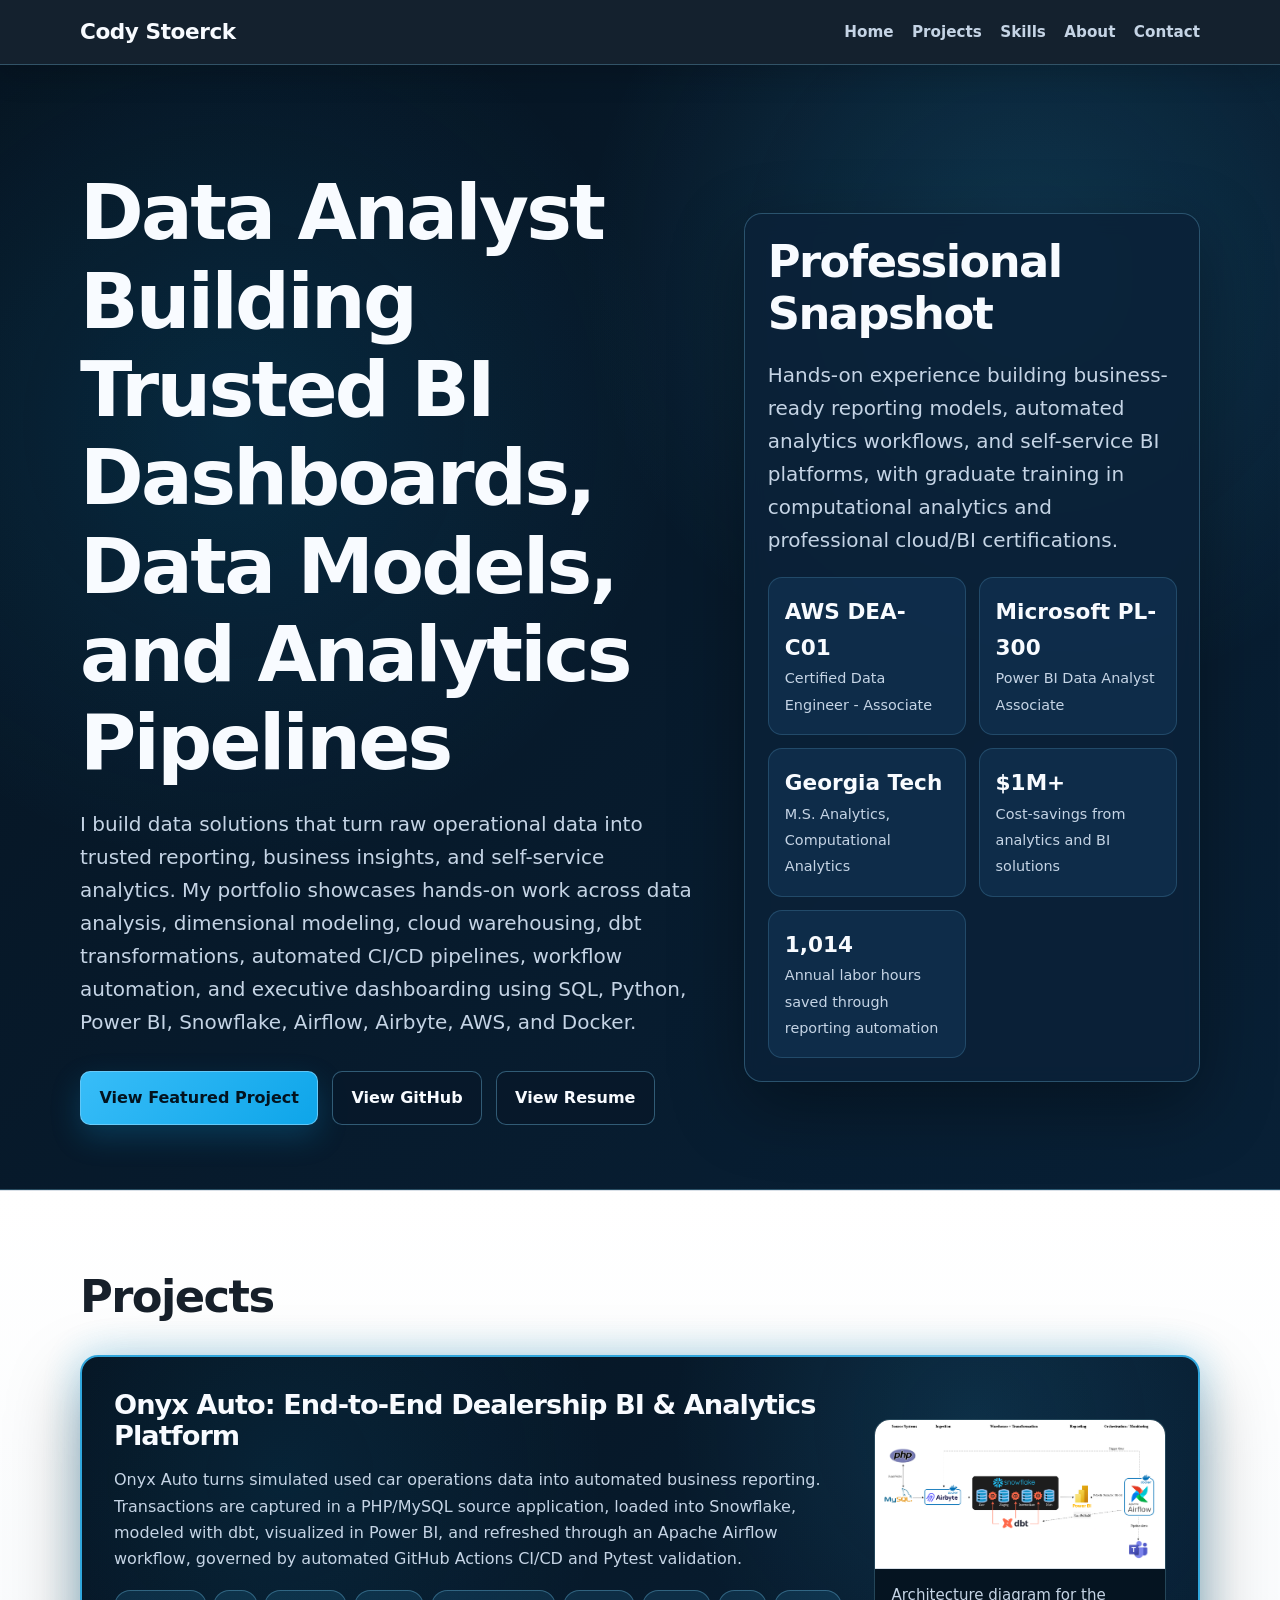
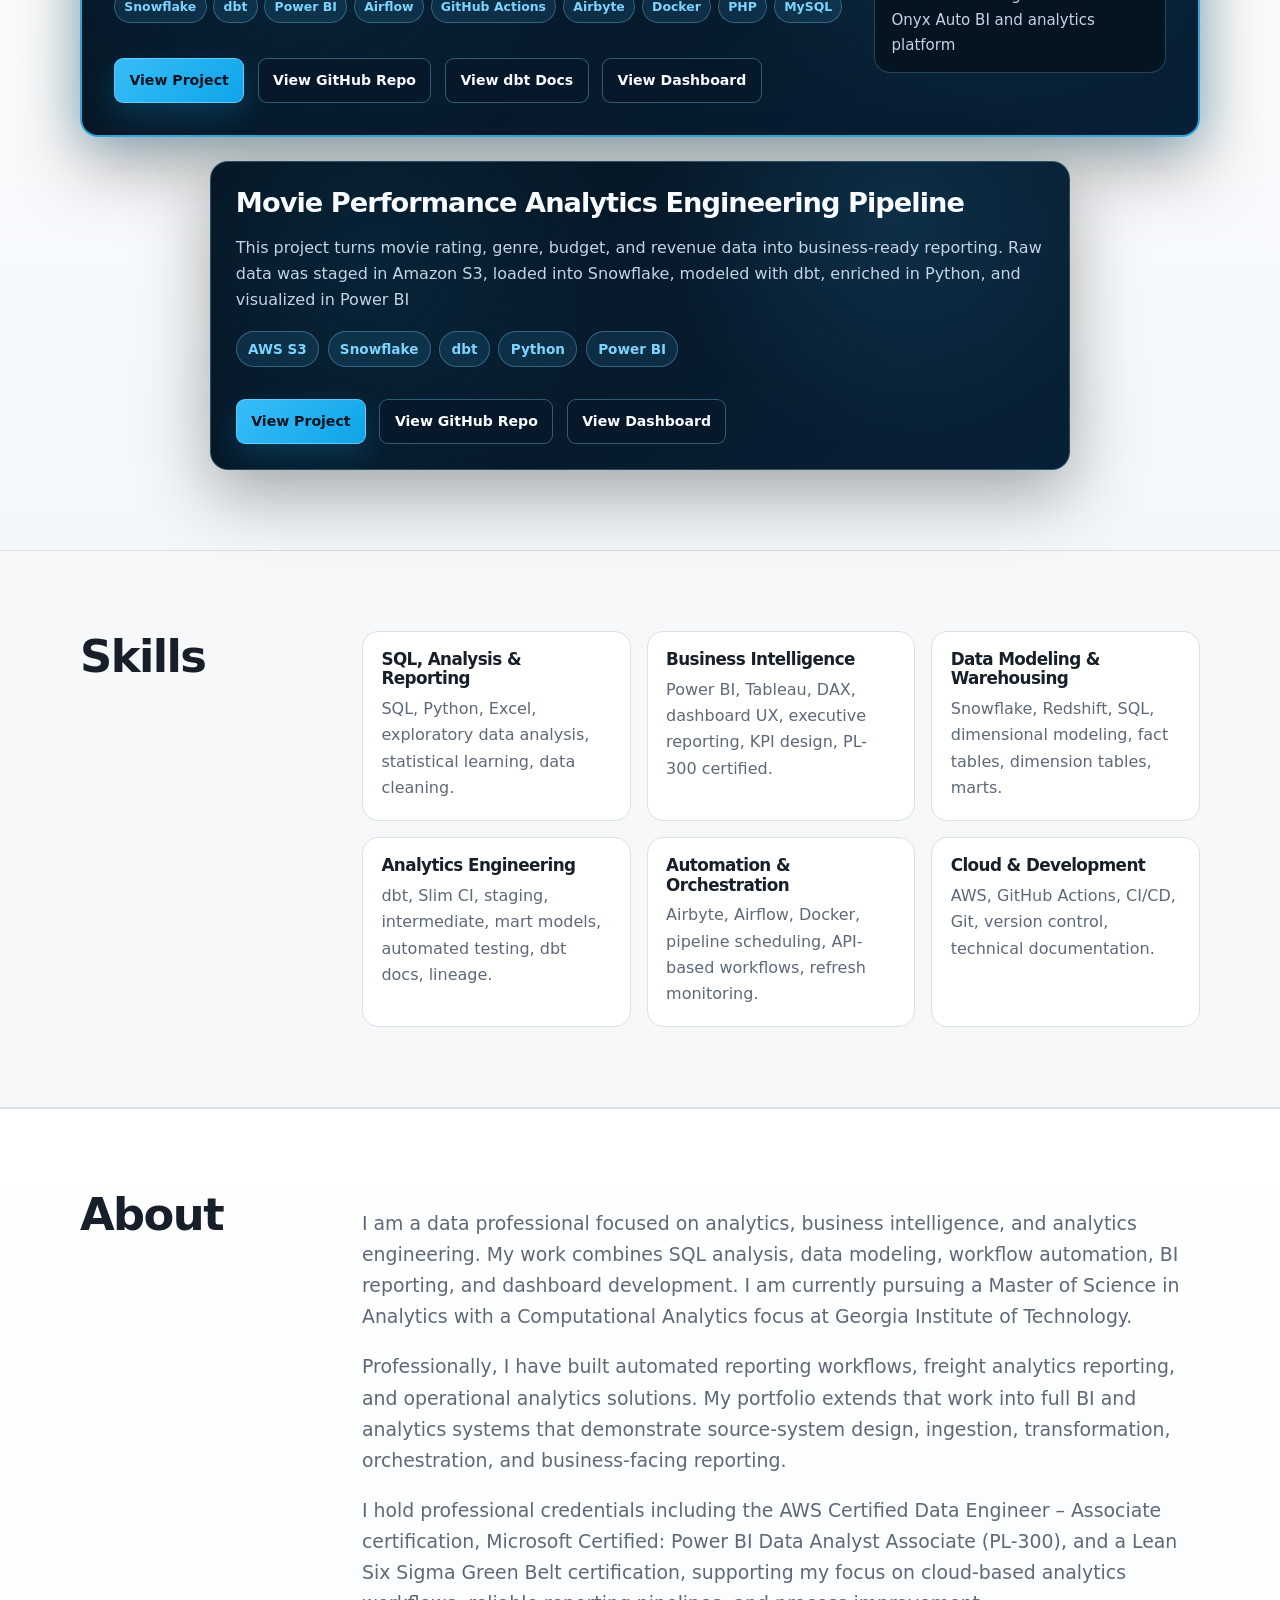
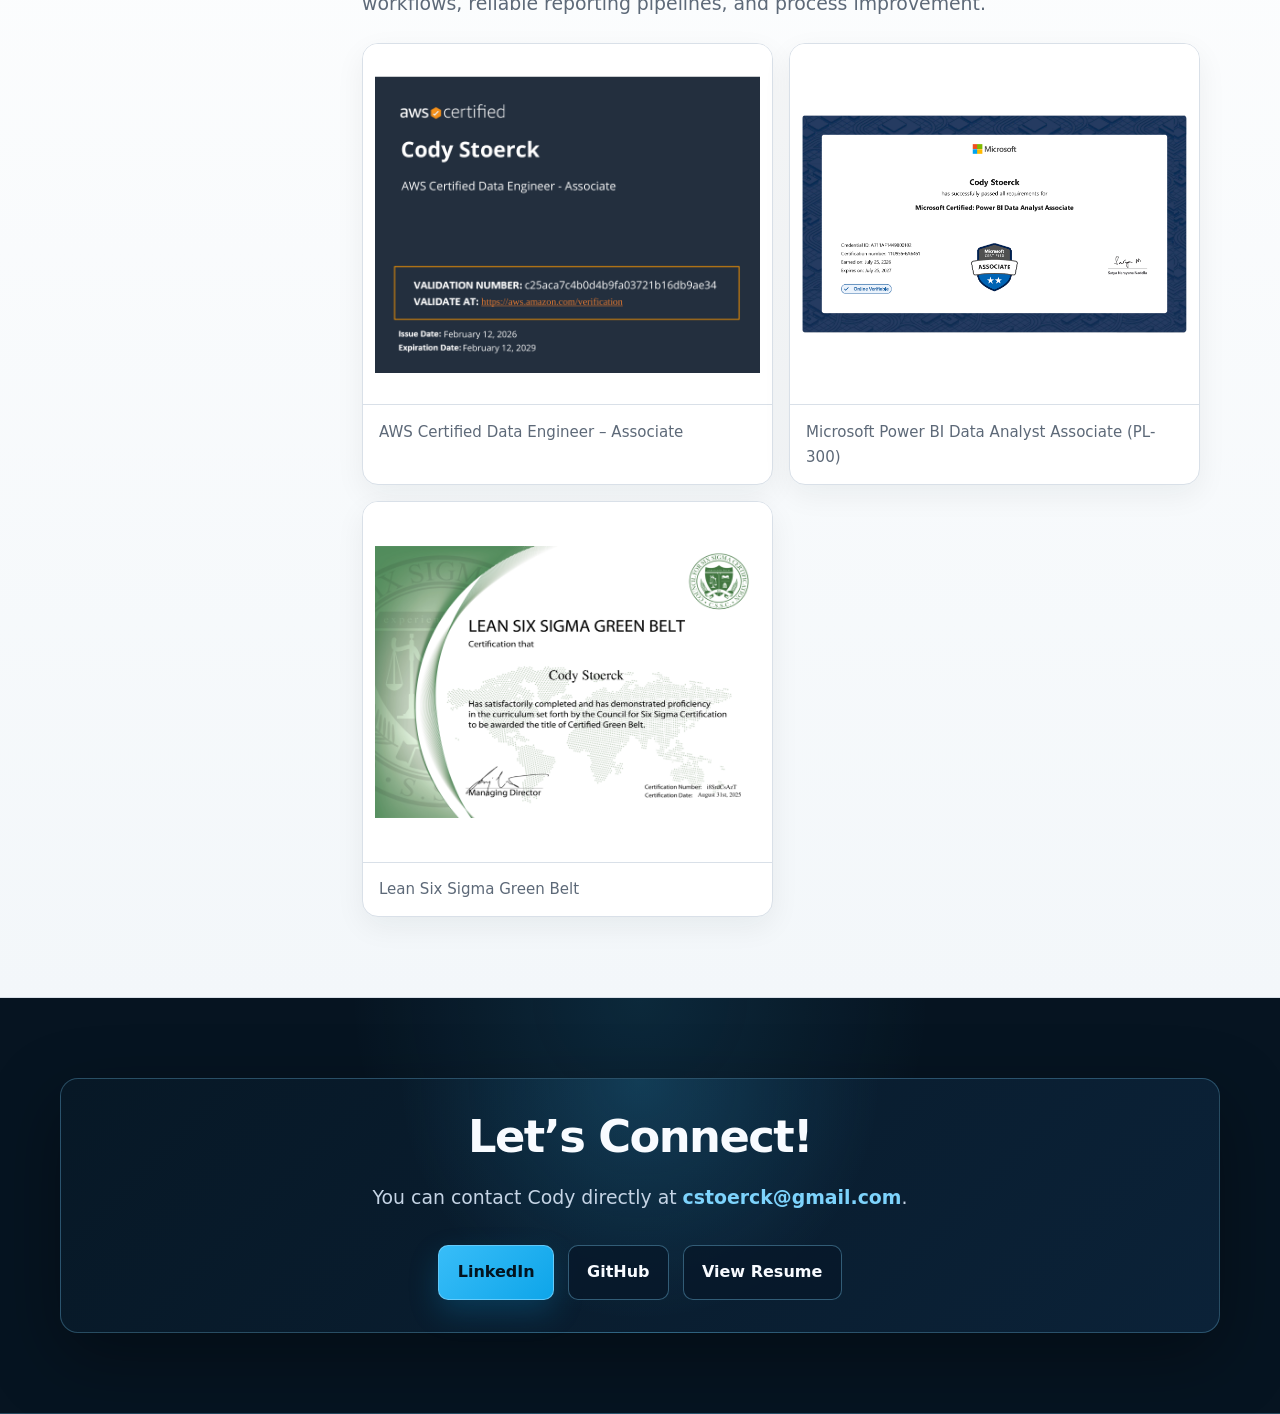
==== commit 7d5bb8d0: "Update About section content and images" ====
--- a/index.html
+++ b/index.html
@@ -39,7 +39,7 @@
 
     <section class="section section-plain" id="skills"><div class="container split"><div class="section-header"><h2>Skills</h2></div><div class="skill-grid"><div class="skill-card"><h3>SQL, Analysis & Reporting</h3><p>SQL, Python, Excel, exploratory data analysis, statistical learning, data cleaning.</p></div><div class="skill-card"><h3>Business Intelligence</h3><p>Power BI, Tableau, DAX, dashboard UX, executive reporting, KPI design, PL-300 certified.</p></div><div class="skill-card"><h3>Data Modeling & Warehousing</h3><p>Snowflake, Redshift, SQL, dimensional modeling, fact tables, dimension tables, marts.</p></div><div class="skill-card"><h3>Analytics Engineering</h3><p>dbt, Slim CI, staging, intermediate, mart models, automated testing, dbt docs, lineage.</p></div><div class="skill-card"><h3>Automation & Orchestration</h3><p>Airbyte, Airflow, Docker, pipeline scheduling, API-based workflows, refresh monitoring.</p></div><div class="skill-card"><h3>Cloud & Development</h3><p>AWS, GitHub Actions, CI/CD, Git, version control, technical documentation.</p></div></div></div></section>
 
-    <section class="section section-band" id="about"><div class="container split"><div class="section-header"><h2>About</h2></div><div class="about-content"><p class="lede">I am a data professional focused on analytics, business intelligence, and analytics engineering. My work combines SQL analysis, data modeling, workflow automation, BI reporting, and dashboard development. I am currently pursuing a Master of Science in Analytics with a Computational Analytics focus at Georgia Institute of Technology.</p><p class="lede">Professionally, I have built automated reporting workflows, freight analytics reporting, and operational analytics solutions. My portfolio extends that work into full BI and analytics systems that demonstrate source-system design, ingestion, transformation, orchestration, and business-facing reporting.</p><p class="lede">I hold professional credentials including the AWS Certified Data Engineer – Associate certification, Microsoft Certified: Power BI Data Analyst Associate (PL-300), and a Lean Six Sigma Green Belt certification, supporting my focus on cloud-based analytics workflows, reliable reporting pipelines, and process improvement.</p><div class="cert-grid" aria-label="Professional certifications"><figure class="figure cert-figure"><img src="assets/aws-certified-data-engineer-associate-certificate.png" alt="AWS Certified Data Engineer Associate certificate for Cody Stoerck."><figcaption>AWS Certified Data Engineer – Associate</figcaption></figure><figure class="figure cert-figure"><img src="assets/microsoft-certified-power-bi-data-analyst-associate-certificate.png" alt="Microsoft Certified Power BI Data Analyst Associate certificate for Cody Stoerck."><figcaption>Microsoft Power BI Data Analyst (PL-300)</figcaption></figure><figure class="figure cert-figure"><img src="assets/lean-six-sigma-green-belt-certificate.png" alt="Lean Six Sigma Green Belt certificate for Cody Stoerck."><figcaption>Lean Six Sigma Green Belt</figcaption></figure></div></div></section>
+    <section class="section section-band" id="about"><div class="container split"><div class="section-header"><h2>About</h2></div><div class="about-content"><p class="lede">I am a data professional focused on analytics, business intelligence, and analytics engineering. My work combines SQL analysis, data modeling, workflow automation, BI reporting, and dashboard development. I am currently pursuing a Master of Science in Analytics with a Computational Analytics focus at Georgia Institute of Technology.</p><p class="lede">Professionally, I have built automated reporting workflows, freight analytics reporting, and operational analytics solutions. My portfolio extends that work into full BI and analytics systems that demonstrate source-system design, ingestion, transformation, orchestration, and business-facing reporting.</p><p class="lede">I hold professional credentials including the AWS Certified Data Engineer – Associate certification, Microsoft Certified: Power BI Data Analyst Associate (PL-300), and a Lean Six Sigma Green Belt certification, supporting my focus on cloud-based analytics workflows, reliable reporting pipelines, and process improvement.</p><div class="cert-grid" aria-label="Professional certifications"><figure class="figure cert-figure"><img src="assets/aws-certified-data-engineer-associate-certificate.png" alt="AWS Certified Data Engineer Associate certificate for Cody Stoerck."><figcaption>AWS Certified Data Engineer – Associate</figcaption></figure><figure class="figure cert-figure"><img src="assets/Microsoft - Power BI Data Analyst.PNG" alt="Microsoft Certified Power BI Data Analyst Associate certificate for Cody Stoerck."><figcaption>Microsoft Power BI Data Analyst Associate (PL-300)</figcaption></figure><figure class="figure cert-figure"><img src="assets/lean-six-sigma-green-belt-certificate.png" alt="Lean Six Sigma Green Belt certificate for Cody Stoerck."><figcaption>Lean Six Sigma Green Belt</figcaption></figure></div></div></section>
 
     <section class="section section-plain" id="contact"><div class="container callout contact-callout"><h2>Let’s Connect!</h2><p class="lede contact-lede">You can contact Cody directly at <a href="mailto:cstoerck@gmail.com">cstoerck@gmail.com</a>.</p><div class="button-row"><a class="btn btn-primary" href="https://www.linkedin.com/in/CodyStoerck/" target="_blank" rel="noopener">LinkedIn</a><a class="btn btn-secondary" href="https://github.com/CStoerck" target="_blank" rel="noopener">GitHub</a><a class="btn btn-secondary" href="assets/Cody-Stoerck_Resume.pdf" target="_blank" rel="noopener">View Resume</a></div></div></section>
   </main>
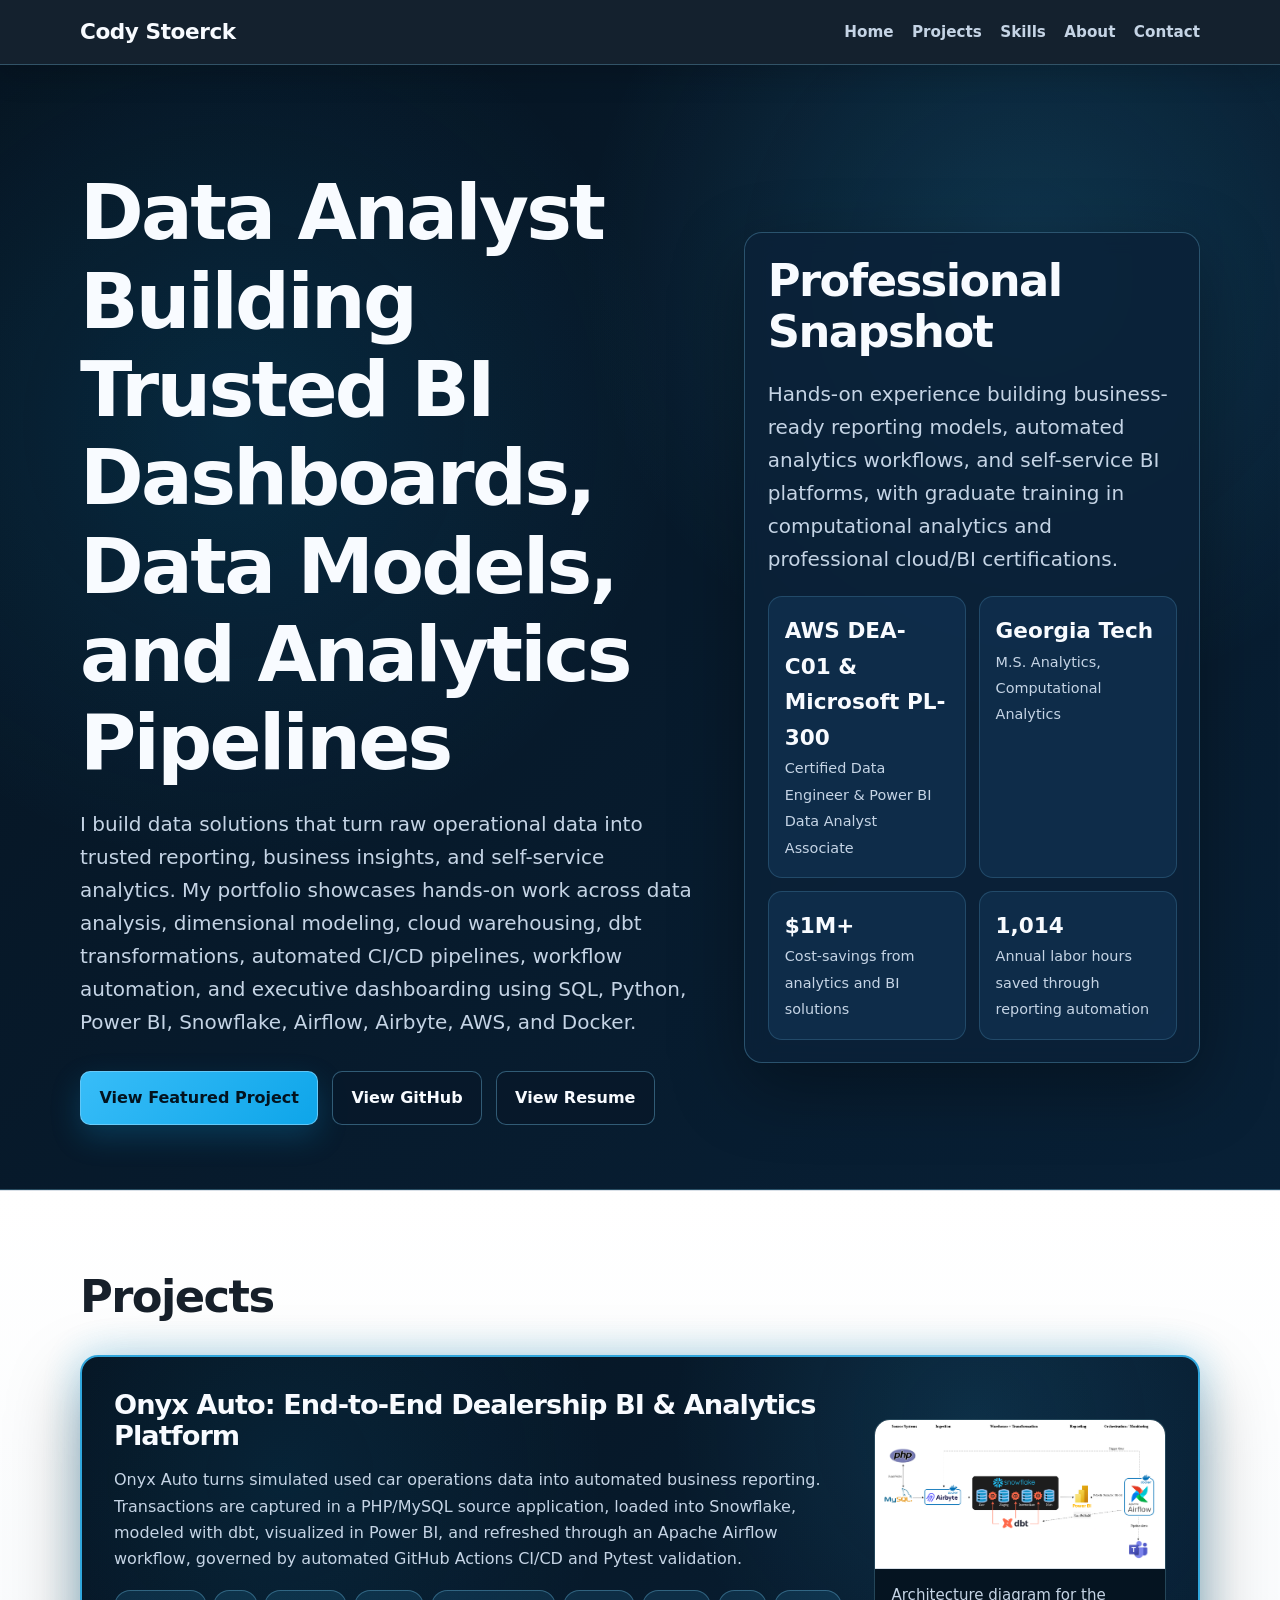
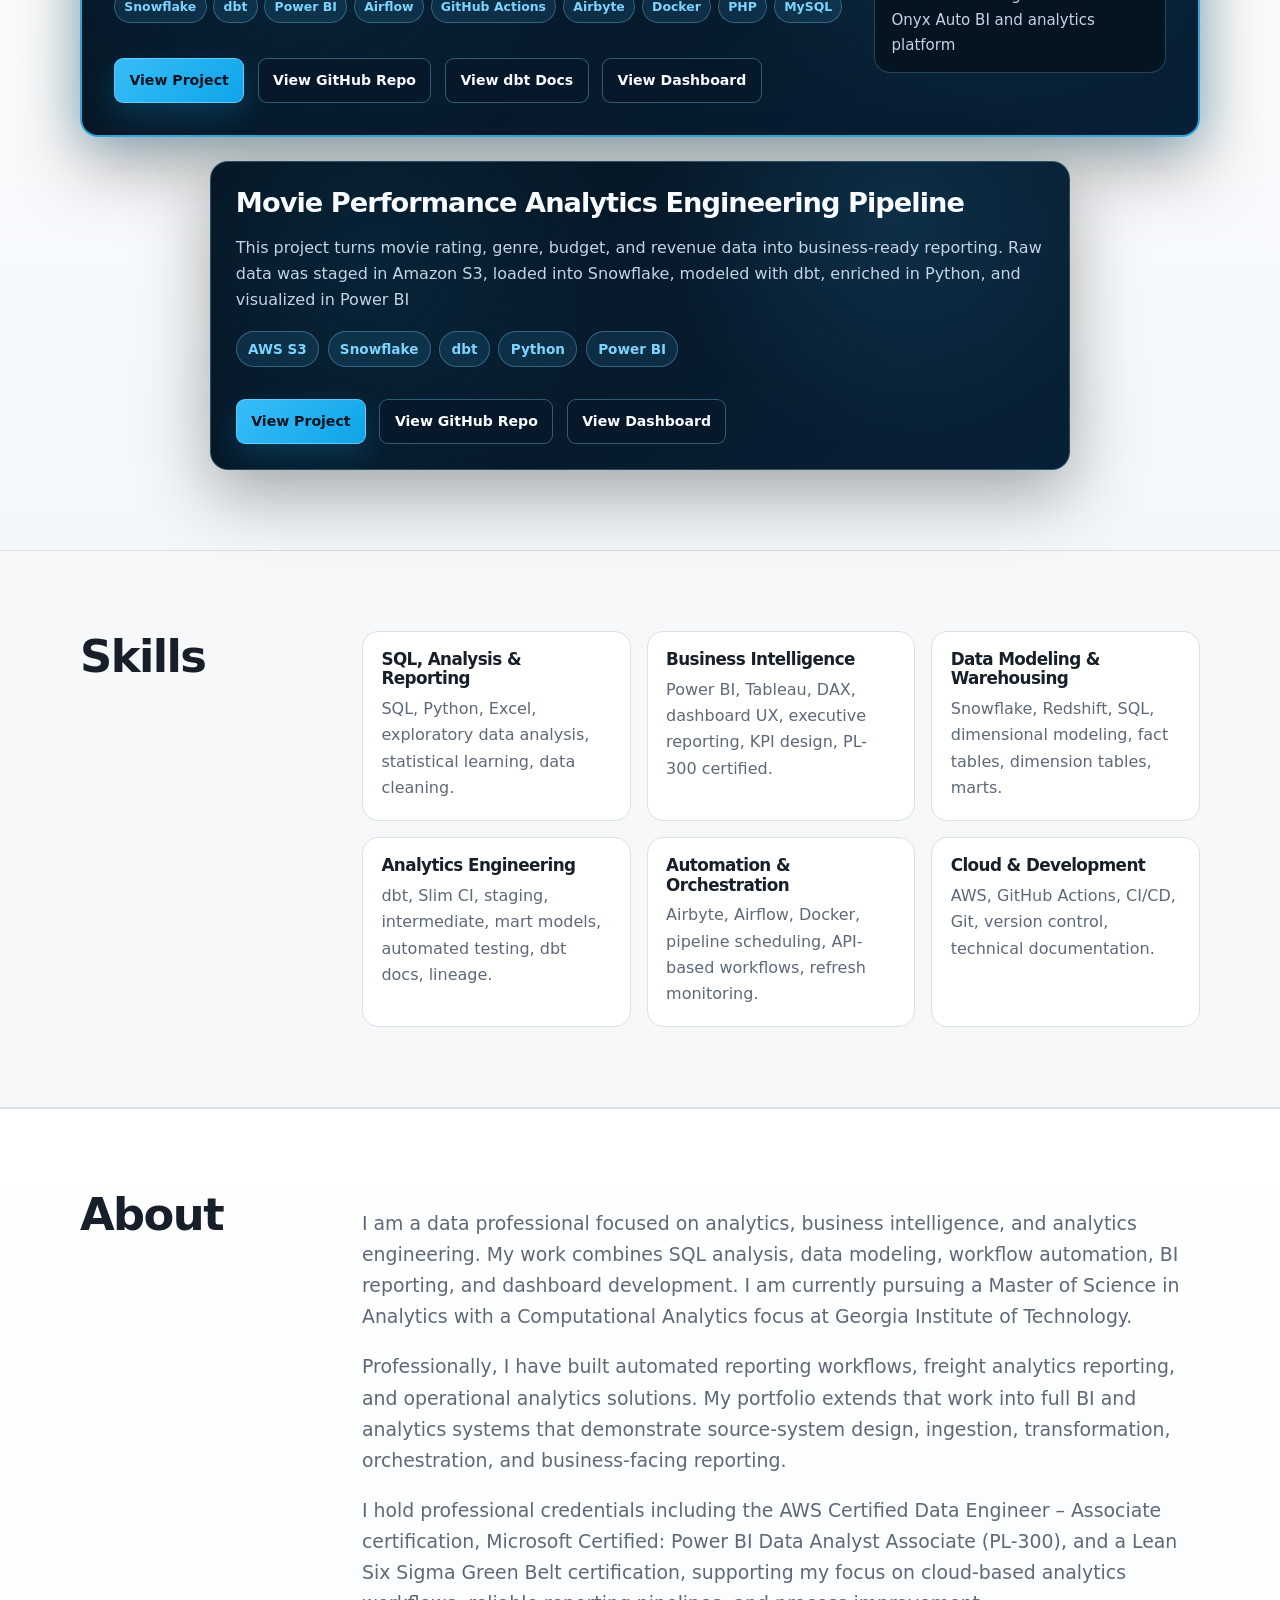
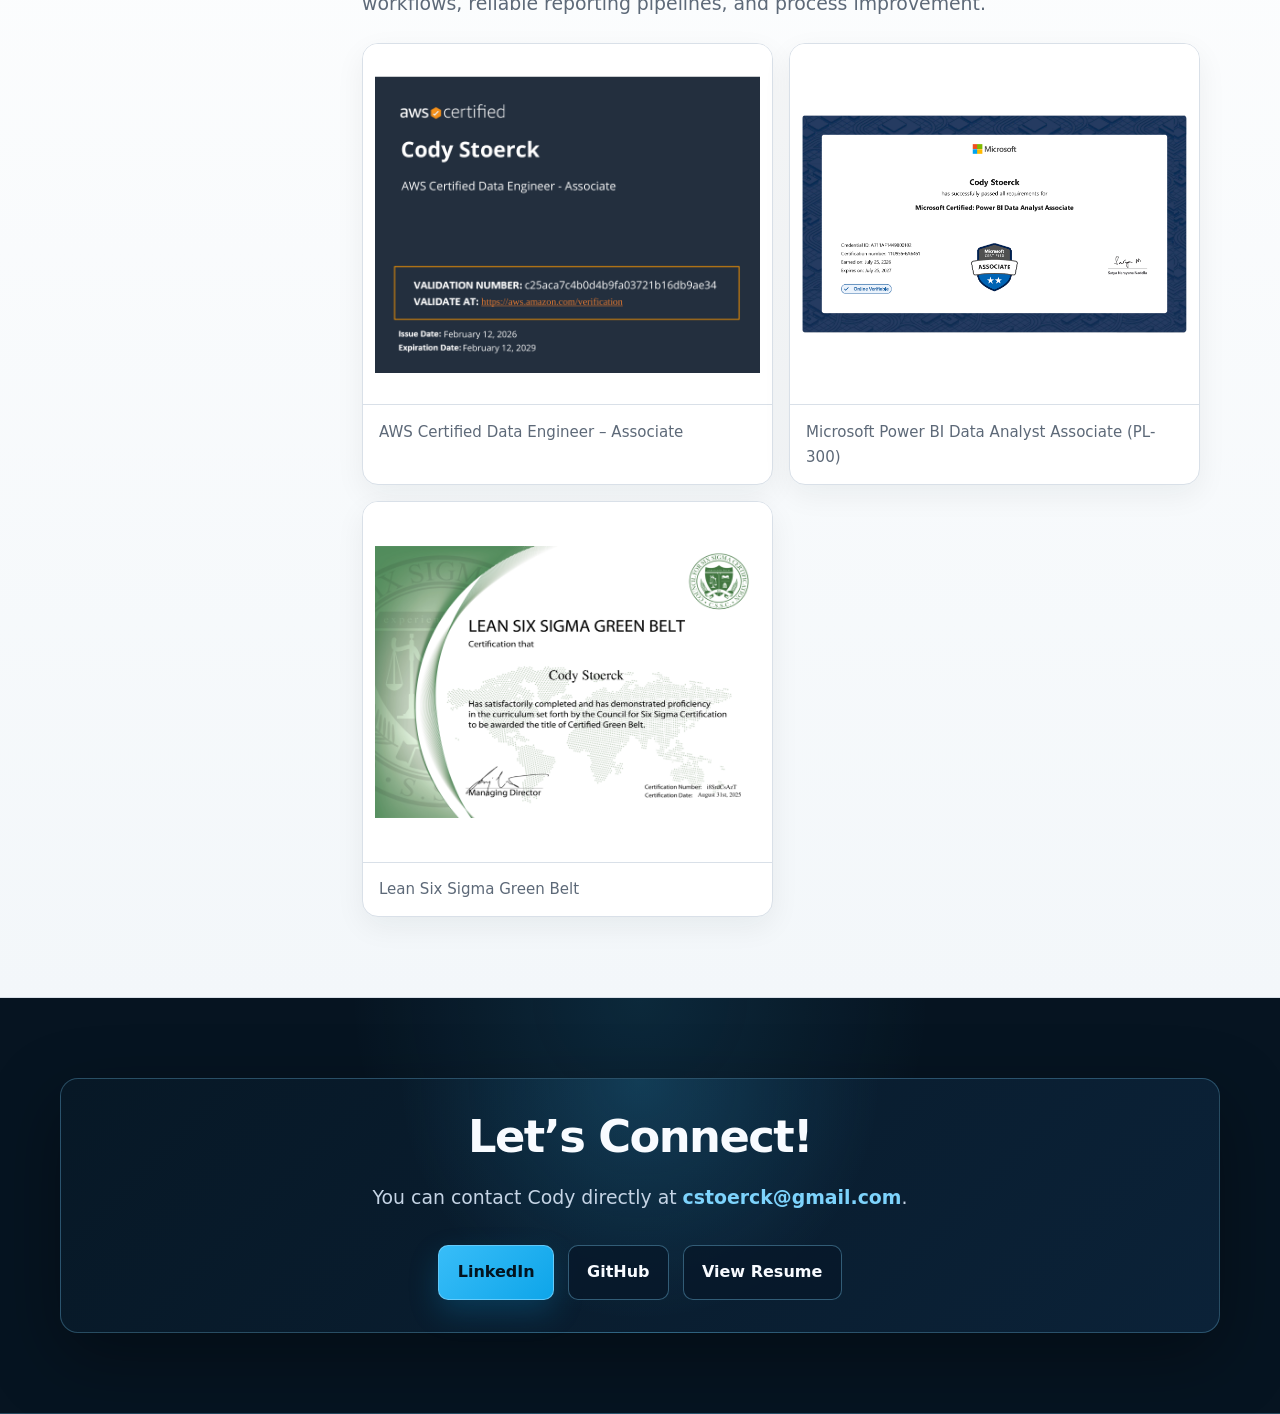
==== commit d62f0133: "Revise professional snapshot and statistics Updated professional credentials and statistics in the h" ====
--- a/index.html
+++ b/index.html
@@ -18,7 +18,7 @@
     </div><aside class="hero-card" aria-label="Professional snapshot">
       <h2>Professional Snapshot</h2>
       <p class="lede">Hands-on experience building business-ready reporting models, automated analytics workflows, and self-service BI platforms, with graduate training in computational analytics and professional cloud/BI certifications.</p>
-      <div class="stat-grid"><div class="stat"><strong>AWS DEA-C01</strong><span>Certified Data Engineer - Associate</span></div><div class="stat"><strong>Microsoft PL-300</strong><span>Power BI Data Analyst Associate</span></div><div class="stat"><strong>Georgia Tech</strong><span>M.S. Analytics, Computational Analytics</span></div><div class="stat"><strong class="positive-stat">$1M+</strong><span>Cost-savings from analytics and BI solutions</span></div><div class="stat"><strong class="positive-stat">1,014</strong><span>Annual labor hours saved through reporting automation</span></div></div>
+      <div class="stat-grid"><div class="stat"><strong>AWS DEA-C01 &amp; Microsoft PL-300</strong><span>Certified Data Engineer &amp; Power BI Data Analyst Associate</span></div><div class="stat"><strong>Georgia Tech</strong><span>M.S. Analytics, Computational Analytics</span></div><div class="stat"><strong class="positive-stat">$1M+</strong><span>Cost-savings from analytics and BI solutions</span></div><div class="stat"><strong class="positive-stat">1,014</strong><span>Annual labor hours saved through reporting automation</span></div></div>
     </aside></div></section>
 
     <section class="section section-band" id="projects"><div class="container"><div class="section-header"><h2>Projects</h2></div>
